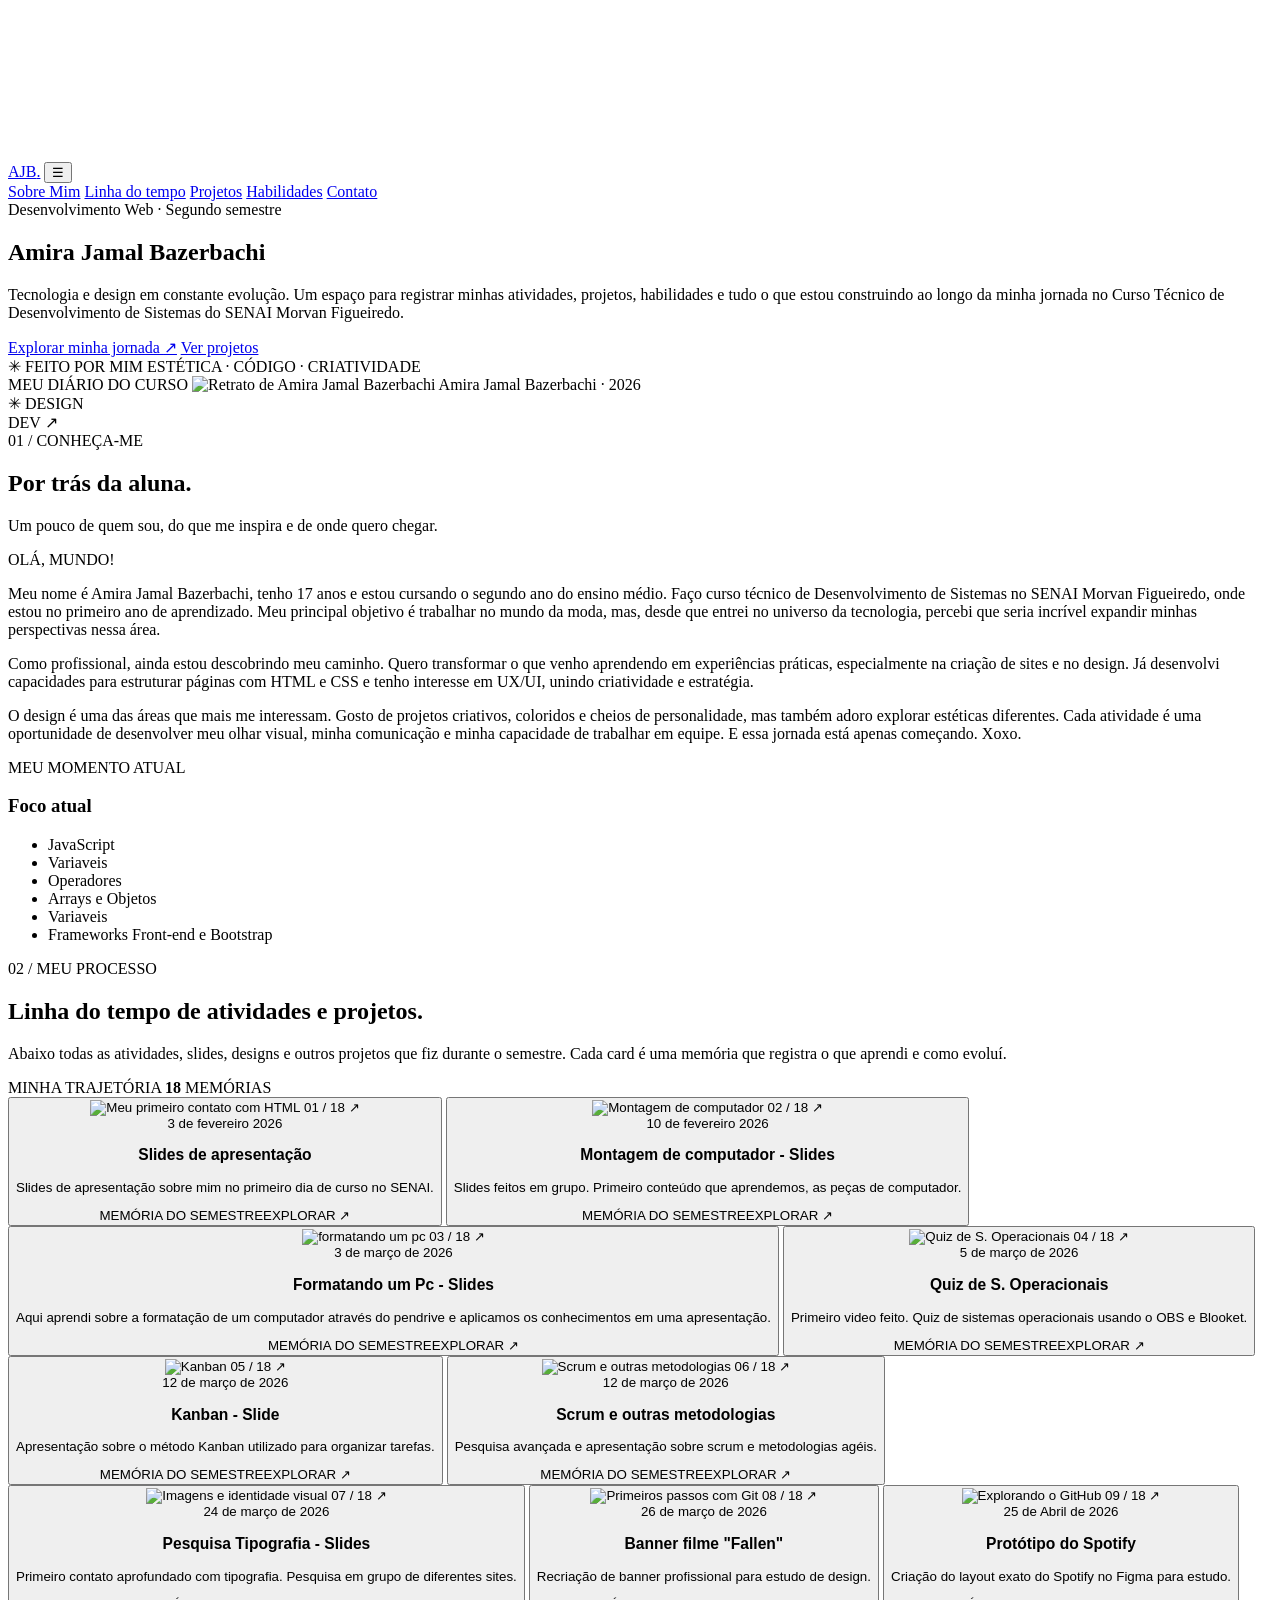
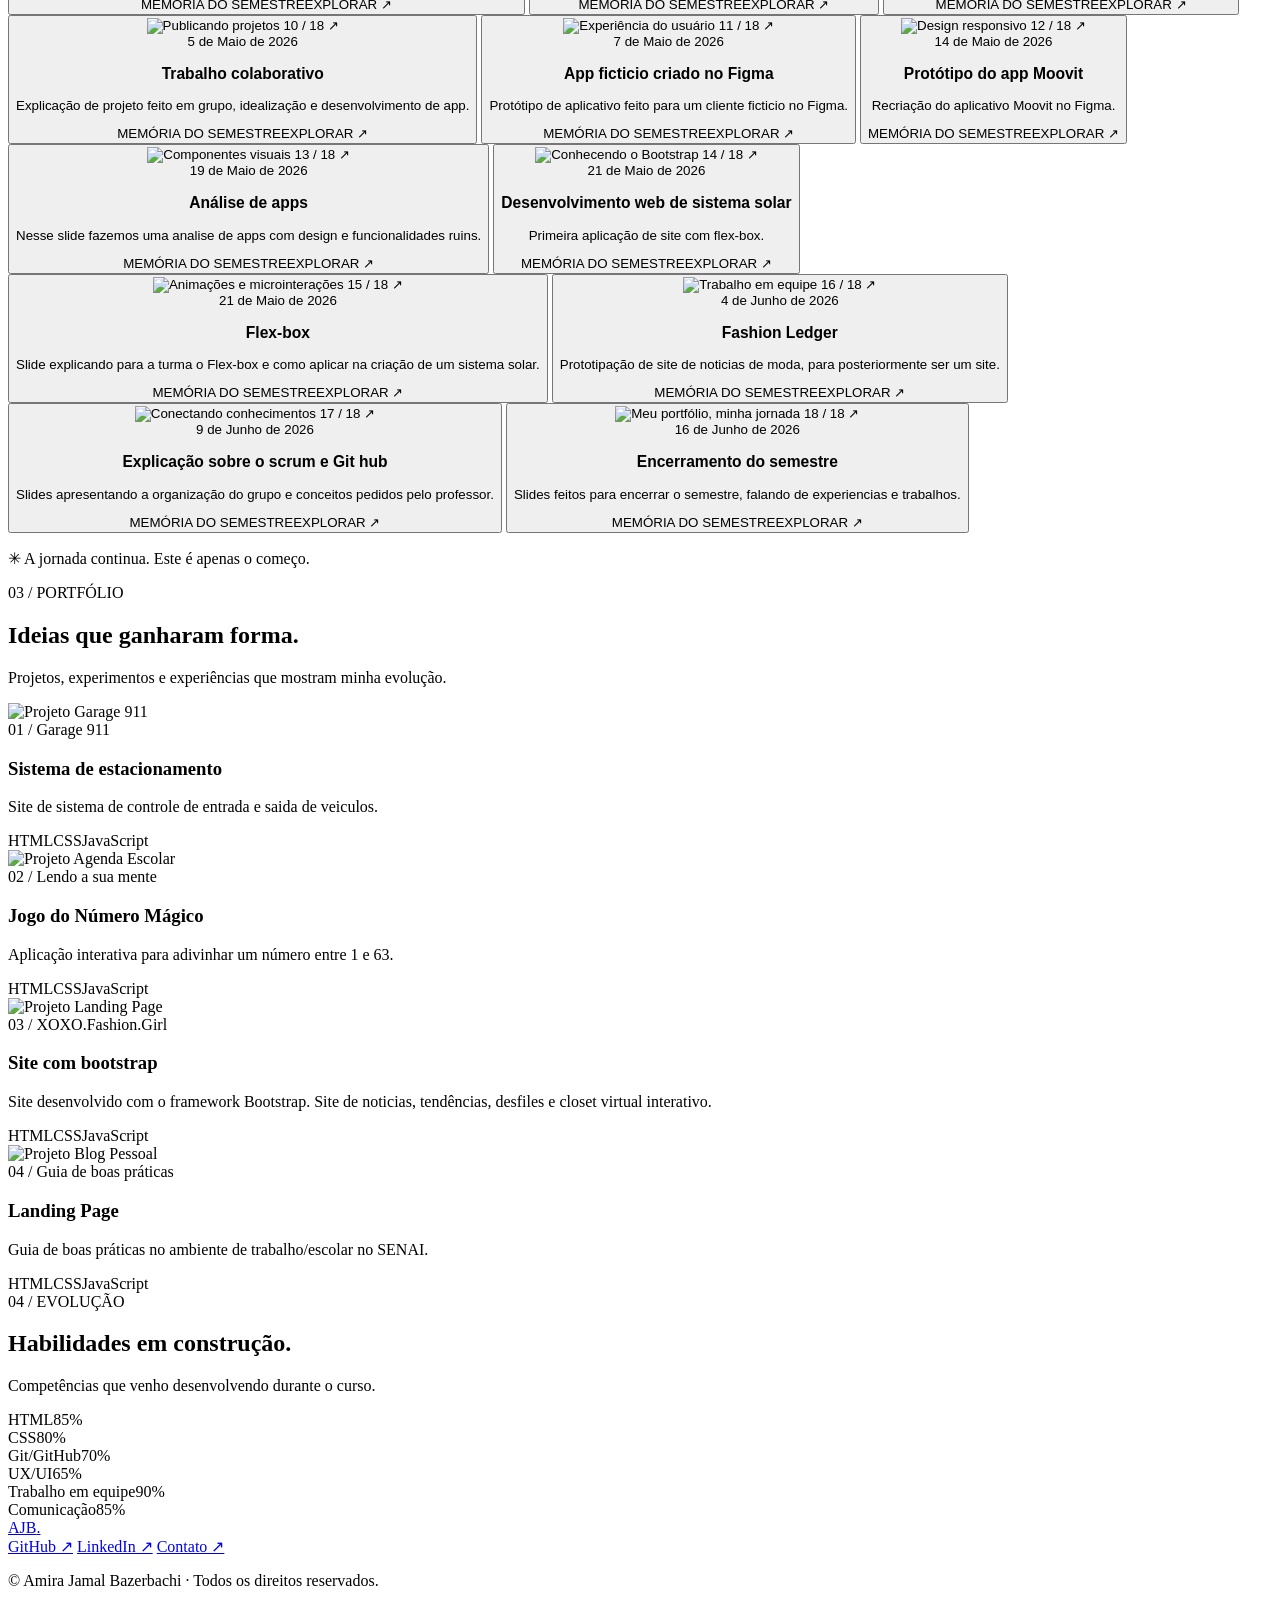
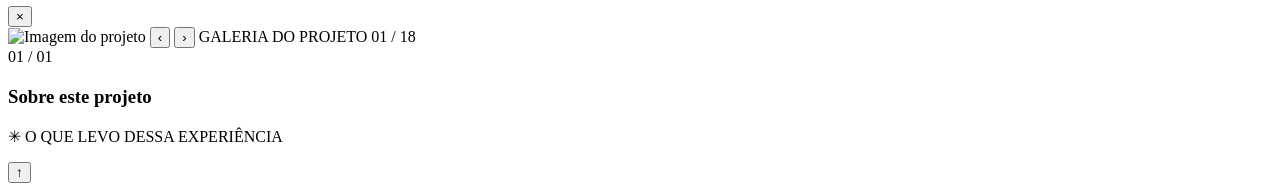
==== index.html @ c7242adb "Add files via upload" ====
<!DOCTYPE html>
<html lang="pt-BR">
<head>
  <meta charset="UTF-8">
  <meta name="viewport" content="width=device-width, initial-scale=1">
  <meta name="theme-color" content="#79334f">
  <meta name="description" content="Portfólio pessoal de Amira Jamal Bazerbachi — desenvolvimento web, design e tecnologia.">

  <title>Amira Jamal Bazerbachi | Portfólio</title>

  <link rel="preconnect" href="https://fonts.googleapis.com">
  <link rel="preconnect" href="https://fonts.gstatic.com" crossorigin>
  <link href="https://fonts.googleapis.com/css2?family=Fraunces:opsz,wght@9..144,500;9..144,600;9..144,700&family=Manrope:wght@400;500;600;700&display=swap" rel="stylesheet">

  <link rel="stylesheet" href="style.css">
  <script src="assets/script.js" defer></script>
</head>

<body>
  <canvas class="binary-rain" id="binary-rain" aria-hidden="true"></canvas>
  <div class="progresso-leitura" id="progresso-leitura" aria-hidden="true"><span></span></div>
  <div class="fundo-decorativo" aria-hidden="true">
    <span class="orb orb-1"></span>
    <span class="orb orb-2"></span>
    <span class="orb orb-3"></span>
    <div class="grain"></div>
  </div>

  <header class="topo vidro">
    <a class="logo" href="#inicio">AJB<span>.</span></a>

    <button class="burger" aria-label="Abrir menu"
      aria-expanded="false" aria-controls="menu-principal">☰</button>

    <nav class="nav" id="menu-principal" aria-label="Navegação principal">
      <a href="#sobre">Sobre Mim</a>
      <a href="#timeline">Linha do tempo</a>
      <a href="#projetos">Projetos</a>
      <a href="#habilidades">Habilidades</a>
      <a href="pages/contato.html">Contato</a>
    </nav>
  </header>

  <main>
    <section id="inicio" class="hero">
      <div class="hero-conteudo">
        <span class="area"><span class="ponto-pulsante"></span> Desenvolvimento Web · Segundo semestre</span>

        <h1>Amira Jamal <span>Bazerbachi</span></h1>

        <p class="hero-descricao">
          Tecnologia e design em constante evolução.
          Um espaço para registrar minhas atividades, projetos, habilidades
          e tudo o que estou construindo ao longo da minha jornada no Curso Técnico de Desenvolvimento de Sistemas do SENAI Morvan Figueiredo.
        </p>

        <div class="hero-acoes">
          <a class="btn" href="#timeline">Explorar minha jornada <span>↗</span></a>
          <a class="btn sec" href="#projetos">Ver projetos</a>
        </div>

        <div class="hero-assinatura">
          <span class="assinatura-simbolo" aria-hidden="true">✳</span>
          <span>FEITO POR MIM</span>
          <span class="assinatura-linha" aria-hidden="true"></span>
          <span class="assinatura-extra">ESTÉTICA · CÓDIGO · CRIATIVIDADE</span>
        </div>
      </div>

      <div class="hero-visual">
        <div class="anel anel-externo"></div>
        <div class="anel anel-interno"></div>

        <div class="avatar-box vidro">
          <span class="etiqueta-foto">MEU DIÁRIO DO CURSO</span>
          <img
            src="images/419838_feaffbd6cebf0344d98623c62d8ff4df-17_06_2026, 13_50_51.jpg"
            alt="Retrato de Amira Jamal Bazerbachi">
          <span class="foto-legenda">Amira Jamal Bazerbachi · 2026</span>
        </div>

        <div class="selo-flutuante selo-topo">✳ DESIGN</div>
        <div class="selo-flutuante selo-base">DEV ↗</div>
      </div>
    </section>

    <section id="sobre" class="secao">
      <div class="secao-cabecalho">
        <span class="numero-secao">01 / CONHEÇA-ME</span>
        <h2>Por trás da <span>aluna.</span></h2>
        <p>Um pouco de quem sou, do que me inspira e de onde quero chegar.</p>
      </div>

      <div class="sobre">
        <article class="vidro sobre-texto">
          <span class="mini-etiqueta">OLÁ, MUNDO!</span>

          <p>
            Meu nome é Amira Jamal Bazerbachi, tenho 17 anos e estou cursando
            o segundo ano do ensino médio. Faço curso técnico de Desenvolvimento
            de Sistemas no SENAI Morvan Figueiredo, onde estou no primeiro ano
            de aprendizado. Meu principal objetivo é trabalhar no mundo da moda,
            mas, desde que entrei no universo da tecnologia, percebi que seria
            incrível expandir minhas perspectivas nessa área.
          </p>

          <p>
            Como profissional, ainda estou descobrindo meu caminho. Quero
            transformar o que venho aprendendo em experiências práticas,
            especialmente na criação de sites e no design. Já desenvolvi
            capacidades para estruturar páginas com HTML e CSS e tenho
            interesse em UX/UI, unindo criatividade e estratégia.
          </p>

          <p>
            O design é uma das áreas que mais me interessam. Gosto de projetos
            criativos, coloridos e cheios de personalidade, mas também adoro
            explorar estéticas diferentes. Cada atividade é uma oportunidade
            de desenvolver meu olhar visual, minha comunicação e minha
            capacidade de trabalhar em equipe. E essa jornada está apenas
            começando. Xoxo.
          </p>
        </article>

        <aside class="vidro sobre-lateral">
          <span class="mini-etiqueta">MEU MOMENTO ATUAL</span>
          <h3>Foco atual</h3>

          <ul class="chips">
            <li>JavaScript</li>
            <li>Variaveis</li>
            <li>Operadores</li>
            <li>Arrays e Objetos</li>
            <li>Variaveis</li>
            <li>Frameworks Front-end e Bootstrap</li>
          </ul>

          <div class="linha-fina"></div>

          </div>
        </aside>
      </div>
    </section>

    <!-- LINHA DO TEMPO COM 18 CARDS GERADOS PELO JAVASCRIPT -->
    <section id="timeline" class="secao secao-timeline">
      <div class="secao-cabecalho">
        <span class="numero-secao">02 / MEU PROCESSO</span>
        <h2>Linha do tempo de atividades e<span> projetos.</span></h2>
        <p>
          Abaixo todas as atividades, slides, designs e outros projetos que fiz durante o semestre. Cada card é uma memória que registra o que aprendi e como evoluí.
        </p>
      </div>

      <div class="timeline-legenda">
        <span><i class="legenda-ponto"></i> MINHA TRAJETÓRIA</span>
        <span class="contador-timeline"><strong id="contador-cards">18</strong> MEMÓRIAS</span>
      </div>

      <div class="timeline" id="timeline-cards">
        <button type="button" class="evento vidro visivel" aria-haspopup="dialog" aria-label="Abrir memória: Slides de apresentação" data-data="3 de fevereiro 2026" data-titulo="Slides de apresentação" data-descricao="Essa foi a primeira atividade que fiz no SENAI. No primeiro dia de aula, criei slides e contei um pouco sobre mim. Além disso, também fizemos pesquisas sobre o que é TI e Inteligencia Artificial e colocamos na apresentação." data-aprendizado="Aprendi mais funcionalidades do Canva e adquiri conhecimentos que não tinha sobre TI e Inteligencia artficial." data-imagens="images/Captura de tela 2026-10-22 093740.png|images/Captura de tela 2026-10-22 093800.png|images/Captura de tela 2026-10-22 093809.png|images/Captura de tela 2026-10-22 093819.png">
          <div class="evento-capa">
            <img src="images/atv1.png" alt="Meu primeiro contato com HTML" loading="lazy" decoding="async">
            <span class="evento-numero">01 / 18</span>
            <span class="evento-abrir">↗</span>
          </div>
          <div class="evento-corpo">
            <span class="evento-data">3 de fevereiro 2026</span>
            <h3>Slides de apresentação</h3>
            <p class="evento-legenda">Slides de apresentação sobre mim no primeiro dia de curso no SENAI.</p>
            <div class="evento-rodape"><span>MEMÓRIA DO SEMESTRE</span><span>EXPLORAR ↗</span></div>
          </div>
        </button>
        <button type="button" class="evento vidro visivel" aria-haspopup="dialog" aria-label="Abrir memória: Montagem de computador" data-data="10 de fevereiro 2026" data-titulo="Montagem de computador" data-descricao="Aprendi sobre os componentes internos de um computador, como a placa-mãe, processador, memória RAM e disco rígido. No trabalho nós também pesquisamos e selecionamos peças mais adequadas para diferentes exigencias, por exemplo, para jogos ou para trabalho." data-aprendizado="Componentes internos de um computador, montagem e configuração." data-imagens="images/Captura de tela 2026-10-20 102145.png|images/Captura de tela 2026-10-20 102155.png|images/Captura de tela 2026-10-20 102205.png|images/Captura de tela 2026-10-20 102215.png">
          <div class="evento-capa">
            <img src="images/Captura de tela 2026-10-20 102145.png" alt="Montagem de computador" loading="lazy" decoding="async">
            <span class="evento-numero">02 / 18</span>
            <span class="evento-abrir">↗</span>
          </div>
          <div class="evento-corpo">
            <span class="evento-data">10 de fevereiro 2026</span>
            <h3>Montagem de computador - Slides</h3>
            <p class="evento-legenda">Slides feitos em grupo. Primeiro conteúdo que aprendemos, as peças de computador.</p>
            <div class="evento-rodape"><span>MEMÓRIA DO SEMESTRE</span><span>EXPLORAR ↗</span></div>
          </div>
        </button>
        <button type="button" class="evento vidro visivel" aria-haspopup="dialog" aria-label="Abrir memória: Formatando um Pc" data-data="3 de março de 2026" data-titulo="Formatando um Pc" data-legenda="Formatação e configuração de um computador." data-descricao="Aprendi sobre a formatação de um computador através do pendrive e aplicamos os conhecimentos em uma apresentação." data-aprendizado="Formatação de sistema operacional, backup de dados e configurações iniciais." data-imagens="images/Captura de tela 2026-10-22 101932.png|images/Captura de tela 2026-10-22 102016.png|images/Captura de tela 2026-10-22 102034.png|images/Captura de tela 2026-10-22 102050.png">
          <div class="evento-capa">
            <img src="images/Captura de tela 2026-10-20 103230.png" alt="formatando um pc" loading="lazy" decoding="async">
            <span class="evento-numero">03 / 18</span>
            <span class="evento-abrir">↗</span>
          </div>
          <div class="evento-corpo">
            <span class="evento-data">3 de março de 2026</span>
            <h3>Formatando um Pc - Slides</h3>
            <p class="evento-legenda">Aqui aprendi sobre a formatação de um computador através do pendrive e aplicamos os conhecimentos em uma apresentação.</p>
            <div class="evento-rodape"><span>MEMÓRIA DO SEMESTRE</span><span>EXPLORAR ↗</span></div>
          </div>
        </button>
        <button type="button" class="evento vidro visivel" aria-haspopup="dialog" aria-label="Abrir memória: Quiz de S. Operacionais" data-data="5 de março de 2026"  data-legenda="Quiz sobre sistemas operacionais." data-descricao="Realizei um quiz sobre sistemas operacionais usando o OBS e Blooket com outro grupo de colegas, fizemos uma gameplay." data-aprendizado="Conhecimentos sobre diferentes sistemas operacionais, suas características e novas ferramentas." data-imagens="images/Captura de tela 2026-10-22 102512.png">
          <div class="evento-capa">
            <img src="images/Captura de tela 2026-10-20 104058.png" alt="Quiz de S. Operacionais" loading="lazy" decoding="async">
            <span class="evento-numero">04 / 18</span>
            <span class="evento-abrir">↗</span>
          </div>
          <div class="evento-corpo">
            <span class="evento-data">5 de março de 2026</span>
            <h3>Quiz de S. Operacionais</h3>
            <p class="evento-legenda">Primeiro video feito. Quiz de sistemas operacionais usando o OBS e Blooket.</p>
            <div class="evento-rodape"><span>MEMÓRIA DO SEMESTRE</span><span>EXPLORAR ↗</span></div>
          </div>
        </button>
        <button type="button" class="evento vidro visivel" aria-haspopup="dialog" aria-label="Abrir memória: Kanban" data-data="12 de março de 2026" data-titulo="Kanban" data-legenda="Método de organização de tarefas." data-descricao="Aprendi sobre o método Kanban e como utilizá-lo para organizar e visualizar o fluxo de trabalho." data-aprendizado="Planejamento, organização e melhoria contínua." data-imagens="images/Captura de tela 2026-10-22 102823.png|images/Captura de tela 2026-10-22 102837.png|images/Captura de tela 2026-10-22 102846.png">
          <div class="evento-capa">
            <img src="images/Captura de tela 2026-10-20 104703.png" alt="Kanban" loading="lazy" decoding="async">
            <span class="evento-numero">05 / 18</span>
            <span class="evento-abrir">↗</span>
          </div>
          <div class="evento-corpo">
            <span class="evento-data">12 de março de 2026</span>
            <h3>Kanban - Slide</h3>
            <p class="evento-legenda">Apresentação sobre o método Kanban utilizado para organizar tarefas.</p>
            <div class="evento-rodape"><span>MEMÓRIA DO SEMESTRE</span><span>EXPLORAR ↗</span></div>
          </div>
        </button>
        <button type="button" class="evento vidro visivel" aria-haspopup="dialog" aria-label="Abrir memória: Scrum e outras metodologias" data-data="12 de março de 2026" data-titulo="Scrum e outras metodologias" data-legenda="Pesquisa avançada e apresentação sobre scrum e metodologias agéis." data-descricao="Aprendi sobre o método Scrum e outras metodologias ágeis, compreendendo suas práticas e benefícios." data-aprendizado="Planejamento, execução e revisão em ciclos curtos." data-imagens="images/Captura de tela 2026-10-22 103048.png|images/Captura de tela 2026-10-22 103102.png|images/Captura de tela 2026-10-22 103316.png|images/Captura de tela 2026-10-22 103337.png">
          <div class="evento-capa">
            <img src="images/Captura de tela 2026-10-20 105927.png" alt="Scrum e outras metodologias" loading="lazy" decoding="async">
            <span class="evento-numero">06 / 18</span>
            <span class="evento-abrir">↗</span>
          </div>
          <div class="evento-corpo">
            <span class="evento-data">12 de março de 2026</span>
            <h3>Scrum e outras metodologias</h3>
            <p class="evento-legenda">Pesquisa avançada e apresentação sobre scrum e metodologias agéis.</p>
            <div class="evento-rodape"><span>MEMÓRIA DO SEMESTRE</span><span>EXPLORAR ↗</span></div>
          </div>
        </button>
        <button type="button" class="evento vidro visivel" aria-haspopup="dialog" aria-label="Abrir memória: Pesquisa Tipografia" data-data="24 de março de 2026" data-titulo="Pesquisa Tipografia" data-legenda="Estudo sobre diferentes estilos tipográficos." data-descricao="Nesse trabalho selecionamos tres diferentes sites de restaurantes de mesma culinaria e julgamos a tipografia e escolhemos o nosso favorito, apresentando e justificando as nossas analises." data-aprendizado="Seleção de fontes e hierarquia tipográfica." data-imagens="images/Captura de tela 2026-10-22 103536.png|images/Captura de tela 2026-10-22 103547.png|images/Captura de tela 2026-10-22 103601.png|images/Captura de tela 2026-10-22 103609.png">
          <div class="evento-capa">
            <img src="images/Captura de tela 2026-10-20 112313.png" alt="Imagens e identidade visual" loading="lazy" decoding="async">
            <span class="evento-numero">07 / 18</span>
            <span class="evento-abrir">↗</span>
          </div>
          <div class="evento-corpo">
            <span class="evento-data">24 de março de 2026</span>
            <h3>Pesquisa Tipografia - Slides</h3>
            <p class="evento-legenda">Primeiro contato aprofundado com tipografia. Pesquisa em grupo de diferentes sites.</p>
            <div class="evento-rodape"><span>MEMÓRIA DO SEMESTRE</span><span>EXPLORAR ↗</span></div>
          </div>
        </button>
        <button type="button" class="evento vidro visivel" aria-haspopup="dialog" aria-label="Abrir memória: Primeiros passos com Git" data-data="Abril · Semana 01" data-titulo="Primeiros passos com Git" data-legenda="Registrando a evolução do meu código." data-descricao="Conheci o controle de versão e sua importância para acompanhar alterações e manter um histórico dos projetos." data-aprendizado="Repositórios, commits e histórico de alterações." data-imagens="">
          <div class="evento-capa">
            <img src="images/Captura de tela 2026-10-20 112929.png" alt="Primeiros passos com Git" loading="lazy" decoding="async">
            <span class="evento-numero">08 / 18</span>
            <span class="evento-abrir">↗</span>
          </div>
          <div class="evento-corpo">
            <span class="evento-data">26 de março de 2026</span>
            <h3>Banner filme "Fallen"</h3>
            <p class="evento-legenda">Recriação de banner profissional para estudo de design.</p>
            <div class="evento-rodape"><span>MEMÓRIA DO SEMESTRE</span><span>EXPLORAR ↗</span></div>
          </div>
        </button>
        <button type="button" class="evento vidro visivel" aria-haspopup="dialog" aria-label="Abrir memória: Explorando o GitHub" data-data="Abril · Semana 02" data-titulo="Explorando o GitHub" data-legenda="Um espaço para organizar e compartilhar projetos." data-descricao="Explorei o GitHub para armazenar repositórios, compartilhar código e acompanhar o desenvolvimento dos projetos." data-aprendizado="Repositórios remotos e sincronização de arquivos." data-imagens="images/projeto-4-1.png|images/projeto-4-2.png|images/projeto-4-3.png|images/projeto-4-4.png|images/projeto-4-5.png|images/projeto-4-6.png|images/projeto-4-7.png|images/projeto-4-8.png|images/projeto-4-9.png">
          <div class="evento-capa">
            <img src="images/Captura de tela 2026-10-20 114102.png" alt="Explorando o GitHub" loading="lazy" decoding="async">
            <span class="evento-numero">09 / 18</span>
            <span class="evento-abrir">↗</span>
          </div>
          <div class="evento-corpo">
            <span class="evento-data">25 de Abril de 2026</span>
            <h3>Protótipo do Spotify</h3>
            <p class="evento-legenda">Criação do layout exato do Spotify no Figma para estudo.</p>
            <div class="evento-rodape"><span>MEMÓRIA DO SEMESTRE</span><span>EXPLORAR ↗</span></div>
          </div>
        </button>
        <button type="button" class="evento vidro visivel" aria-haspopup="dialog" aria-label="Abrir memória: Publicando projetos" data-data="Abril · Semana 03" data-titulo="Publicando projetos" data-legenda="Levando minhas ideias para a internet." data-descricao="Conheci o processo de publicação de páginas e a organização necessária para disponibilizar um site." data-aprendizado="Organização de arquivos e hospedagem web." data-imagens="images/Captura de tela 2026-10-22 104150.png|images/Captura de tela 2026-10-22 104200.png|images/Captura de tela 2026-10-22 104210.png|images/Captura de tela 2026-10-22 104220.png">
          <div class="evento-capa">
            <img src="images/Captura de tela 2026-10-20 130433.png" alt="Publicando projetos" loading="lazy" decoding="async">
            <span class="evento-numero">10 / 18</span>
            <span class="evento-abrir">↗</span>
          </div>
          <div class="evento-corpo">
            <span class="evento-data">5 de Maio de 2026</span>
            <h3>Trabalho colaborativo</h3>
            <p class="evento-legenda">Explicação de projeto feito em grupo, idealização e desenvolvimento de app.</p>
            <div class="evento-rodape"><span>MEMÓRIA DO SEMESTRE</span><span>EXPLORAR ↗</span></div>
          </div>
        </button>
        <button type="button" class="evento vidro visivel" aria-haspopup="dialog" aria-label="Abrir memória: Experiência do usuário" data-data="Abril · Semana 04" data-titulo="Experiência do usuário" data-legenda="Criar também é pensar em quem vai utilizar." data-descricao="Passei a considerar como as pessoas navegam pelas interfaces e como a clareza e a facilidade de uso influenciam essa experiência." data-aprendizado="Fundamentos de UX/UI e usabilidade." data-imagens="images/projeto-2-1.png|images/projeto-2-2.png|images/projeto-2-3.png|images/projeto-2-4.png|images/projeto-2-5.png|images/projeto-2-6.png">
          <div class="evento-capa">
            <img src="images/Captura de tela 2026-10-20 130957.png" alt="Experiência do usuário" loading="lazy" decoding="async">
            <span class="evento-numero">11 / 18</span>
            <span class="evento-abrir">↗</span>
          </div>
          <div class="evento-corpo">
            <span class="evento-data">7 de Maio de 2026</span>
            <h3>App ficticio criado no Figma</h3>
            <p class="evento-legenda">Protótipo de aplicativo feito para um cliente ficticio no Figma.</p>
            <div class="evento-rodape"><span>MEMÓRIA DO SEMESTRE</span><span>EXPLORAR ↗</span></div>
          </div>
        </button>
        <button type="button" class="evento vidro visivel" aria-haspopup="dialog" aria-label="Abrir memória: Design responsivo" data-data="Maio · Semana 01" data-titulo="Design responsivo" data-legenda="Uma experiência em diferentes telas." data-descricao="Explorei maneiras de adaptar páginas para celulares, tablets e computadores, mantendo a navegação consistente." data-aprendizado="Media queries e dimensões flexíveis." data-imagens="images/projeto-3-1.png|images/projeto-3-2.png|images/projeto-3-3.png|images/projeto-3-4.png|images/projeto-3-5.png|images/projeto-3-6.png">
          <div class="evento-capa">
            <img src="images/Captura de tela 2026-10-20 131221.png" alt="Design responsivo" loading="lazy" decoding="async">
            <span class="evento-numero">12 / 18</span>
            <span class="evento-abrir">↗</span>
          </div>
          <div class="evento-corpo">
            <span class="evento-data">14 de Maio de 2026</span>
            <h3>Protótipo do app Moovit</h3>
            <p class="evento-legenda">Recriação do aplicativo Moovit no Figma.</p>
            <div class="evento-rodape"><span>MEMÓRIA DO SEMESTRE</span><span>EXPLORAR ↗</span></div>
          </div>
        </button>
        <button type="button" class="evento vidro visivel" aria-haspopup="dialog" aria-label="Abrir memória: Componentes visuais" data-data="Maio · Semana 02" data-titulo="Componentes visuais" data-legenda="Pequenos elementos formam uma experiência." data-descricao="Observei como botões, menus e cards compartilham padrões visuais para tornar uma interface consistente." data-aprendizado="Padrões de interface e consistência visual." data-imagens="images/Captura de tela 2026-10-22 105158.png|images/Captura de tela 2026-10-22 105207.png|images/Captura de tela 2026-10-22 105213.png|images/Captura de tela 2026-10-22 105221.png">
          <div class="evento-capa">
            <img src="images/Captura de tela 2026-10-20 131341.png" alt="Componentes visuais" loading="lazy" decoding="async">
            <span class="evento-numero">13 / 18</span>
            <span class="evento-abrir">↗</span>
          </div>
          <div class="evento-corpo">
            <span class="evento-data">19 de Maio de 2026</span>
            <h3>Análise de apps</h3>
            <p class="evento-legenda">Nesse slide fazemos uma analise de apps com design e funcionalidades ruins.</p>
            <div class="evento-rodape"><span>MEMÓRIA DO SEMESTRE</span><span>EXPLORAR ↗</span></div>
          </div>
        </button>
        <button type="button" class="evento vidro visivel" aria-haspopup="dialog" aria-label="Abrir memória: Conhecendo o Bootstrap" data-data="Maio · Semana 03" data-titulo="Conhecendo o Bootstrap" data-legenda="Agilidade e criatividade no desenvolvimento." data-descricao="Explorei um framework com componentes e ferramentas que facilitam a criação de interfaces responsivas." data-aprendizado="Classes utilitárias e componentes responsivos." data-imagens="">
          <div class="evento-capa">
            <img src="images/Captura de tela 2026-10-20 131452.png" alt="Conhecendo o Bootstrap" loading="lazy" decoding="async">
            <span class="evento-numero">14 / 18</span>
            <span class="evento-abrir">↗</span>
          </div>
          <div class="evento-corpo">
            <span class="evento-data">21 de Maio de 2026</span>
            <h3>Desenvolvimento web de sistema solar</h3>
            <p class="evento-legenda">Primeira aplicação de site com flex-box.</p>
            <div class="evento-rodape"><span>MEMÓRIA DO SEMESTRE</span><span>EXPLORAR ↗</span></div>
          </div>
        </button>
        <button type="button" class="evento vidro visivel" aria-haspopup="dialog" aria-label="Abrir memória: Animações e microinterações" data-data="Junho · Semana 01" data-titulo="Animações e microinterações" data-legenda="Movimento que acrescenta personalidade." data-descricao="Explorei transições e efeitos visuais para tornar as interfaces mais dinâmicas e envolventes." data-aprendizado="Transições, animações CSS e feedback visual." data-imagens="images/Captura de tela 2026-10-22 105400.png|images/Captura de tela 2026-10-22 105410.png|images/Captura de tela 2026-10-22 105419.png|images/Captura de tela 2026-10-22 105429.png">
          <div class="evento-capa">
            <img src="images/Captura de tela 2026-10-20 131616.png" alt="Animações e microinterações" loading="lazy" decoding="async">
            <span class="evento-numero">15 / 18</span>
            <span class="evento-abrir">↗</span>
          </div>
          <div class="evento-corpo">
            <span class="evento-data">21 de Maio de 2026</span>
            <h3>Flex-box</h3>
            <p class="evento-legenda">Slide explicando para a turma o Flex-box e como aplicar na criação de um sistema solar.</p>
            <div class="evento-rodape"><span>MEMÓRIA DO SEMESTRE</span><span>EXPLORAR ↗</span></div>
          </div>
        </button>
        <button type="button" class="evento vidro visivel" aria-haspopup="dialog" aria-label="Abrir memória: Trabalho em equipe" data-data="Junho · Semana 02" data-titulo="Trabalho em equipe" data-legenda="Compartilhar ideias também faz parte de criar." data-descricao="As atividades em grupo proporcionaram oportunidades para praticar comunicação, escuta e colaboração." data-aprendizado="Comunicação e organização coletiva." data-imagens="images/projeto-2-13.png|images/projeto-2-12.png|images/projeto-2-11.png|images/projeto-2-10.png|images/projeto-2-9.png|images/projeto-2-8.png|images/projeto-2-7.png">
          <div class="evento-capa">
            <img src="images/Captura de tela 2026-10-20 131754.png" alt="Trabalho em equipe" loading="lazy" decoding="async">
            <span class="evento-numero">16 / 18</span>
            <span class="evento-abrir">↗</span>
          </div>
          <div class="evento-corpo">
            <span class="evento-data">4 de Junho de 2026</span>
            <h3>Fashion Ledger</h3>
            <p class="evento-legenda">Prototipação de site de noticias de moda, para posteriormente ser um site.</p>
            <div class="evento-rodape"><span>MEMÓRIA DO SEMESTRE</span><span>EXPLORAR ↗</span></div>
          </div>
        </button>
        <button type="button" class="evento vidro visivel" aria-haspopup="dialog" aria-label="Abrir memória: Conectando conhecimentos" data-data="Junho · Semana 03" data-titulo="Conectando conhecimentos" data-legenda="Unindo técnica e visão criativa." data-descricao="Comecei a reunir conhecimentos técnicos e escolhas visuais em projetos mais completos." data-aprendizado="Planejamento e integração de conhecimentos." data-imagens="images/Captura de tela 2026-10-22 111611.png|images/Captura de tela 2026-10-22 111621.png|images/Captura de tela 2026-10-22 111632.png|images/Captura de tela 2026-10-22 111650.png">
          <div class="evento-capa">
            <img src="images/Captura de tela 2026-10-20 131915.png" alt="Conectando conhecimentos" loading="lazy" decoding="async">
            <span class="evento-numero">17 / 18</span>
            <span class="evento-abrir">↗</span>
          </div>
          <div class="evento-corpo">
            <span class="evento-data">9 de Junho de 2026</span>
            <h3>Explicação sobre o scrum e Git hub</h3>
            <p class="evento-legenda">Slides apresentando a organização do grupo e conceitos pedidos pelo professor.</p>
            <div class="evento-rodape"><span>MEMÓRIA DO SEMESTRE</span><span>EXPLORAR ↗</span></div>
          </div>
        </button>
        <button type="button" class="evento vidro visivel" aria-haspopup="dialog" aria-label="Abrir memória: Meu portfólio, minha jornada" data-data="Julho · Encerramento" data-titulo="Meu portfólio, minha jornada" data-legenda="Um registro do que construí e do que ainda vem." data-descricao="Este portfólio reúne minha trajetória de aprendizado e representa uma oportunidade de refletir sobre minha evolução, meus interesses e os próximos passos." data-aprendizado="Organização de projetos e apresentação profissional." data-imagens="images/Captura de tela 2026-10-22 111949.png|images/Captura de tela 2026-10-22 112010.png|images/Captura de tela 2026-10-22 112018.png|images/Captura de tela 2026-10-22 112031.png|images/Captura de tela 2026-10-22 112112.png">
          <div class="evento-capa">
            <img src="images/Captura de tela 2026-10-20 132013.png" alt="Meu portfólio, minha jornada" loading="lazy" decoding="async">
            <span class="evento-numero">18 / 18</span>
            <span class="evento-abrir">↗</span>
          </div>
          <div class="evento-corpo">
            <span class="evento-data">16 de Junho de 2026</span>
            <h3>Encerramento do semestre</h3>
            <p class="evento-legenda">Slides feitos para encerrar o semestre, falando de experiencias e trabalhos.</p>
            <div class="evento-rodape"><span>MEMÓRIA DO SEMESTRE</span><span>EXPLORAR ↗</span></div>
          </div>
        </button>
      </div>

      <p class="timeline-final">
        <span>✳</span> A jornada continua. Este é apenas o começo.
      </p>
    </section>

    <section id="projetos" class="secao">
      <div class="secao-cabecalho">
        <span class="numero-secao">03 / PORTFÓLIO</span>
        <h2>Ideias que ganharam <span>forma.</span></h2>
        <p>Projetos, experimentos e experiências que mostram minha evolução.</p>
      </div>

      <div class="galeria">
        <article class="vidro card">
          <img src="images/Captura de tela 2026-10-20 132941.png" alt="Projeto Garage 911" loading="lazy">
          <div class="card-conteudo">
            <span class="mini-etiqueta">01 / Garage 911</span>
            <h3>Sistema de estacionamento</h3>
            <p>Site de sistema de controle de entrada e saida de veiculos.</p>
            <div class="tec"><span>HTML</span><span>CSS</span><span>JavaScript</span></div>
          </div>
        </article>

        <article class="vidro card">
          <img src="images/Captura de tela 2026-07-28 142633.png" alt="Projeto Agenda Escolar" loading="lazy">
          <div class="card-conteudo">
            <span class="mini-etiqueta">02 / Lendo a sua mente</span>
            <h3>Jogo do Número Mágico</h3>
            <p>Aplicação interativa para adivinhar um número entre 1 e 63.</p>
            <div class="tec"><span>HTML</span><span>CSS</span><span>JavaScript</span></div>
          </div>
        </article>

        <article class="vidro card">
          <img src="images/Captura de tela 2026-10-20 133316.png" alt="Projeto Landing Page" loading="lazy">
          <div class="card-conteudo">
            <span class="mini-etiqueta">03 / XOXO.Fashion.Girl </span>
            <h3>Site com bootstrap</h3>
            <p>Site desenvolvido com o framework Bootstrap. Site de noticias, tendências, desfiles e closet virtual interativo.</p>
            <div class="tec"><span>HTML</span><span>CSS</span><span>JavaScript</span></div>
          </div>
        </article>

        <article class="vidro card">
          <img src="images/Captura de tela 2026-10-20 133447.png" alt="Projeto Blog Pessoal" loading="lazy">
          <div class="card-conteudo">
            <span class="mini-etiqueta">04 / Guia de boas práticas</span>
            <h3>Landing Page</h3>
            <p>Guia de boas práticas no ambiente de trabalho/escolar no SENAI.</p>
            <div class="tec"><span>HTML</span><span>CSS</span><span>JavaScript</span></div>
          </div>
        </article>
      </div>
    </section>

    <section id="habilidades" class="secao">
      <div class="secao-cabecalho">
        <span class="numero-secao">04 / EVOLUÇÃO</span>
        <h2>Habilidades em <span>construção.</span></h2>
        <p>Competências que venho desenvolvendo durante o curso.</p>
      </div>

      <div class="habs">
        <div class="hab vidro">
          <header><span>HTML</span><span>85%</span></header>
          <div class="trilho"><div class="barra" style="--n:85%"></div></div>
        </div>

        <div class="hab vidro">
          <header><span>CSS</span><span>80%</span></header>
          <div class="trilho"><div class="barra" style="--n:80%"></div></div>
        </div>

        <div class="hab vidro">
          <header><span>Git/GitHub</span><span>70%</span></header>
          <div class="trilho"><div class="barra" style="--n:70%"></div></div>
        </div>

        <div class="hab vidro">
          <header><span>UX/UI</span><span>65%</span></header>
          <div class="trilho"><div class="barra" style="--n:65%"></div></div>
        </div>

        <div class="hab vidro">
          <header><span>Trabalho em equipe</span><span>90%</span></header>
          <div class="trilho"><div class="barra" style="--n:90%"></div></div>
        </div>

        <div class="hab vidro">
          <header><span>Comunicação</span><span>85%</span></header>
          <div class="trilho"><div class="barra" style="--n:85%"></div></div>
        </div>
      </div>
    </section>
  </main>

  <footer class="vidro rodape">
    <a class="logo" href="#inicio">AJB<span>.</span></a>


    <div class="redes">
      <a href="https://github.com/amirabazerbachi-boop" target="_blank" rel="noopener noreferrer">GitHub ↗</a>
      <a href="https://www.linkedin.com/in/amira-bazerbachi-05704242b" target="_blank" rel="noopener noreferrer">LinkedIn ↗</a>
      <a href="pages/contato.html">Contato ↗</a>
    </div>

    <p class="copyright">© <span class="ano"></span> Amira Jamal Bazerbachi · Todos os direitos reservados.</p>
  </footer>

  <!-- JANELA DE EXPANSÃO DOS CARDS. Para adicionar imagens a um card,
       coloque data-imagens="images/projeto-1.png|images/projeto-2.png" no botão .evento.
       Use caminhos relativos ao index.html e separe as imagens com |. -->
  <div class="modal-overlay" id="modal-timeline"
       aria-hidden="true" role="presentation">

    <article class="modal-card vidro"
             role="dialog"
             aria-modal="true"
             aria-labelledby="modal-titulo"
             aria-describedby="modal-descricao"
             tabindex="-1">

      <button class="modal-fechar" type="button"
              aria-label="Fechar detalhes">×</button>

      <div class="modal-imagem-wrap" aria-label="Carrossel de imagens deste projeto">
        <img id="modal-imagem" src="" alt="Imagem do projeto">
        <button class="carrossel-controle carrossel-anterior" id="carrossel-anterior" type="button" aria-label="Imagem anterior">‹</button>
        <button class="carrossel-controle carrossel-proximo" id="carrossel-proximo" type="button" aria-label="Próxima imagem">›</button>
        <span class="modal-selo">GALERIA DO PROJETO</span>
        <span class="modal-numero" id="modal-numero">01 / 18</span>
      </div>
      <div class="carrossel-rodape">
        <span id="carrossel-contador">01 / 01</span>
        <div class="carrossel-pontos" id="carrossel-pontos" aria-label="Selecionar imagem"></div>
      </div>

      <div class="modal-conteudo">
        <span class="modal-data" id="modal-data"></span>
        <h2 id="modal-titulo"></h2>
        <p class="modal-legenda" id="modal-legenda"></p>
        <div class="modal-divisor"></div>
        <h3 class="modal-subtitulo">Sobre este projeto</h3>
        <p class="modal-descricao" id="modal-descricao"></p>
        <div class="modal-aprendizado">
          <span>✳ O QUE LEVO DESSA EXPERIÊNCIA</span>
          <p id="modal-aprendizado-texto"></p>
        </div>
</div>
    </article>
  </div>
  <button class="voltar-topo" id="voltar-topo" type="button" aria-label="Voltar ao topo" title="Voltar ao topo">↑</button>
</body>
</html>
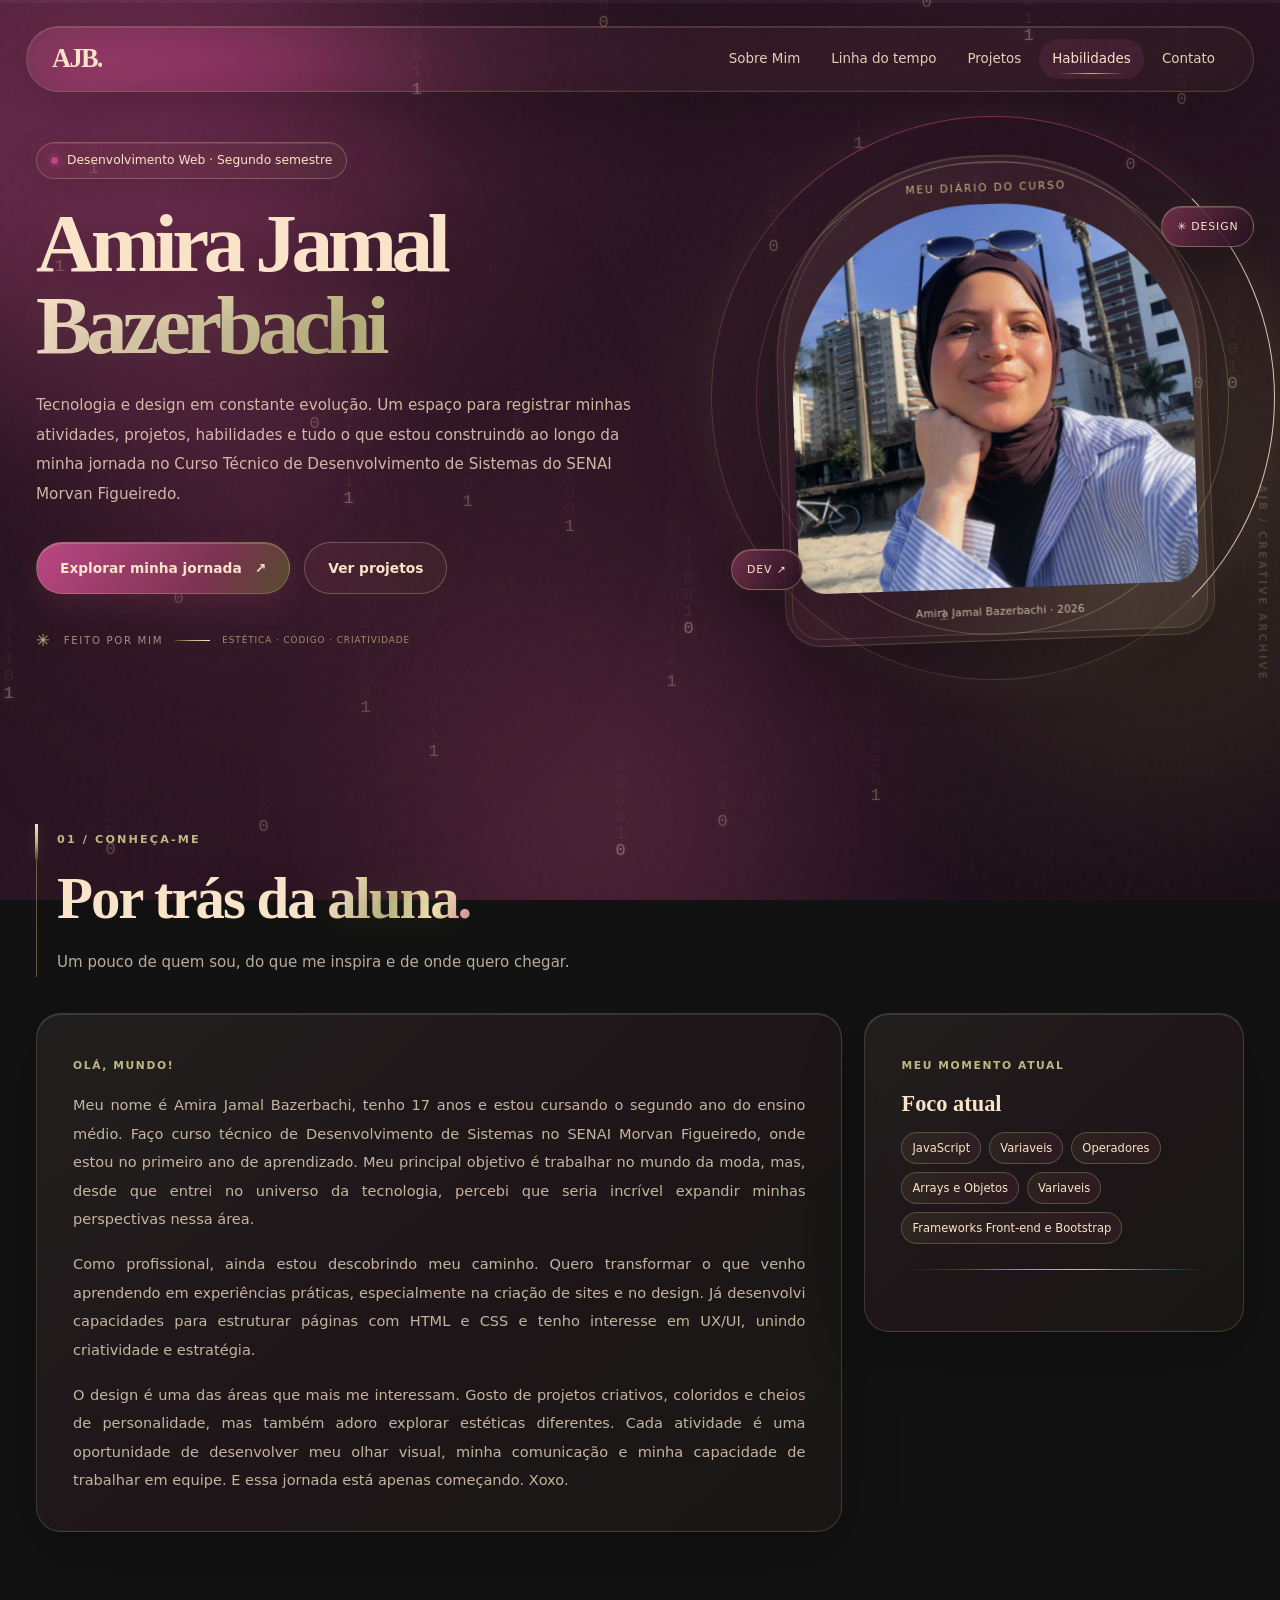
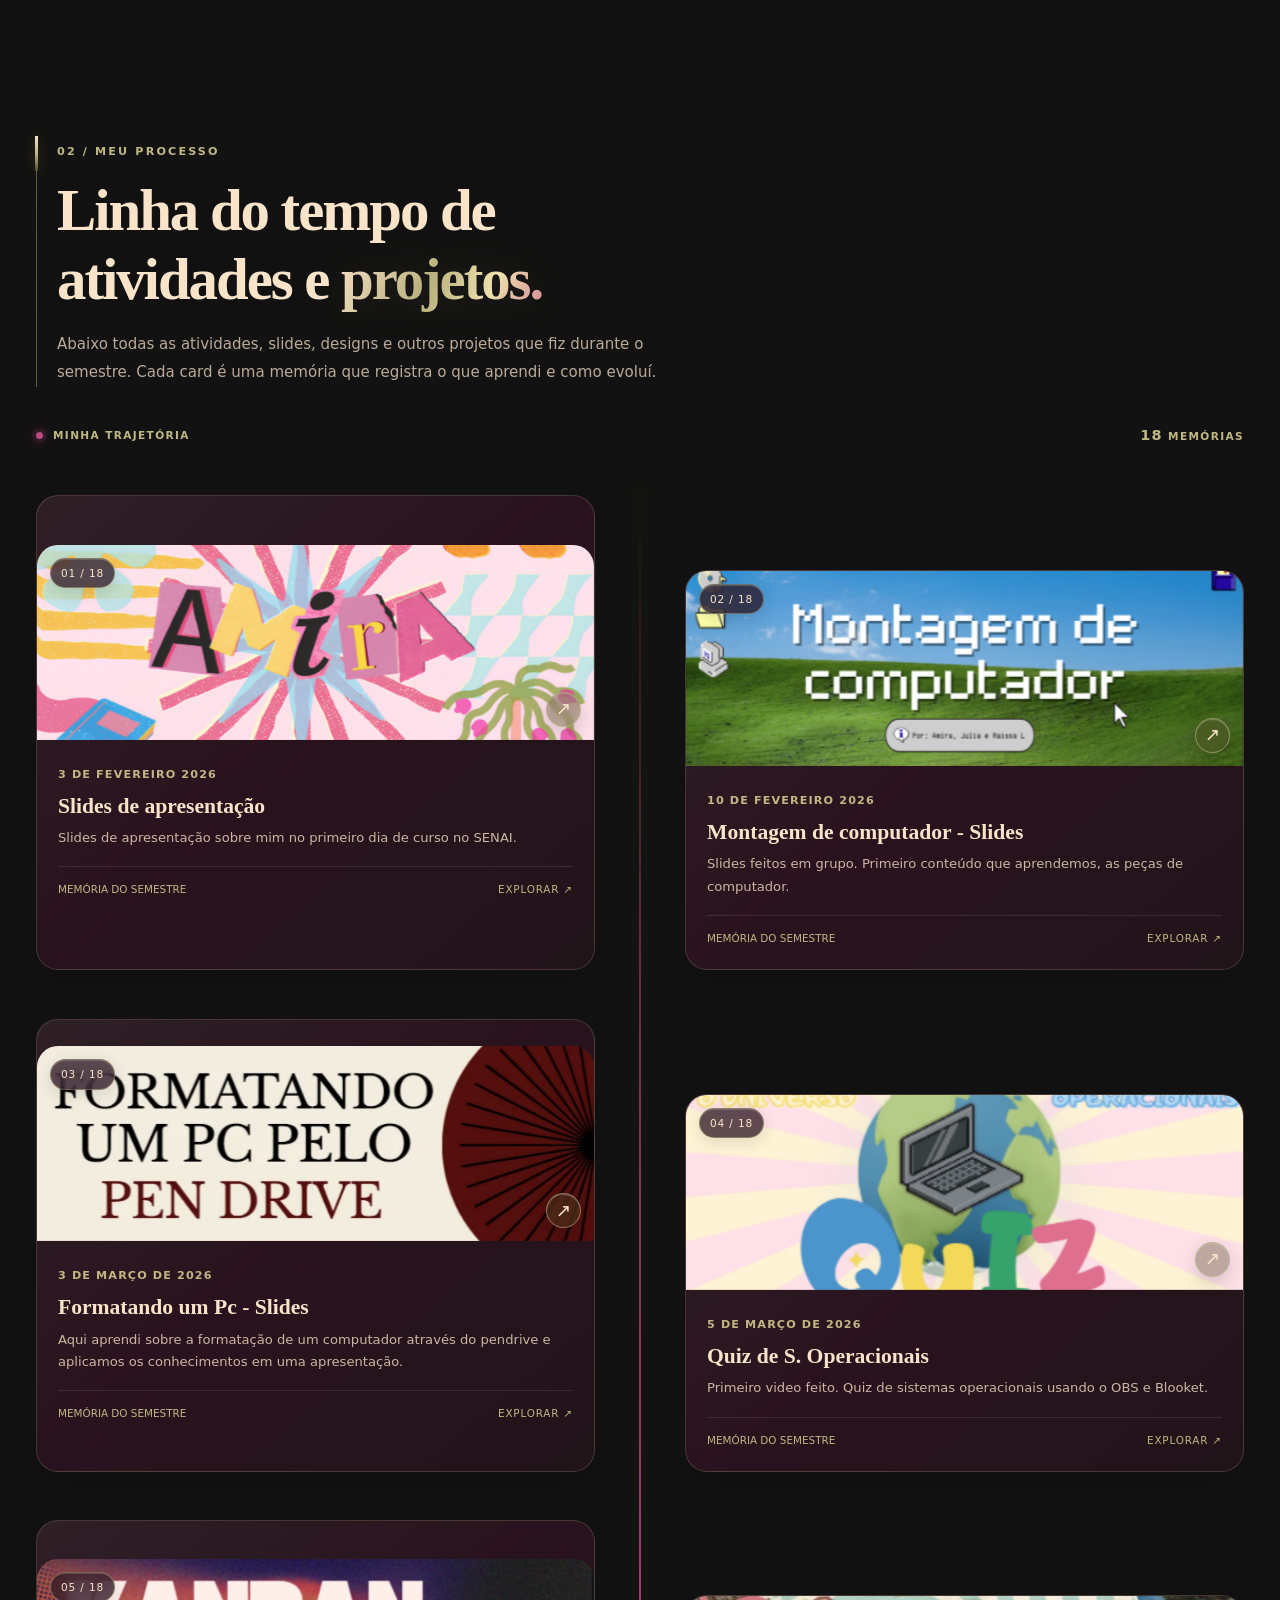
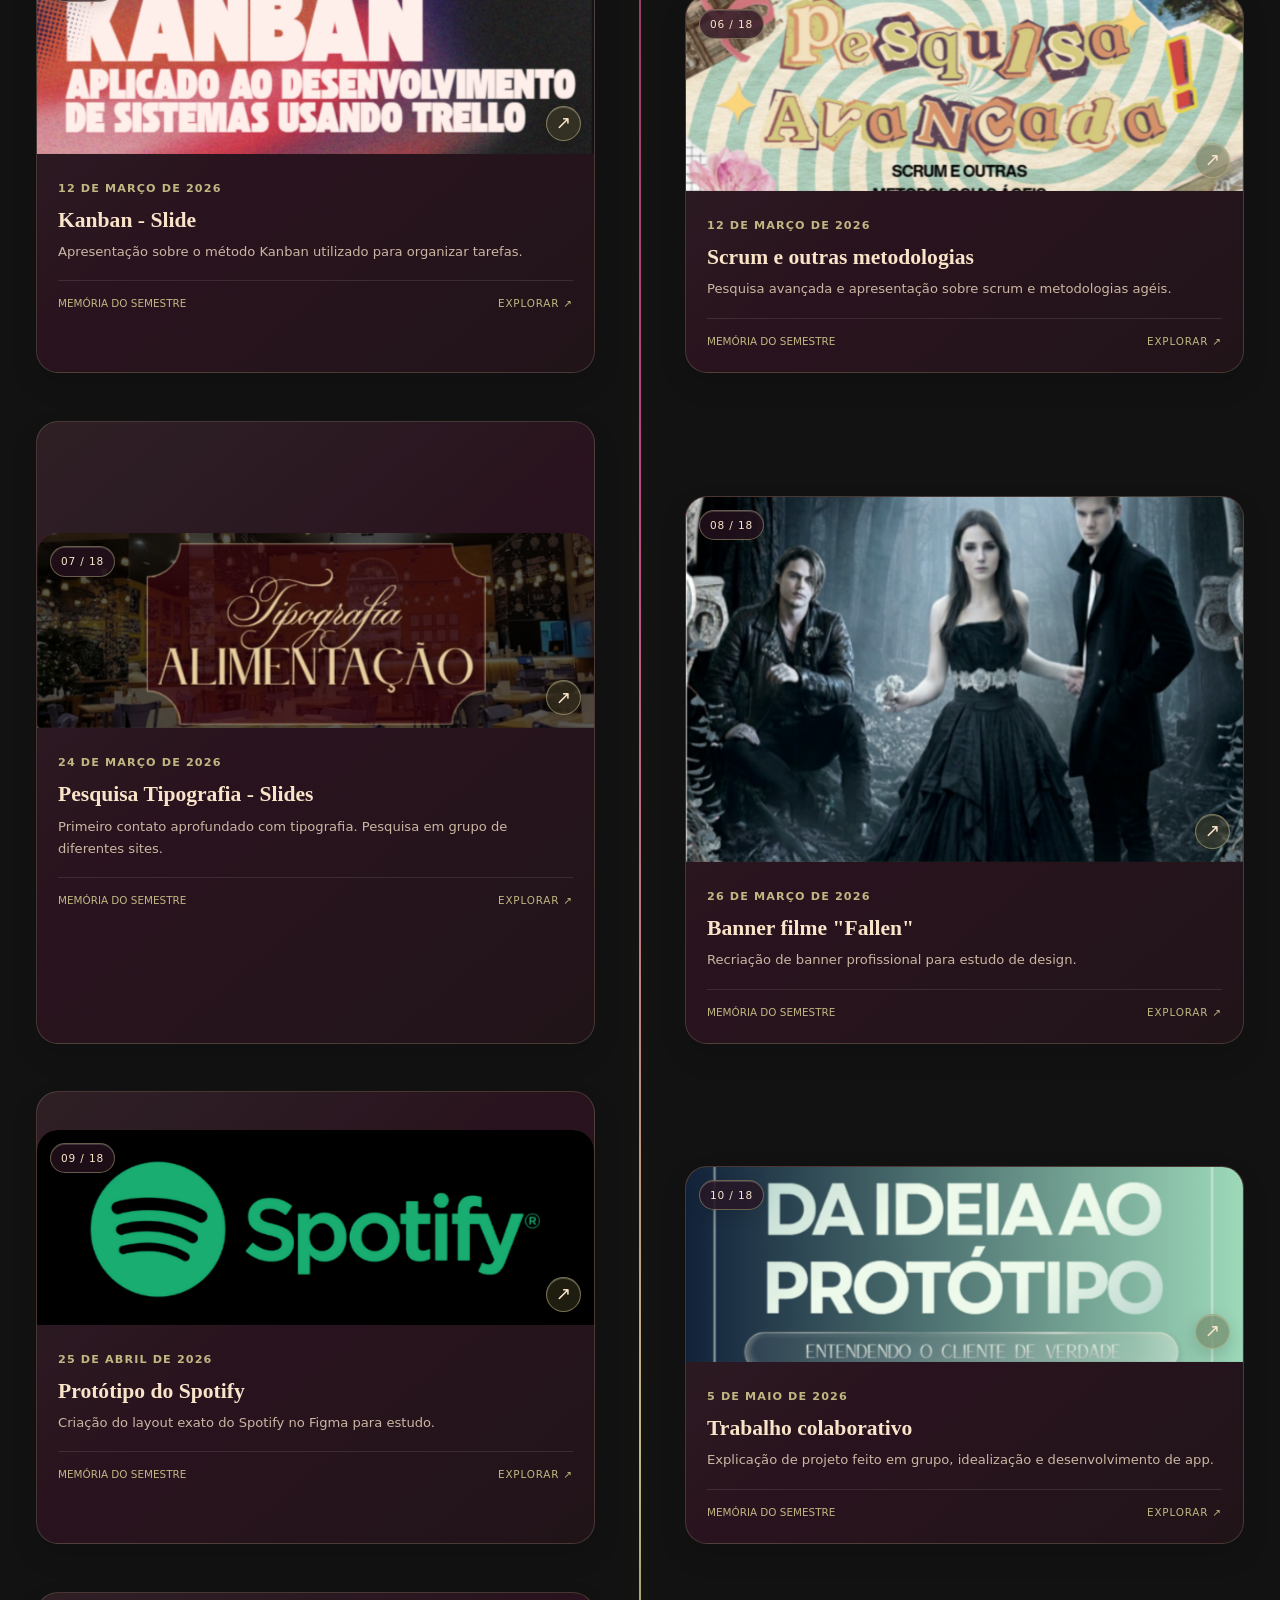
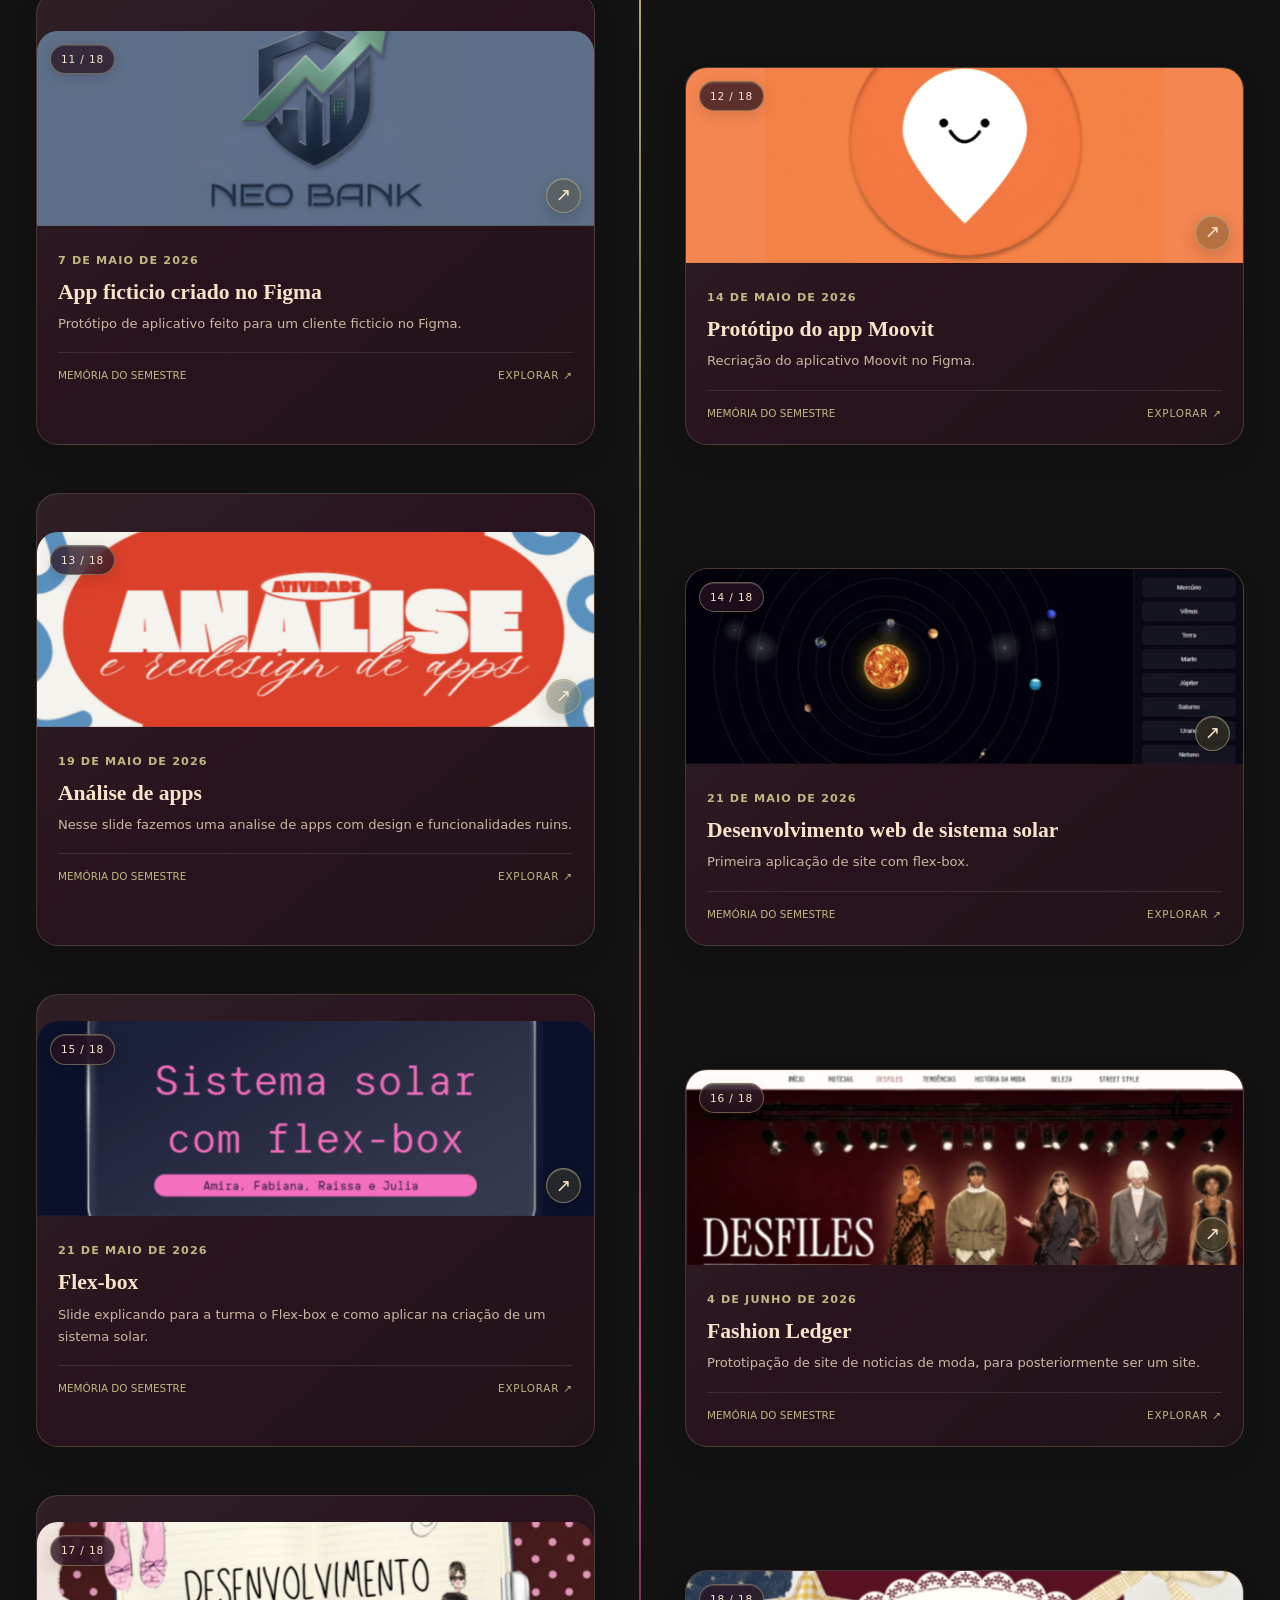
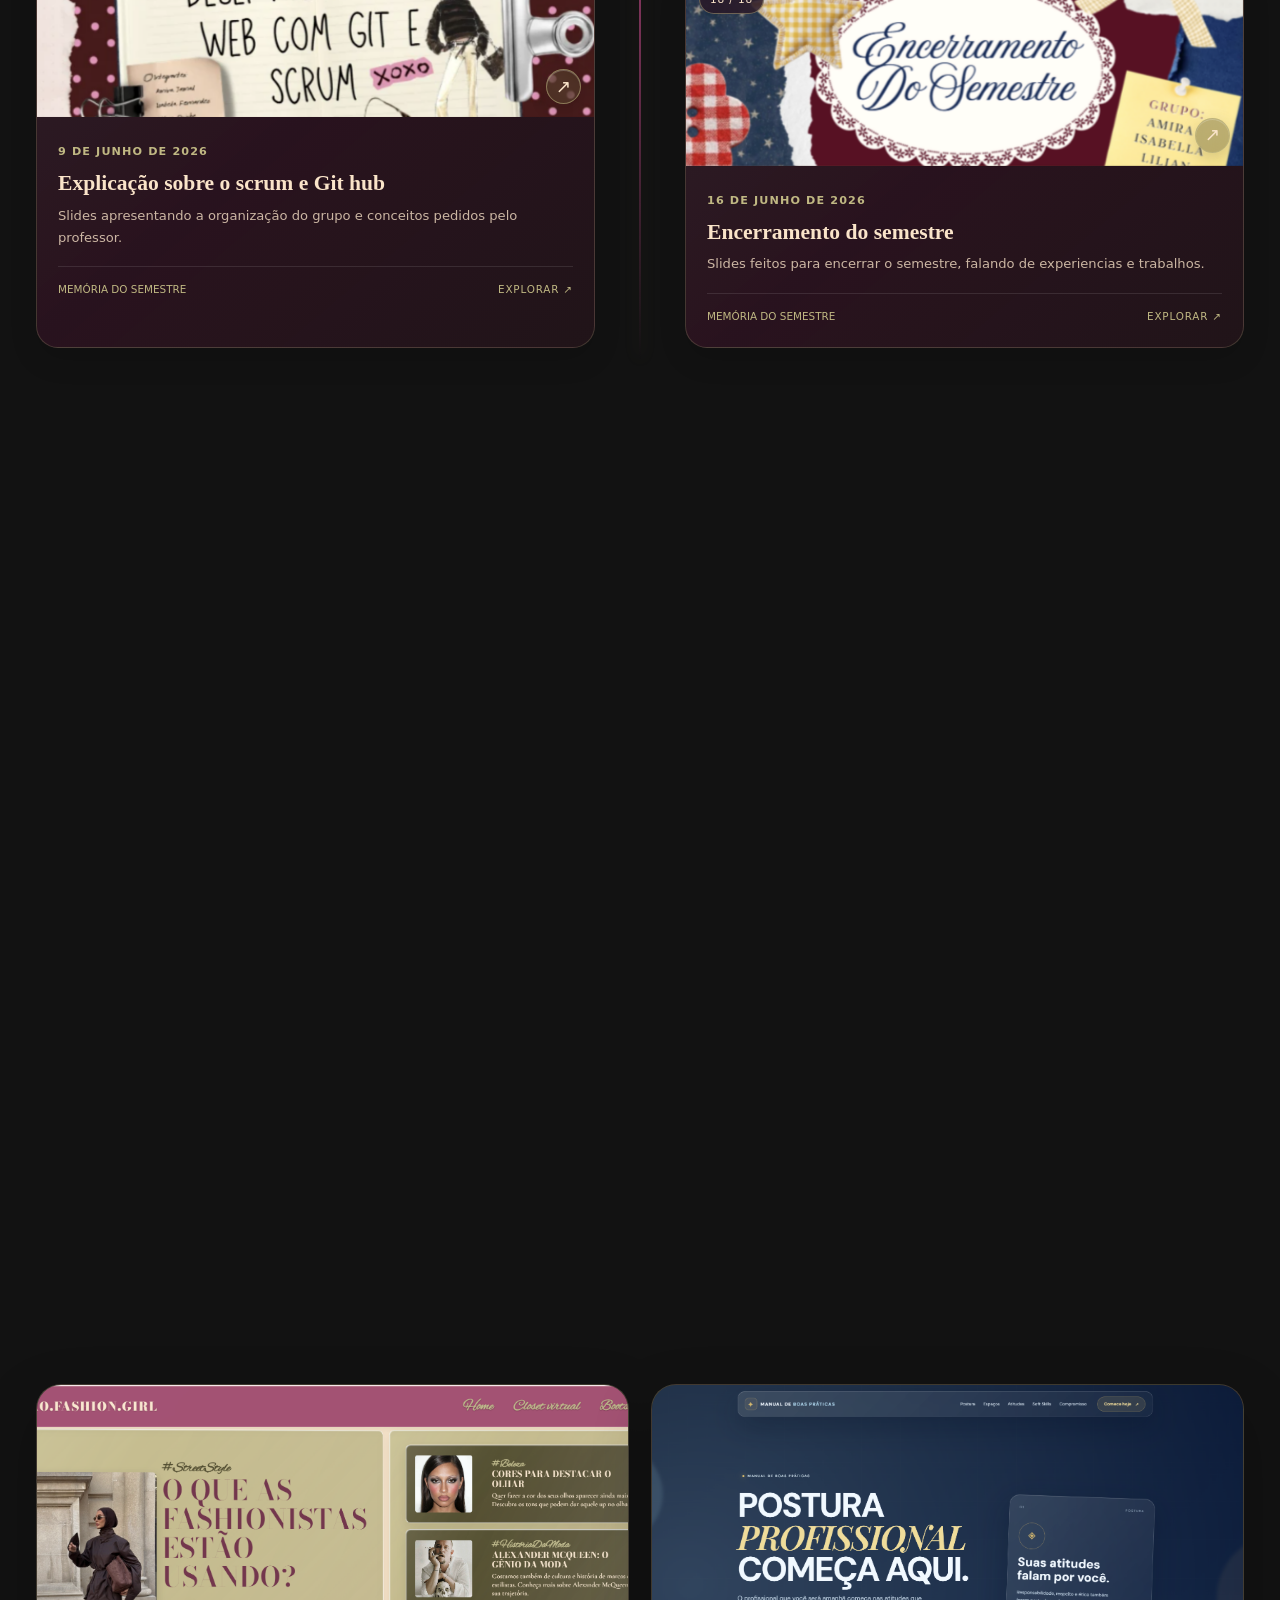
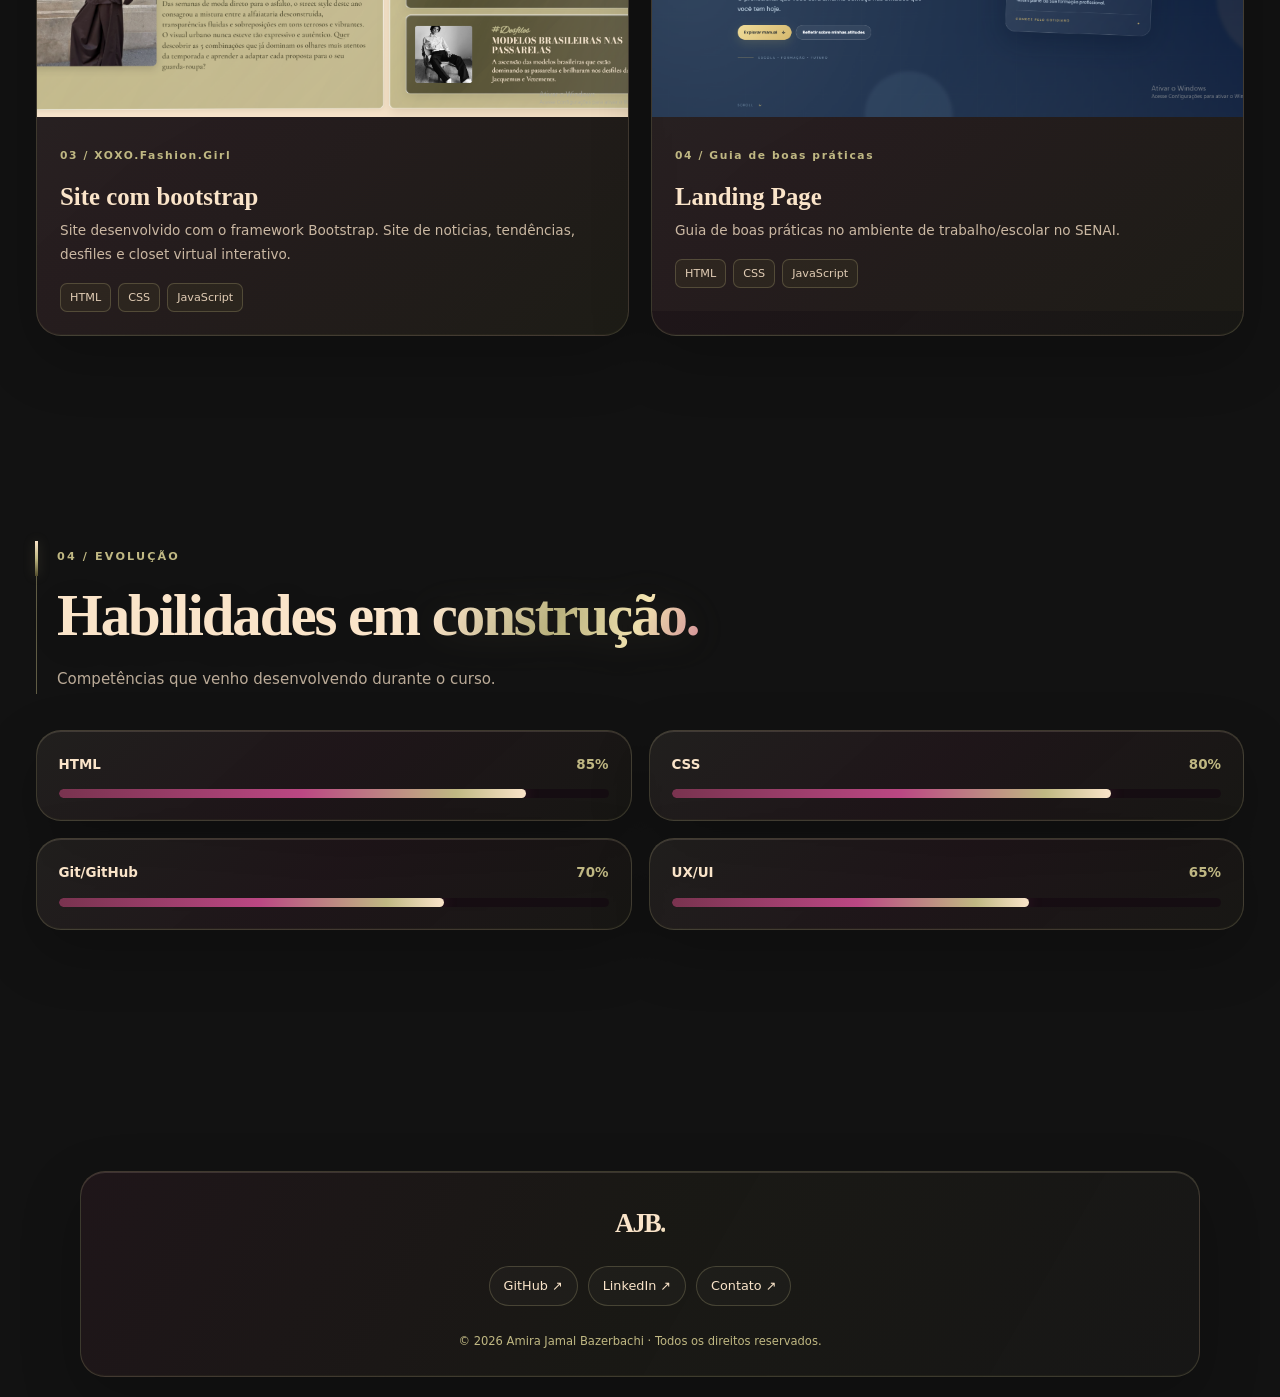
==== commit c0336ec1: "Atualiza design do portfolio" ====
--- a/index.html
+++ b/index.html
@@ -250,9 +250,9 @@
             <div class="evento-rodape"><span>MEMÓRIA DO SEMESTRE</span><span>EXPLORAR ↗</span></div>
           </div>
         </button>
-        <button type="button" class="evento vidro visivel" aria-haspopup="dialog" aria-label="Abrir memória: Primeiros passos com Git" data-data="Abril · Semana 01" data-titulo="Primeiros passos com Git" data-legenda="Registrando a evolução do meu código." data-descricao="Conheci o controle de versão e sua importância para acompanhar alterações e manter um histórico dos projetos." data-aprendizado="Repositórios, commits e histórico de alterações." data-imagens="">
-          <div class="evento-capa">
-            <img src="images/Captura de tela 2026-10-20 112929.png" alt="Primeiros passos com Git" loading="lazy" decoding="async">
+        <button type="button" class="evento vidro visivel" aria-haspopup="dialog" aria-label="Abrir memória: Banner filme Fallen" data-data="Abril · Semana 01" data-titulo="Banner filme Fallen" data-legenda="Recriação de banner profissional para estudo de design." data-descricao="Recriei o banner do filme Fallen com foco em elementos visuais e composição. Utilizei Canva e Gemini" data-aprendizado="Design de elementos visuais e composição." data-imagens="images/Captura de tela 2026-10-20 112929.png">
+          <div class="evento-capa">
+            <img src="images/Captura de tela 2026-10-20 112929.png" alt="Banner filme Fallen" loading="lazy" decoding="async">
             <span class="evento-numero">08 / 18</span>
             <span class="evento-abrir">↗</span>
           </div>
@@ -263,9 +263,9 @@
             <div class="evento-rodape"><span>MEMÓRIA DO SEMESTRE</span><span>EXPLORAR ↗</span></div>
           </div>
         </button>
-        <button type="button" class="evento vidro visivel" aria-haspopup="dialog" aria-label="Abrir memória: Explorando o GitHub" data-data="Abril · Semana 02" data-titulo="Explorando o GitHub" data-legenda="Um espaço para organizar e compartilhar projetos." data-descricao="Explorei o GitHub para armazenar repositórios, compartilhar código e acompanhar o desenvolvimento dos projetos." data-aprendizado="Repositórios remotos e sincronização de arquivos." data-imagens="images/projeto-4-1.png|images/projeto-4-2.png|images/projeto-4-3.png|images/projeto-4-4.png|images/projeto-4-5.png|images/projeto-4-6.png|images/projeto-4-7.png|images/projeto-4-8.png|images/projeto-4-9.png">
-          <div class="evento-capa">
-            <img src="images/Captura de tela 2026-10-20 114102.png" alt="Explorando o GitHub" loading="lazy" decoding="async">
+        <button type="button" class="evento vidro visivel" aria-haspopup="dialog" aria-label="Abrir memória: Protótipo do Spotify" data-data="Abril · Semana 02" data-titulo="Protótipo do Spotify" data-legenda="Criação do layout exato do Spotify no Figma para estudo." data-descricao="Desenvolvi um protótipo do Spotify no Figma, primeiro contato com o Figma e suas ferramentas e utilidades." data-aprendizado="Design de interface e prototipação." data-imagens="images/projeto-4-1.png|images/projeto-4-2.png|images/projeto-4-3.png|images/projeto-4-4.png|images/projeto-4-5.png|images/projeto-4-6.png|images/projeto-4-7.png|images/projeto-4-8.png|images/projeto-4-9.png">
+          <div class="evento-capa">
+            <img src="images/Captura de tela 2026-10-20 114102.png" alt="Protótipo do Spotify" loading="lazy" decoding="async">
             <span class="evento-numero">09 / 18</span>
             <span class="evento-abrir">↗</span>
           </div>
@@ -276,9 +276,9 @@
             <div class="evento-rodape"><span>MEMÓRIA DO SEMESTRE</span><span>EXPLORAR ↗</span></div>
           </div>
         </button>
-        <button type="button" class="evento vidro visivel" aria-haspopup="dialog" aria-label="Abrir memória: Publicando projetos" data-data="Abril · Semana 03" data-titulo="Publicando projetos" data-legenda="Levando minhas ideias para a internet." data-descricao="Conheci o processo de publicação de páginas e a organização necessária para disponibilizar um site." data-aprendizado="Organização de arquivos e hospedagem web." data-imagens="images/Captura de tela 2026-10-22 104150.png|images/Captura de tela 2026-10-22 104200.png|images/Captura de tela 2026-10-22 104210.png|images/Captura de tela 2026-10-22 104220.png">
-          <div class="evento-capa">
-            <img src="images/Captura de tela 2026-10-20 130433.png" alt="Publicando projetos" loading="lazy" decoding="async">
+        <button type="button" class="evento vidro visivel" aria-haspopup="dialog" aria-label="Abrir memória: Trabalho colaborativo" data-data="5 de Maio de 2026" data-titulo="Trabalho colaborativo" data-legenda="Explicação de projeto feito em grupo, idealização e desenvolvimento de app." data-descricao="Participei de um projeto em grupo para idealizar e desenvolver um aplicativo." data-aprendizado="Trabalho em equipe e comunicação eficaz." data-imagens="images/Captura de tela 2026-10-22 104150.png|images/Captura de tela 2026-10-22 104200.png|images/Captura de tela 2026-10-22 104210.png|images/Captura de tela 2026-10-22 104220.png">
+          <div class="evento-capa">
+            <img src="images/Captura de tela 2026-10-20 130433.png" alt="Trabalho colaborativo" loading="lazy" decoding="async">
             <span class="evento-numero">10 / 18</span>
             <span class="evento-abrir">↗</span>
           </div>
@@ -289,9 +289,9 @@
             <div class="evento-rodape"><span>MEMÓRIA DO SEMESTRE</span><span>EXPLORAR ↗</span></div>
           </div>
         </button>
-        <button type="button" class="evento vidro visivel" aria-haspopup="dialog" aria-label="Abrir memória: Experiência do usuário" data-data="Abril · Semana 04" data-titulo="Experiência do usuário" data-legenda="Criar também é pensar em quem vai utilizar." data-descricao="Passei a considerar como as pessoas navegam pelas interfaces e como a clareza e a facilidade de uso influenciam essa experiência." data-aprendizado="Fundamentos de UX/UI e usabilidade." data-imagens="images/projeto-2-1.png|images/projeto-2-2.png|images/projeto-2-3.png|images/projeto-2-4.png|images/projeto-2-5.png|images/projeto-2-6.png">
-          <div class="evento-capa">
-            <img src="images/Captura de tela 2026-10-20 130957.png" alt="Experiência do usuário" loading="lazy" decoding="async">
+        <button type="button" class="evento vidro visivel" aria-haspopup="dialog" aria-label="Abrir memória: App ficticio criado no Figma" data-data="7 de Maio de 2026" data-titulo="App ficticio criado no Figma" data-legenda="Protótipo de aplicativo feito para um cliente ficticio no Figma." data-descricao="Desenvolvi um protótipo funcional de um aplicativo fictício de controle financeiro." data-aprendizado="Figma e prototipagem." data-imagens="images/projeto-2-1.png|images/projeto-2-2.png|images/projeto-2-3.png|images/projeto-2-4.png|images/projeto-2-5.png|images/projeto-2-6.png">
+          <div class="evento-capa">
+            <img src="images/Captura de tela 2026-10-20 130957.png" alt="App ficticio criado no Figma" loading="lazy" decoding="async">
             <span class="evento-numero">11 / 18</span>
             <span class="evento-abrir">↗</span>
           </div>
@@ -302,9 +302,9 @@
             <div class="evento-rodape"><span>MEMÓRIA DO SEMESTRE</span><span>EXPLORAR ↗</span></div>
           </div>
         </button>
-        <button type="button" class="evento vidro visivel" aria-haspopup="dialog" aria-label="Abrir memória: Design responsivo" data-data="Maio · Semana 01" data-titulo="Design responsivo" data-legenda="Uma experiência em diferentes telas." data-descricao="Explorei maneiras de adaptar páginas para celulares, tablets e computadores, mantendo a navegação consistente." data-aprendizado="Media queries e dimensões flexíveis." data-imagens="images/projeto-3-1.png|images/projeto-3-2.png|images/projeto-3-3.png|images/projeto-3-4.png|images/projeto-3-5.png|images/projeto-3-6.png">
-          <div class="evento-capa">
-            <img src="images/Captura de tela 2026-10-20 131221.png" alt="Design responsivo" loading="lazy" decoding="async">
+        <button type="button" class="evento vidro visivel" aria-haspopup="dialog" aria-label="Abrir memória: Protótipo do app Moovit" data-data="14 de Maio de 2026" data-titulo="Protótipo do app Moovit" data-legenda="Recriação do aplicativo Moovit no Figma." data-descricao="Desenvolvi um protótipo funcional do app Moovit, focando na experiência do usuário e na usabilidade." data-aprendizado="Figma e prototipagem." data-imagens="images/projeto-4-1.png|images/projeto-4-2.png|images/projeto-4-3.png|images/projeto-4-4.png|images/projeto-4-5.png|images/projeto-4-6.png">
+          <div class="evento-capa">
+            <img src="images/Captura de tela 2026-10-20 131221.png" alt="Protótipo do app Moovit" loading="lazy" decoding="async">
             <span class="evento-numero">12 / 18</span>
             <span class="evento-abrir">↗</span>
           </div>
@@ -315,9 +315,9 @@
             <div class="evento-rodape"><span>MEMÓRIA DO SEMESTRE</span><span>EXPLORAR ↗</span></div>
           </div>
         </button>
-        <button type="button" class="evento vidro visivel" aria-haspopup="dialog" aria-label="Abrir memória: Componentes visuais" data-data="Maio · Semana 02" data-titulo="Componentes visuais" data-legenda="Pequenos elementos formam uma experiência." data-descricao="Observei como botões, menus e cards compartilham padrões visuais para tornar uma interface consistente." data-aprendizado="Padrões de interface e consistência visual." data-imagens="images/Captura de tela 2026-10-22 105158.png|images/Captura de tela 2026-10-22 105207.png|images/Captura de tela 2026-10-22 105213.png|images/Captura de tela 2026-10-22 105221.png">
-          <div class="evento-capa">
-            <img src="images/Captura de tela 2026-10-20 131341.png" alt="Componentes visuais" loading="lazy" decoding="async">
+        <button type="button" class="evento vidro visivel" aria-haspopup="dialog" aria-label="Abrir memória: Análise de apps" data-data="19 de Maio de 2026" data-titulo="Análise de apps" data-legenda="Nesse slide fazemos uma analise de apps com design e funcionalidades ruins." data-descricao="Observei como botões, menus e cards compartilham padrões visuais para tornar uma interface consistente." data-aprendizado="Padrões de interface e consistência visual." data-imagens="images/Captura de tela 2026-10-22 105158.png|images/Captura de tela 2026-10-22 105207.png|images/Captura de tela 2026-10-22 105213.png|images/Captura de tela 2026-10-22 105221.png">
+          <div class="evento-capa">
+            <img src="images/Captura de tela 2026-10-20 131341.png" alt="Análise de apps" loading="lazy" decoding="async">
             <span class="evento-numero">13 / 18</span>
             <span class="evento-abrir">↗</span>
           </div>
@@ -328,9 +328,9 @@
             <div class="evento-rodape"><span>MEMÓRIA DO SEMESTRE</span><span>EXPLORAR ↗</span></div>
           </div>
         </button>
-        <button type="button" class="evento vidro visivel" aria-haspopup="dialog" aria-label="Abrir memória: Conhecendo o Bootstrap" data-data="Maio · Semana 03" data-titulo="Conhecendo o Bootstrap" data-legenda="Agilidade e criatividade no desenvolvimento." data-descricao="Explorei um framework com componentes e ferramentas que facilitam a criação de interfaces responsivas." data-aprendizado="Classes utilitárias e componentes responsivos." data-imagens="">
-          <div class="evento-capa">
-            <img src="images/Captura de tela 2026-10-20 131452.png" alt="Conhecendo o Bootstrap" loading="lazy" decoding="async">
+        <button type="button" class="evento vidro visivel" aria-haspopup="dialog" aria-label="Abrir memória: Desenvolvimento web de sistema solar" data-data="21 de Maio de 2026" data-titulo="Desenvolvimento web de sistema solar" data-legenda="Primeira aplicação de site com flex-box." data-descricao="Trabalho em grupo na criação de um site utilizando flex-box para criar layouts responsivos." data-aprendizado="Layouts flexíveis e alinhamento de elementos." data-imagens="images/Captura de tela 2026-10-20 131452.png|images/Captura de tela 2026-10-20 131452.png|images/Captura de tela 2026-10-20 131452.png|images/Captura de tela 2026-10-20 131452.png">
+          <div class="evento-capa">
+            <img src="images/Captura de tela 2026-10-20 131452.png" alt="Desenvolvimento web de sistema solar" loading="lazy" decoding="async">
             <span class="evento-numero">14 / 18</span>
             <span class="evento-abrir">↗</span>
           </div>
@@ -341,9 +341,9 @@
             <div class="evento-rodape"><span>MEMÓRIA DO SEMESTRE</span><span>EXPLORAR ↗</span></div>
           </div>
         </button>
-        <button type="button" class="evento vidro visivel" aria-haspopup="dialog" aria-label="Abrir memória: Animações e microinterações" data-data="Junho · Semana 01" data-titulo="Animações e microinterações" data-legenda="Movimento que acrescenta personalidade." data-descricao="Explorei transições e efeitos visuais para tornar as interfaces mais dinâmicas e envolventes." data-aprendizado="Transições, animações CSS e feedback visual." data-imagens="images/Captura de tela 2026-10-22 105400.png|images/Captura de tela 2026-10-22 105410.png|images/Captura de tela 2026-10-22 105419.png|images/Captura de tela 2026-10-22 105429.png">
-          <div class="evento-capa">
-            <img src="images/Captura de tela 2026-10-20 131616.png" alt="Animações e microinterações" loading="lazy" decoding="async">
+        <button type="button" class="evento vidro visivel" aria-haspopup="dialog" aria-label="Abrir memória: Flex-box" data-data="21 de Maio de 2026" data-titulo="Flex-box" data-legenda="Slide explicando para a turma o Flex-box e como aplicar na criação de um sistema solar." data-descricao="Explorei o Flex-box e como aplicá-lo na criação de interfaces responsivas." data-aprendizado="Layouts flexíveis e alinhamento de elementos." data-imagens="images/Captura de tela 2026-10-20 131616.png|images/Captura de tela 2026-10-20 131625.png|images/Captura de tela 2026-10-20 131634.png|images/Captura de tela 2026-10-20 131643.png">
+          <div class="evento-capa">
+            <img src="images/Captura de tela 2026-10-20 131616.png" alt="Flex-box" loading="lazy" decoding="async">
             <span class="evento-numero">15 / 18</span>
             <span class="evento-abrir">↗</span>
           </div>
@@ -354,9 +354,9 @@
             <div class="evento-rodape"><span>MEMÓRIA DO SEMESTRE</span><span>EXPLORAR ↗</span></div>
           </div>
         </button>
-        <button type="button" class="evento vidro visivel" aria-haspopup="dialog" aria-label="Abrir memória: Trabalho em equipe" data-data="Junho · Semana 02" data-titulo="Trabalho em equipe" data-legenda="Compartilhar ideias também faz parte de criar." data-descricao="As atividades em grupo proporcionaram oportunidades para praticar comunicação, escuta e colaboração." data-aprendizado="Comunicação e organização coletiva." data-imagens="images/projeto-2-13.png|images/projeto-2-12.png|images/projeto-2-11.png|images/projeto-2-10.png|images/projeto-2-9.png|images/projeto-2-8.png|images/projeto-2-7.png">
-          <div class="evento-capa">
-            <img src="images/Captura de tela 2026-10-20 131754.png" alt="Trabalho em equipe" loading="lazy" decoding="async">
+        <button type="button" class="evento vidro visivel" aria-haspopup="dialog" aria-label="Abrir memória: Fashion Ledger" data-data="4 de Junho de 2026" data-titulo="Fashion Ledger" data-legenda="Prototipação de site de noticias de moda, para posteriormente ser um site." data-descricao="Desenvolvi um protótipo de site para notícias de moda, aplicando conceitos de design e desenvolvimento web." data-aprendizado="Prototipação, design responsivo e desenvolvimento web." data-imagens="images/projeto-2-13.png|images/projeto-2-12.png|images/projeto-2-11.png|images/projeto-2-10.png|images/projeto-2-9.png|images/projeto-2-8.png|images/projeto-2-7.png">
+          <div class="evento-capa">
+            <img src="images/Captura de tela 2026-10-20 131754.png" alt="Fashion Ledger" loading="lazy" decoding="async">
             <span class="evento-numero">16 / 18</span>
             <span class="evento-abrir">↗</span>
           </div>
@@ -367,9 +367,9 @@
             <div class="evento-rodape"><span>MEMÓRIA DO SEMESTRE</span><span>EXPLORAR ↗</span></div>
           </div>
         </button>
-        <button type="button" class="evento vidro visivel" aria-haspopup="dialog" aria-label="Abrir memória: Conectando conhecimentos" data-data="Junho · Semana 03" data-titulo="Conectando conhecimentos" data-legenda="Unindo técnica e visão criativa." data-descricao="Comecei a reunir conhecimentos técnicos e escolhas visuais em projetos mais completos." data-aprendizado="Planejamento e integração de conhecimentos." data-imagens="images/Captura de tela 2026-10-22 111611.png|images/Captura de tela 2026-10-22 111621.png|images/Captura de tela 2026-10-22 111632.png|images/Captura de tela 2026-10-22 111650.png">
-          <div class="evento-capa">
-            <img src="images/Captura de tela 2026-10-20 131915.png" alt="Conectando conhecimentos" loading="lazy" decoding="async">
+        <button type="button" class="evento vidro visivel" aria-haspopup="dialog" aria-label="Abrir memória: Explicação sobre o scrum e Git hub" data-data="9 de Junho de 2026" data-titulo="Explicação sobre o scrum e Git hub" data-legenda="Apresentando o scrum, Git hub e a nossa aplicação em grupo." data-descricao="Nesse trabalho abordamos como foi a nossa sprint backlog, a nossa organização e aplicação em grupo, explicamos topicos importantes do tema." data-aprendizado="Aprendi mais sobre temas do curso e desenvolvi a minha oratoria em apresentação para o professor e para a turma." data-imagens="images/Captura de tela 2026-10-22 111611.png|images/Captura de tela 2026-10-22 111621.png|images/Captura de tela 2026-10-22 111632.png|images/Captura de tela 2026-10-22 111650.png">
+          <div class="evento-capa">
+            <img src="images/Captura de tela 2026-10-20 131915.png" alt="Explicação sobre o scrum e Git hub" loading="lazy" decoding="async">
             <span class="evento-numero">17 / 18</span>
             <span class="evento-abrir">↗</span>
           </div>
@@ -380,9 +380,9 @@
             <div class="evento-rodape"><span>MEMÓRIA DO SEMESTRE</span><span>EXPLORAR ↗</span></div>
           </div>
         </button>
-        <button type="button" class="evento vidro visivel" aria-haspopup="dialog" aria-label="Abrir memória: Meu portfólio, minha jornada" data-data="Julho · Encerramento" data-titulo="Meu portfólio, minha jornada" data-legenda="Um registro do que construí e do que ainda vem." data-descricao="Este portfólio reúne minha trajetória de aprendizado e representa uma oportunidade de refletir sobre minha evolução, meus interesses e os próximos passos." data-aprendizado="Organização de projetos e apresentação profissional." data-imagens="images/Captura de tela 2026-10-22 111949.png|images/Captura de tela 2026-10-22 112010.png|images/Captura de tela 2026-10-22 112018.png|images/Captura de tela 2026-10-22 112031.png|images/Captura de tela 2026-10-22 112112.png">
-          <div class="evento-capa">
-            <img src="images/Captura de tela 2026-10-20 132013.png" alt="Meu portfólio, minha jornada" loading="lazy" decoding="async">
+        <button type="button" class="evento vidro visivel" aria-haspopup="dialog" aria-label="Abrir memória: Encerramento do semestre" data-data="16 de Junho de 2026" data-titulo="Encerramento do semestre" data-legenda="Jornada indivudual e em grupo do primeiro semestre" data-descricao="Aqui contamos um pouco de como chegamos no curso, as expectativas que tinhamos para o primeiro semestre do curso de Desenvolvimento de sistemas, falamos dos conhecimentos que tinhamos e que não tinhamos. Fazemos aqui uma retrospectiva em grupo das nossas percepções do curso e falamos das expectativas do futuro. Fiquei responsavel pelo design e criação de slides, e contribui com as minhas percepeções." data-aprendizado="Trabalho em equipe, aprendi a dialogar com pessoas que não trabalhei antes." data-imagens="images/Captura de tela 2026-10-22 111949.png|images/Captura de tela 2026-10-22 112010.png|images/Captura de tela 2026-10-22 112018.png|images/Captura de tela 2026-10-22 112031.png|images/Captura de tela 2026-10-22 112112.png">
+          <div class="evento-capa">
+            <img src="images/Captura de tela 2026-10-20 132013.png" alt="Encerramento do semestre" loading="lazy" decoding="async">
             <span class="evento-numero">18 / 18</span>
             <span class="evento-abrir">↗</span>
           </div>
--- a/style.css
+++ b/style.css
@@ -0,0 +1,4461 @@
+
+
+/* ==================================================
+
+   AMIRA JAMAL BAZERBACHI — GLASS ARCHIVE
+
+   Glassmorphism, reflexos e microinterações
+
+================================================== */
+
+
+:root {
+
+  color-scheme: dark;
+
+
+  --vinho: #79334f;
+
+  --rosa: #bb4783;
+
+  --rosa-claro: #c0b883;
+
+  --oliva: #534d2c;
+
+  --areia: #c0b883;
+
+  --creme: #fae4c9;
+
+
+  --fundo: #24121d;
+
+  --txt: #fae4c9;
+
+  --txt-suave: #fae4c9;
+
+
+  --vidro: rgba(255, 237, 246, .065);
+
+  --vidro-forte: rgba(75, 30, 52, .80);
+
+  --borda: rgba(255, 228, 241, .18);
+
+
+  --sombra: 0 24px 65px rgba(0, 0, 0, .28);
+
+  --brilho-rosa: 0 0 28px rgba(187, 71, 131, .22);
+
+
+  --fonte-titulo: 'Fraunces', Georgia, serif;
+
+  --fonte-corpo: 'Manrope', system-ui, sans-serif;
+
+}
+
+
+/* BASE */
+
+
+* {
+
+  box-sizing: border-box;
+
+  margin: 0;
+
+  padding: 0;
+
+}
+
+
+html {
+
+  scroll-behavior: smooth;
+
+  scroll-padding-top: 100px;
+
+}
+
+
+body {
+
+  min-height: 100vh;
+
+  overflow-x: hidden;
+
+  position: relative;
+
+  isolation: isolate;
+
+  font-family: var(--fonte-corpo);
+
+  color: var(--txt);
+
+  line-height: 1.75;
+
+  background:
+
+    radial-gradient(ellipse at 15% 10%, #492033 0%, transparent 42%),
+
+    radial-gradient(ellipse at 90% 48%, #38212b 0%, transparent 38%),
+
+    linear-gradient(145deg, #291522, #1d1019 65%, #281622);
+
+}
+
+
+a {
+
+  color: inherit;
+
+}
+
+
+button {
+
+  font: inherit;
+
+}
+
+
+button,
+
+a {
+
+  -webkit-tap-highlight-color: transparent;
+
+}
+
+
+img {
+
+  max-width: 100%;
+
+}
+
+
+main {
+
+  width: min(1120px, calc(100% - 40px));
+
+  margin: 0 auto;
+
+}
+
+
+section {
+
+  padding: 100px 0;
+
+}
+
+
+h1, h2, h3 {
+
+  font-family: var(--fonte-titulo);
+
+  font-weight: 600;
+
+  line-height: 1.18;
+
+}
+
+
+::selection {
+
+  color: #fae4c9;
+
+  background: var(--rosa);
+
+}
+
+
+/* FUNDO ANIMADO */
+
+
+.fundo-decorativo {
+
+  position: fixed;
+
+  inset: 0;
+
+  z-index: -1;
+
+  pointer-events: none;
+
+  overflow: hidden;
+
+}
+
+
+.orb {
+
+  position: absolute;
+
+  display: block;
+
+  border-radius: 50%;
+
+  filter: blur(95px);
+
+  opacity: .30;
+
+  animation: orbFlutua 19s ease-in-out infinite alternate;
+
+}
+
+
+.orb-1 {
+
+  width: 42vw;
+
+  height: 42vw;
+
+  min-width: 260px;
+
+  min-height: 260px;
+
+  top: -15%;
+
+  left: -12%;
+
+  background: #bb4783;
+
+}
+
+
+.orb-2 {
+
+  width: 36vw;
+
+  height: 36vw;
+
+  min-width: 240px;
+
+  min-height: 240px;
+
+  right: -10%;
+
+  top: 38%;
+
+  background: #534d2c;
+
+  animation-delay: -7s;
+
+}
+
+
+.orb-3 {
+
+  width: 32vw;
+
+  height: 32vw;
+
+  min-width: 220px;
+
+  min-height: 220px;
+
+  bottom: -15%;
+
+  left: 30%;
+
+  background: #79334f;
+
+  animation-delay: -12s;
+
+}
+
+
+.grain {
+
+  position: absolute;
+
+  inset: 0;
+
+  opacity: .11;
+
+  background-image: url("data:image/svg+xml,%3Csvg viewBox='0 0 180 180' xmlns='http://www.w3.org/2000/svg'%3E%3Cfilter id='n'%3E%3CfeTurbulence type='fractalNoise' baseFrequency='.9' numOctaves='3' stitchTiles='stitch'/%3E%3C/filter%3E%3Crect width='100%25' height='100%25' filter='url(%23n)' opacity='.2'/%3E%3C/svg%3E");
+
+}
+
+
+@keyframes orbFlutua {
+
+  to { transform: translate(8vw, 7vh) scale(1.15); }
+
+}
+
+
+/* VIDRO GLOBAL */
+
+
+.vidro {
+
+  position: relative;
+
+  background:
+
+    linear-gradient(135deg,
+
+      rgba(255,255,255,.085),
+
+      rgba(255,255,255,.018) 45%,
+
+      rgba(187,71,131,.035));
+
+  border: 1px solid var(--borda);
+
+  border-radius: 25px;
+
+  backdrop-filter: blur(24px) saturate(155%);
+
+  -webkit-backdrop-filter: blur(24px) saturate(155%);
+
+  box-shadow:
+
+    var(--sombra),
+
+    inset 0 1px 0 rgba(255,255,255,.16),
+
+    inset 0 -1px 0 rgba(255,255,255,.025);
+
+  overflow: hidden;
+
+}
+
+
+.vidro::before {
+
+  content: "";
+
+  position: absolute;
+
+  z-index: 0;
+
+  inset: 0;
+
+  pointer-events: none;
+
+  opacity: 0;
+
+  border-radius: inherit;
+
+  background:
+
+    radial-gradient(
+
+      300px circle at var(--mx, 50%) var(--my, 50%),
+
+      rgba(255,255,255,.13),
+
+      transparent 72%
+
+    );
+
+  transition: opacity .35s;
+
+}
+
+
+.vidro:hover::before {
+
+  opacity: 1;
+
+}
+
+
+.vidro > * {
+
+  position: relative;
+
+}
+
+
+/* CABEÇALHO */
+
+
+.topo {
+
+  position: sticky;
+
+  z-index: 50;
+
+  top: 12px;
+
+  width: min(1120px, calc(100% - 30px));
+
+  margin: 12px auto 0;
+
+  padding: 10px 22px;
+
+  display: flex;
+
+  align-items: center;
+
+  justify-content: space-between;
+
+  border-radius: 999px;
+
+  overflow: visible;
+
+  background: rgba(40, 19, 32, .68);
+
+  box-shadow: 0 10px 35px rgba(0,0,0,.18);
+
+}
+
+
+.logo {
+
+  font: 700 1.65rem var(--fonte-titulo);
+
+  text-decoration: none;
+
+  letter-spacing: -.06em;
+
+}
+
+
+.logo span,
+
+.secao-cabecalho h2 span,
+
+.hero h1 span {
+
+  color: transparent;
+
+  background: linear-gradient(110deg, #fae4c9, #c0b883, #bb4783);
+
+  background-clip: text;
+
+  -webkit-background-clip: text;
+
+}
+
+
+.nav {
+
+  display: flex;
+
+  align-items: center;
+
+  gap: 5px;
+
+}
+
+
+.nav a {
+
+  text-decoration: none;
+
+  padding: 8px 13px;
+
+  border-radius: 999px;
+
+  font-size: .84rem;
+
+  transition: .3s ease;
+
+}
+
+
+.nav a:hover {
+
+  background: rgba(187,71,131,.20);
+
+  box-shadow: inset 0 0 0 1px rgba(255,255,255,.10);
+
+  transform: translateY(-2px);
+
+}
+
+
+.burger {
+
+  display: none;
+
+  color: var(--txt);
+
+  border: 1px solid var(--borda);
+
+  background: var(--vidro);
+
+  border-radius: 12px;
+
+  width: 43px;
+
+  height: 43px;
+
+  cursor: pointer;
+
+}
+
+
+/* HERO */
+
+
+.hero {
+
+  min-height: 700px;
+
+  display: grid;
+
+  grid-template-columns: 1.15fr .85fr;
+
+  align-items: center;
+
+  gap: 55px;
+
+  padding-top: 65px;
+
+}
+
+
+.area {
+
+  display: inline-flex;
+
+  align-items: center;
+
+  gap: 9px;
+
+  padding: 7px 14px;
+
+  border: 1px solid var(--borda);
+
+  background: var(--vidro);
+
+  border-radius: 999px;
+
+  font-size: .77rem;
+
+}
+
+
+.ponto-pulsante,
+
+.legenda-ponto {
+
+  width: 7px;
+
+  height: 7px;
+
+  display: inline-block;
+
+  border-radius: 50%;
+
+  background: #c0b883;
+
+  box-shadow: 0 0 14px #c0b883;
+
+}
+
+
+.ponto-pulsante {
+
+  animation: pulsar 2s infinite;
+
+}
+
+
+@keyframes pulsar {
+
+  50% { opacity: .4; box-shadow: 0 0 3px #c0b883; }
+
+}
+
+
+.sobretitulo {
+
+  margin-top: 27px;
+
+  color: var(--areia);
+
+  font-size: .72rem;
+
+  font-weight: 700;
+
+  letter-spacing: .25em;
+
+}
+
+
+.hero h1 {
+
+  margin: 13px 0 22px;
+
+  font-size: clamp(3rem, 6.4vw, 5.5rem);
+
+  letter-spacing: -.055em;
+
+  line-height: 1.05;
+
+}
+
+
+.hero h1 span {
+
+  display: block;
+
+  background-size: 200%;
+
+  animation: gradienteBrilho 7s linear infinite;
+
+}
+
+
+@keyframes gradienteBrilho {
+
+  to { background-position: 200%; }
+
+}
+
+
+.hero-descricao {
+
+  max-width: 510px;
+
+  color: var(--txt-suave);
+
+  font-size: .98rem;
+
+}
+
+
+.hero-acoes {
+
+  display: flex;
+
+  flex-wrap: wrap;
+
+  gap: 12px;
+
+  margin-top: 28px;
+
+}
+
+
+.btn {
+
+  display: inline-flex;
+
+  justify-content: center;
+
+  align-items: center;
+
+  gap: 13px;
+
+  padding: 12px 21px;
+
+  border: 1px solid transparent;
+
+  border-radius: 999px;
+
+  background: linear-gradient(120deg, #bb4783, #79334f);
+
+  color: white;
+
+  text-decoration: none;
+
+  font-size: .86rem;
+
+  font-weight: 700;
+
+  box-shadow: 0 8px 26px rgba(187,71,131,.24);
+
+  transition: transform .3s, box-shadow .3s;
+
+}
+
+
+.btn:hover {
+
+  transform: translateY(-4px);
+
+  box-shadow: 0 14px 32px rgba(187,71,131,.38);
+
+}
+
+
+.btn.sec {
+
+  background: rgba(255,255,255,.035);
+
+  border-color: var(--borda);
+
+  box-shadow: none;
+
+}
+
+
+.hero-assinatura {
+
+  display: flex;
+
+  flex-wrap: wrap;
+
+  gap: 13px;
+
+  margin-top: 35px;
+
+  color: #c0b883;
+
+  font-size: .62rem;
+
+  letter-spacing: .13em;
+
+}
+
+
+/* RETRATO */
+
+
+.hero-visual {
+
+  position: relative;
+
+  display: grid;
+
+  place-items: center;
+
+  min-height: 430px;
+
+}
+
+
+.anel {
+
+  position: absolute;
+
+  aspect-ratio: 1;
+
+  border-radius: 50%;
+
+  pointer-events: none;
+
+}
+
+
+.anel-externo {
+
+  width: 105%;
+
+  border: 1px solid rgba(237,157,201,.15);
+
+  border-right-color: rgba(237,157,201,.65);
+
+  animation: girar 28s linear infinite;
+
+}
+
+
+.anel-interno {
+
+  width: 88%;
+
+  border: 1px dashed rgba(192,184,131,.3);
+
+  animation: girar 38s linear infinite reverse;
+
+}
+
+
+@keyframes girar {
+
+  to { transform: rotate(360deg); }
+
+}
+
+
+.avatar-box {
+
+  width: min(360px, 85%);
+
+  padding: 12px;
+
+  border-radius: 180px 180px 32px 32px;
+
+  background: linear-gradient(145deg, rgba(255,255,255,.12), rgba(255,255,255,.02));
+
+  transform: rotate(-2deg);
+
+  transition: transform .6s;
+
+}
+
+
+.avatar-box:hover {
+
+  transform: rotate(0) translateY(-7px);
+
+}
+
+
+.avatar-box img {
+
+  display: block;
+
+  width: 100%;
+
+  height: 385px;
+
+  object-fit: cover;
+
+  border-radius: 170px 170px 24px 24px;
+
+}
+
+
+.etiqueta-foto,
+
+.foto-legenda {
+
+  display: block;
+
+  text-align: center;
+
+  font-size: .65rem;
+
+  letter-spacing: .13em;
+
+}
+
+
+.etiqueta-foto {
+
+  padding: 8px;
+
+  color: var(--areia);
+
+}
+
+
+.foto-legenda {
+
+  padding: 12px 4px 5px;
+
+  letter-spacing: .02em;
+
+}
+
+
+.selo-flutuante {
+
+  position: absolute;
+
+  z-index: 2;
+
+  padding: 10px 15px;
+
+  border: 1px solid var(--borda);
+
+  border-radius: 999px;
+
+  background: rgba(48,23,39,.85);
+
+  backdrop-filter: blur(16px);
+
+  box-shadow: var(--sombra);
+
+  font-size: .68rem;
+
+  letter-spacing: .08em;
+
+  animation: seloFlutua 5s ease-in-out infinite;
+
+}
+
+
+.selo-topo { top: 12%; right: -3%; }
+
+.selo-base { bottom: 11%; left: -7%; animation-delay: -2s; }
+
+
+@keyframes seloFlutua {
+
+  50% { transform: translateY(-9px); }
+
+}
+
+
+/* CABEÇALHOS DAS SEÇÕES */
+
+
+.secao-cabecalho {
+
+  max-width: 720px;
+
+  margin-bottom: 36px;
+
+}
+
+
+.numero-secao {
+
+  display: inline-block;
+
+  margin-bottom: 14px;
+
+  color: var(--areia);
+
+  font-size: .7rem;
+
+  font-weight: 700;
+
+  letter-spacing: .19em;
+
+}
+
+
+.secao-cabecalho h2 {
+
+  margin-bottom: 15px;
+
+  font-size: clamp(2.25rem, 5vw, 3.7rem);
+
+  letter-spacing: -.035em;
+
+}
+
+
+.secao-cabecalho > p {
+
+  max-width: 620px;
+
+  color: var(--txt-suave);
+
+  font-size: .94rem;
+
+}
+
+
+/* SOBRE */
+
+
+.sobre {
+
+  display: grid;
+
+  grid-template-columns: 1.7fr .8fr;
+
+  align-items: start;
+
+  gap: 22px;
+
+}
+
+
+.sobre-texto,
+
+.sobre-lateral {
+
+  padding: clamp(22px, 3.5vw, 36px);
+
+}
+
+
+.mini-etiqueta {
+
+  display: inline-block;
+
+  margin-bottom: 16px;
+
+  color: var(--areia);
+
+  font-size: .67rem;
+
+  font-weight: 700;
+
+  letter-spacing: .15em;
+
+}
+
+
+.sobre-texto p {
+
+  margin-bottom: 17px;
+
+  color: var(--txt-suave);
+
+  font-size: .91rem;
+
+  text-align: justify;
+
+}
+
+
+.sobre-texto p:last-child { margin-bottom: 0; }
+
+
+.sobre-lateral h3 {
+
+  margin-bottom: 14px;
+
+  font-size: 1.4rem;
+
+}
+
+
+.chips {
+
+  display: flex;
+
+  flex-wrap: wrap;
+
+  gap: 8px;
+
+  list-style: none;
+
+}
+
+
+.chips li {
+
+  padding: 5px 10px;
+
+  border: 1px solid rgba(192,184,131,.27);
+
+  border-radius: 999px;
+
+  background: rgba(192,184,131,.09);
+
+  font-size: .72rem;
+
+}
+
+
+.linha-fina,
+
+.modal-divisor {
+
+  height: 1px;
+
+  margin: 25px 0;
+
+  background: linear-gradient(90deg, transparent, var(--areia), var(--rosa), transparent);
+
+  opacity: .6;
+
+}
+
+
+.frase-decorativa {
+
+  margin-top: 26px;
+
+  padding-left: 14px;
+
+  border-left: 2px solid var(--rosa);
+
+  color: #c0b883;
+
+  font: italic 1.12rem var(--fonte-titulo);
+
+}
+
+
+/* ==================================================
+
+   LINHA DO TEMPO — 18 CARDS DE VIDRO
+
+================================================== */
+
+
+.secao-timeline {
+
+  position: relative;
+
+}
+
+
+.timeline-legenda {
+
+  display: flex;
+
+  justify-content: space-between;
+
+  align-items: center;
+
+  gap: 12px;
+
+  margin-bottom: 35px;
+
+  color: #c0b883;
+
+  font-size: .66rem;
+
+  font-weight: 700;
+
+  letter-spacing: .13em;
+
+}
+
+
+.timeline-legenda > span:first-child {
+
+  display: flex;
+
+  align-items: center;
+
+  gap: 10px;
+
+}
+
+
+.contador-timeline strong {
+
+  color: var(--areia);
+
+  font-size: .9rem;
+
+}
+
+
+.timeline {
+
+  position: relative;
+
+  display: grid;
+
+  grid-template-columns: 1fr 1fr;
+
+  column-gap: 90px;
+
+  row-gap: 48px;
+
+  padding: 12px 0;
+
+}
+
+
+/* Linha central com brilho */
+
+.timeline::before {
+
+  content: "";
+
+  position: absolute;
+
+  z-index: 0;
+
+  top: 0;
+
+  bottom: 0;
+
+  left: 50%;
+
+  width: 2px;
+
+  transform: translateX(-50%);
+
+  background: linear-gradient(
+
+    180deg,
+
+    transparent,
+
+    var(--rosa),
+
+    var(--areia) 45%,
+
+    var(--rosa) 80%,
+
+    transparent
+
+  );
+
+  box-shadow: 0 0 14px rgba(237,157,201,.38);
+
+}
+
+
+.evento {
+
+  --atraso: 0ms;
+
+  position: relative;
+
+  z-index: 1;
+
+  width: 100%;
+
+  min-width: 0;
+
+  padding: 0;
+
+  border: 1px solid rgba(255,228,241,.17);
+
+  border-radius: 22px;
+
+  text-align: left;
+
+  color: var(--txt);
+
+  cursor: pointer;
+
+  overflow: visible;
+
+  background:
+
+    linear-gradient(145deg, rgba(255,255,255,.09), rgba(255,255,255,.018)),
+
+    rgba(47,23,38,.55);
+
+  box-shadow:
+
+    0 16px 42px rgba(0,0,0,.18),
+
+    inset 0 1px 0 rgba(255,255,255,.15);
+
+  opacity: 0;
+
+  transform: translateY(25px);
+
+  transition:
+
+    opacity .65s ease,
+
+    transform .65s cubic-bezier(.2,.8,.2,1),
+
+    border-color .35s,
+
+    box-shadow .35s;
+
+  transition-delay: var(--atraso);
+
+  animation: reflexoCard 9s ease-in-out infinite;
+
+  animation-delay: var(--atraso);
+
+}
+
+
+.evento.visivel {
+
+  opacity: 1;
+
+  transform: translateY(0);
+
+}
+
+
+.evento:nth-child(odd) {
+
+  grid-column: 1;
+
+}
+
+
+.evento:nth-child(even) {
+
+  grid-column: 2;
+
+  margin-top: 75px;
+
+}
+
+
+.evento::before {
+
+  content: "";
+
+  position: absolute;
+
+  z-index: 3;
+
+  top: 25px;
+
+  right: -52px;
+
+  width: 11px;
+
+  height: 11px;
+
+  border: 2px solid var(--creme);
+
+  border-radius: 50%;
+
+  background: var(--rosa);
+
+  box-shadow: 0 0 0 6px rgba(187,71,131,.12), 0 0 20px var(--rosa);
+
+  pointer-events: none;
+
+}
+
+
+.evento:nth-child(even)::before {
+
+  right: auto;
+
+  left: -52px;
+
+}
+
+
+@keyframes reflexoCard {
+
+  0%, 100% {
+
+    box-shadow: 0 16px 42px rgba(0,0,0,.18), inset 0 1px 0 rgba(255,255,255,.15);
+
+  }
+
+  50% {
+
+    box-shadow: 0 18px 48px rgba(0,0,0,.22), inset 0 1px 0 rgba(255,255,255,.22);
+
+  }
+
+}
+
+
+.evento:hover,
+
+.evento:focus-visible {
+
+  z-index: 4;
+
+  border-color: rgba(237,157,201,.7);
+
+  box-shadow: 0 22px 55px rgba(0,0,0,.30), 0 0 25px rgba(187,71,131,.16);
+
+  transform: translateY(-7px) !important;
+
+  outline: none;
+
+}
+
+
+.evento-capa {
+
+  position: relative;
+
+  height: 195px;
+
+  overflow: hidden;
+
+  border-radius: 21px 21px 0 0;
+
+  background: linear-gradient(135deg, #79334f, #291724);
+
+}
+
+
+.evento-capa::after {
+
+  content: "";
+
+  position: absolute;
+
+  inset: 0;
+
+  background: linear-gradient(180deg, transparent 45%, rgba(27,12,22,.65));
+
+  pointer-events: none;
+
+}
+
+
+.evento-capa img {
+
+  display: block;
+
+  width: 100%;
+
+  height: 100%;
+
+  object-fit: cover;
+
+  transition: transform .8s cubic-bezier(.2,.8,.2,1), filter .5s;
+
+  filter: saturate(.82);
+
+}
+
+
+.evento:hover .evento-capa img {
+
+  transform: scale(1.07);
+
+  filter: saturate(1.1);
+
+}
+
+
+.evento-numero {
+
+  position: absolute;
+
+  z-index: 2;
+
+  top: 13px;
+
+  left: 13px;
+
+  padding: 5px 10px;
+
+  border: 1px solid rgba(255,255,255,.23);
+
+  border-radius: 999px;
+
+  background: rgba(34,16,28,.64);
+
+  backdrop-filter: blur(12px);
+
+  font-size: .66rem;
+
+  letter-spacing: .08em;
+
+}
+
+
+.evento-abrir {
+
+  position: absolute;
+
+  z-index: 2;
+
+  right: 13px;
+
+  bottom: 13px;
+
+  display: grid;
+
+  place-items: center;
+
+  width: 35px;
+
+  height: 35px;
+
+  border: 1px solid rgba(255,255,255,.4);
+
+  border-radius: 50%;
+
+  background: rgba(255,255,255,.13);
+
+  backdrop-filter: blur(12px);
+
+  font-size: 1.15rem;
+
+  transition: transform .3s, background .3s;
+
+}
+
+
+.evento:hover .evento-abrir {
+
+  transform: rotate(45deg);
+
+  background: rgba(187,71,131,.5);
+
+}
+
+
+.evento-corpo {
+
+  padding: 19px 21px 22px;
+
+}
+
+
+.evento-data {
+
+  color: var(--areia);
+
+  font-size: .7rem;
+
+  font-weight: 700;
+
+  letter-spacing: .1em;
+
+  text-transform: uppercase;
+
+}
+
+
+.evento h3 {
+
+  margin: 7px 0 8px;
+
+  font-size: 1.35rem;
+
+}
+
+
+.evento-legenda {
+
+  color: var(--txt-suave);
+
+  font-size: .82rem;
+
+  line-height: 1.7;
+
+}
+
+
+.evento-rodape {
+
+  display: flex;
+
+  justify-content: space-between;
+
+  align-items: center;
+
+  gap: 10px;
+
+  margin-top: 17px;
+
+  padding-top: 13px;
+
+  border-top: 1px solid rgba(255,255,255,.10);
+
+  color: #c0b883;
+
+  font-size: .65rem;
+
+}
+
+
+.evento-rodape span:last-child {
+
+  color: var(--rosa-claro);
+
+  letter-spacing: .08em;
+
+}
+
+
+.timeline-final {
+
+  margin-top: 55px;
+
+  text-align: center;
+
+  color: #c0b883;
+
+  font: italic 1.25rem var(--fonte-titulo);
+
+}
+
+
+.timeline-final span {
+
+  color: var(--areia);
+
+}
+
+
+/* ==================================================
+
+   MODAL — CARD EXPANDIDO
+
+================================================== */
+
+
+.modal-overlay {
+
+  position: fixed;
+
+  z-index: 1000;
+
+  inset: 0;
+
+  display: flex;
+
+  justify-content: center;
+
+  align-items: center;
+
+  padding: 22px;
+
+  overflow-y: auto;
+
+  background: rgba(12,5,11,.76);
+
+  backdrop-filter: blur(0);
+
+  -webkit-backdrop-filter: blur(0);
+
+  opacity: 0;
+
+  visibility: hidden;
+
+  pointer-events: none;
+
+  transition: opacity .35s, visibility .35s, backdrop-filter .35s;
+
+}
+
+
+.modal-overlay.aberto {
+
+  opacity: 1;
+
+  visibility: visible;
+
+  pointer-events: auto;
+
+  backdrop-filter: blur(14px);
+
+  -webkit-backdrop-filter: blur(14px);
+
+}
+
+
+.modal-card {
+
+  position: relative;
+
+  display: grid;
+
+  grid-template-columns: .95fr 1.05fr;
+
+  width: min(900px, 100%);
+
+  max-height: min(760px, 92vh);
+
+  min-height: 480px;
+
+  border-radius: 27px;
+
+  border-color: rgba(255,255,255,.25);
+
+  background:
+
+    linear-gradient(130deg, rgba(255,255,255,.10), transparent 40%),
+
+    rgba(40,19,33,.95);
+
+  box-shadow:
+
+    0 35px 100px rgba(0,0,0,.55),
+
+    0 0 65px rgba(187,71,131,.15),
+
+    inset 0 1px 0 rgba(255,255,255,.25);
+
+  transform: translateY(35px) scale(.97);
+
+  transition: transform .4s cubic-bezier(.2,.8,.2,1);
+
+  overflow: auto;
+
+}
+
+
+.modal-overlay.aberto .modal-card {
+
+  transform: translateY(0) scale(1);
+
+}
+
+
+.modal-fechar {
+
+  position: absolute;
+
+  z-index: 10;
+
+  top: 13px;
+
+  right: 13px;
+
+  display: grid;
+
+  place-items: center;
+
+  width: 43px;
+
+  height: 43px;
+
+  border: 1px solid rgba(255,255,255,.35);
+
+  border-radius: 50%;
+
+  color: white;
+
+  background: rgba(25,12,22,.65);
+
+  backdrop-filter: blur(15px);
+
+  font-size: 1.8rem;
+
+  line-height: 1;
+
+  cursor: pointer;
+
+  transition: transform .3s, background .3s;
+
+}
+
+
+.modal-fechar:hover {
+
+  transform: rotate(90deg);
+
+  background: var(--rosa);
+
+}
+
+
+.modal-imagem-wrap {
+
+  position: relative;
+
+  min-height: 100%;
+
+  overflow: hidden;
+
+  background: #311c29;
+
+}
+
+
+.modal-imagem-wrap::after {
+
+  content: "";
+
+  position: absolute;
+
+  inset: 0;
+
+  background: linear-gradient(0deg, rgba(28,13,24,.60), transparent 50%);
+
+  pointer-events: none;
+
+}
+
+
+.modal-imagem-wrap img {
+
+  position: absolute;
+
+  inset: 0;
+
+  width: 100%;
+
+  height: 100%;
+
+  object-fit: cover;
+
+}
+
+
+.modal-selo,
+
+.modal-numero {
+
+  position: absolute;
+
+  z-index: 2;
+
+  bottom: 22px;
+
+  padding: 7px 11px;
+
+  border: 1px solid rgba(255,255,255,.25);
+
+  border-radius: 999px;
+
+  background: rgba(25,12,22,.5);
+
+  backdrop-filter: blur(12px);
+
+  font-size: .65rem;
+
+  letter-spacing: .1em;
+
+}
+
+
+.modal-selo { left: 20px; }
+
+.modal-numero { right: 20px; }
+
+
+.modal-conteudo {
+
+  padding: 42px 34px 28px;
+
+  overflow-y: auto;
+
+}
+
+
+.modal-data {
+
+  color: var(--areia);
+
+  font-size: .72rem;
+
+  font-weight: 700;
+
+  letter-spacing: .13em;
+
+  text-transform: uppercase;
+
+}
+
+
+.modal-conteudo h2 {
+
+  margin: 12px 0;
+
+  font-size: clamp(2rem, 4vw, 2.8rem);
+
+  overflow-wrap: anywhere;
+
+}
+
+
+.modal-legenda {
+
+  color: #fae4c9;
+
+  font: italic 1.12rem var(--fonte-titulo);
+
+}
+
+
+.modal-descricao {
+
+  color: var(--txt-suave);
+
+  font-size: .91rem;
+
+  line-height: 1.9;
+
+  white-space: pre-line;
+
+}
+
+
+.modal-aprendizado {
+
+  margin-top: 26px;
+
+  padding: 17px;
+
+  border: 1px solid rgba(192,184,131,.24);
+
+  border-radius: 16px;
+
+  background: rgba(192,184,131,.055);
+
+}
+
+
+.modal-aprendizado > span {
+
+  display: block;
+
+  margin-bottom: 7px;
+
+  color: var(--areia);
+
+  font-size: .64rem;
+
+  font-weight: 700;
+
+  letter-spacing: .08em;
+
+}
+
+
+.modal-aprendizado p {
+
+  color: var(--txt-suave);
+
+  font-size: .82rem;
+
+}
+
+
+.modal-navegacao {
+
+  display: flex;
+
+  align-items: center;
+
+  justify-content: space-between;
+
+  gap: 10px;
+
+  margin-top: 26px;
+
+  padding-top: 18px;
+
+  border-top: 1px solid rgba(255,255,255,.12);
+
+}
+
+
+.modal-navegacao button {
+
+  padding: 9px 12px;
+
+  border: 1px solid var(--borda);
+
+  border-radius: 999px;
+
+  background: rgba(255,255,255,.04);
+
+  color: var(--txt);
+
+  cursor: pointer;
+
+  font-size: .76rem;
+
+  transition: .3s;
+
+}
+
+
+.modal-navegacao button:hover:not(:disabled) {
+
+  background: var(--rosa);
+
+  border-color: var(--rosa);
+
+}
+
+
+.modal-navegacao button:disabled {
+
+  opacity: .3;
+
+  cursor: not-allowed;
+
+}
+
+
+.modal-navegacao span {
+
+  color: #c0b883;
+
+  font-size: .7rem;
+
+  white-space: nowrap;
+
+}
+
+
+/* PROJETOS */
+
+
+.galeria {
+
+  display: grid;
+
+  grid-template-columns: repeat(2, minmax(0, 1fr));
+
+  gap: 22px;
+
+}
+
+
+.card {
+
+  padding: 0;
+
+  transition: transform .4s, border-color .4s, box-shadow .4s;
+
+}
+
+
+.card:hover {
+
+  transform: translateY(-8px);
+
+  border-color: rgba(237,157,201,.45);
+
+  box-shadow: 0 30px 60px rgba(0,0,0,.25), var(--brilho-rosa);
+
+}
+
+
+.card > img {
+
+  display: block;
+
+  width: 100%;
+
+  aspect-ratio: 16/9;
+
+  object-fit: cover;
+
+  transition: transform .6s;
+
+}
+
+
+.card:hover > img {
+
+  transform: scale(1.025);
+
+}
+
+
+.card-conteudo {
+
+  padding: 23px;
+
+}
+
+
+.card h3 {
+
+  margin-bottom: 8px;
+
+  font-size: 1.55rem;
+
+}
+
+
+.card p {
+
+  color: var(--txt-suave);
+
+  font-size: .85rem;
+
+}
+
+
+.tec {
+
+  display: flex;
+
+  flex-wrap: wrap;
+
+  gap: 7px;
+
+  margin-top: 16px;
+
+}
+
+
+.tec span {
+
+  padding: 4px 9px;
+
+  border: 1px solid var(--borda);
+
+  border-radius: 7px;
+
+  background: rgba(255,255,255,.035);
+
+  font-size: .7rem;
+
+}
+
+
+/* HABILIDADES */
+
+
+.habs {
+
+  display: grid;
+
+  grid-template-columns: repeat(2, minmax(0, 1fr));
+
+  gap: 17px;
+
+}
+
+
+.hab {
+
+  padding: 22px;
+
+}
+
+
+.hab header {
+
+  display: flex;
+
+  justify-content: space-between;
+
+  gap: 10px;
+
+  margin-bottom: 13px;
+
+  font-size: .84rem;
+
+  font-weight: 600;
+
+}
+
+
+.hab header span:last-child {
+
+  color: var(--areia);
+
+}
+
+
+.trilho {
+
+  height: 9px;
+
+  overflow: hidden;
+
+  border-radius: 99px;
+
+  background: rgba(0,0,0,.28);
+
+}
+
+
+.barra {
+
+  width: 0;
+
+  height: 100%;
+
+  border-radius: inherit;
+
+  background: linear-gradient(90deg, var(--vinho), var(--rosa), var(--areia));
+
+  box-shadow: 0 0 14px rgba(187,71,131,.45);
+
+  transition: width 1.4s cubic-bezier(.2,.8,.2,1);
+
+}
+
+
+.barra.visivel {
+
+  width: var(--n);
+
+}
+
+
+/* RODAPÉ */
+
+
+.rodape {
+
+  width: min(1120px, calc(100% - 30px));
+
+  margin: 30px auto 20px;
+
+  padding: 36px 22px 25px;
+
+  text-align: center;
+
+}
+
+
+.rodape-frase {
+
+  margin-top: 8px;
+
+  color: var(--txt-suave);
+
+  font: italic 1rem var(--fonte-titulo);
+
+}
+
+
+.redes {
+
+  display: flex;
+
+  flex-wrap: wrap;
+
+  justify-content: center;
+
+  gap: 10px;
+
+  margin: 25px 0;
+
+}
+
+
+.redes a {
+
+  padding: 8px 14px;
+
+  border: 1px solid var(--borda);
+
+  border-radius: 999px;
+
+  text-decoration: none;
+
+  font-size: .8rem;
+
+  transition: .3s;
+
+}
+
+
+.redes a:hover {
+
+  background: rgba(187,71,131,.22);
+
+  border-color: var(--rosa);
+
+  transform: translateY(-3px);
+
+}
+
+
+.copyright {
+
+  color: #c0b883;
+
+  font-size: .72rem;
+
+}
+
+
+/* PÁGINAS DE CONTATO */
+
+
+.pagina {
+
+  padding-top: 50px;
+
+}
+
+
+.pagina h1 {
+
+  margin-bottom: 22px;
+
+  font-size: clamp(2.3rem, 5vw, 3.5rem);
+
+}
+
+
+.cols {
+
+  display: grid;
+
+  grid-template-columns: 1fr 1fr;
+
+  gap: 22px;
+
+}
+
+
+label {
+
+  display: block;
+
+  margin: 14px 0 6px;
+
+  font-weight: 600;
+
+}
+
+
+input, textarea {
+
+  width: 100%;
+
+  padding: 12px 15px;
+
+  border: 1px solid var(--borda);
+
+  border-radius: 14px;
+
+  outline: none;
+
+  background: rgba(255,255,255,.04);
+
+  color: var(--txt);
+
+  font: inherit;
+
+  transition: border-color .3s, box-shadow .3s;
+
+}
+
+
+input:focus, textarea:focus {
+
+  border-color: var(--rosa);
+
+  box-shadow: 0 0 0 3px rgba(187,71,131,.12);
+
+}
+
+
+textarea {
+
+  min-height: 140px;
+
+  resize: vertical;
+
+}
+
+
+/* RESPONSIVIDADE */
+
+
+@media (min-width: 861px) {
+
+  .timeline {
+
+    grid-auto-flow: row;
+
+  }
+
+}
+
+
+@media (max-width: 860px) {
+
+  main {
+
+    width: min(100% - 32px, 680px);
+
+  }
+
+
+  section {
+
+    padding: 72px 0;
+
+  }
+
+
+  .hero {
+
+    min-height: auto;
+
+    grid-template-columns: 1fr;
+
+    gap: 40px;
+
+    padding-top: 65px;
+
+    text-align: center;
+
+  }
+
+
+  .hero-descricao {
+
+    margin-inline: auto;
+
+  }
+
+
+  .hero-acoes,
+
+  .hero-assinatura {
+
+    justify-content: center;
+
+  }
+
+
+  .hero-visual {
+
+    min-height: 430px;
+
+  }
+
+
+  .avatar-box {
+
+    width: min(330px, 78%);
+
+  }
+
+
+  .sobre {
+
+    grid-template-columns: 1fr;
+
+  }
+
+
+  .burger {
+
+    display: block;
+
+  }
+
+
+  .nav {
+
+    position: absolute;
+
+    top: calc(100% + 10px);
+
+    left: 0;
+
+    right: 0;
+
+    display: flex;
+
+    flex-direction: column;
+
+    align-items: stretch;
+
+    padding: 12px;
+
+    border: 1px solid var(--borda);
+
+    border-radius: 22px;
+
+    background: rgba(39,19,32,.96);
+
+    backdrop-filter: blur(24px);
+
+    box-shadow: var(--sombra);
+
+    opacity: 0;
+
+    visibility: hidden;
+
+    pointer-events: none;
+
+    transform: translateY(-8px);
+
+    transition: .25s;
+
+  }
+
+
+  .nav.aberto {
+
+    opacity: 1;
+
+    visibility: visible;
+
+    pointer-events: auto;
+
+    transform: translateY(0);
+
+  }
+
+
+  .nav a {
+
+    padding: 12px 15px;
+
+  }
+
+
+  .timeline {
+
+    grid-template-columns: 1fr;
+
+    gap: 28px;
+
+    padding-left: 31px;
+
+  }
+
+
+  .timeline::before {
+
+    left: 9px;
+
+    transform: none;
+
+  }
+
+
+  .evento:nth-child(odd),
+
+  .evento:nth-child(even) {
+
+    grid-column: 1;
+
+    margin-top: 0;
+
+  }
+
+
+  .evento::before,
+
+  .evento:nth-child(even)::before {
+
+    left: -29px;
+
+    right: auto;
+
+    top: 24px;
+
+    width: 10px;
+
+    height: 10px;
+
+  }
+
+
+  .modal-overlay {
+
+    padding: 15px;
+
+  }
+
+
+  .modal-card {
+
+    grid-template-columns: 1fr;
+
+    width: min(540px, 100%);
+
+    max-height: 92vh;
+
+    min-height: 0;
+
+  }
+
+
+  .modal-imagem-wrap {
+
+    min-height: 0;
+
+    height: 270px;
+
+  }
+
+
+  .modal-imagem-wrap img {
+
+    position: absolute;
+
+  }
+
+
+  .modal-conteudo {
+
+    padding: 27px 25px 24px;
+
+    overflow: visible;
+
+  }
+
+
+  .cols {
+
+    grid-template-columns: 1fr;
+
+  }
+
+}
+
+
+@media (max-width: 520px) {
+
+  .topo {
+
+    padding: 8px 14px;
+
+  }
+
+
+  .hero h1 {
+
+    font-size: clamp(2.7rem, 12vw, 4rem);
+
+  }
+
+
+  .hero-visual {
+
+    min-height: 365px;
+
+  }
+
+
+  .avatar-box img {
+
+    height: 320px;
+
+  }
+
+
+  .selo-topo { right: -1%; }
+
+  .selo-base { left: -1%; }
+
+
+  .secao-cabecalho h2 {
+
+    font-size: 2.35rem;
+
+  }
+
+
+  .evento-capa {
+
+    height: 175px;
+
+  }
+
+
+  .evento-corpo {
+
+    padding: 17px;
+
+  }
+
+
+  .evento h3 {
+
+    font-size: 1.2rem;
+
+  }
+
+
+  .galeria,
+
+  .habs {
+
+    grid-template-columns: 1fr;
+
+  }
+
+
+  .timeline-legenda {
+
+    font-size: .58rem;
+
+  }
+
+
+  .modal-overlay {
+
+    padding: 9px;
+
+  }
+
+
+  .modal-card {
+
+    max-height: 94vh;
+
+    border-radius: 21px;
+
+  }
+
+
+  .modal-imagem-wrap {
+
+    height: 220px;
+
+  }
+
+
+  .modal-conteudo {
+
+    padding: 24px 18px 20px;
+
+  }
+
+
+  .modal-conteudo h2 {
+
+    font-size: 2rem;
+
+  }
+
+
+  .modal-navegacao button {
+
+    padding: 8px;
+
+    font-size: .69rem;
+
+  }
+
+
+  .modal-navegacao span {
+
+    font-size: .63rem;
+
+  }
+
+
+  .rodape {
+
+    padding: 28px 15px;
+
+  }
+
+}
+
+
+/* ACESSIBILIDADE: REDUÇÃO DE MOVIMENTO */
+
+
+@media (prefers-reduced-motion: reduce) {
+
+  *,
+
+  *::before,
+
+  *::after {
+
+    scroll-behavior: auto !important;
+
+    animation-duration: .01ms !important;
+
+    animation-iteration-count: 1 !important;
+
+    transition-duration: .01ms !important;
+
+  }
+
+}
+
+
+/* ==================================================
+   LINHA DO TEMPO — IMAGEM VERTICAL SOMENTE NO CARD 8
+================================================== */
+
+.timeline .evento:nth-child(8) .evento-capa {
+  height: 330px;
+}
+
+@media (max-width: 860px) {
+  .timeline .evento:nth-child(8) .evento-capa {
+    height: 300px;
+  }
+}
+
+@media (max-width: 520px) {
+  .timeline .evento:nth-child(8) .evento-capa {
+    height: 270px;
+  }
+}
+
+
+/* ==========================================================
+   CAMADA EXTRA DE DESIGN — POLIMENTO, BRILHO E MICROINTERAÇÕES
+   Mantém a identidade vinho, rosa, areia e glassmorphism.
+========================================================== */
+
+:root {
+  --rosa-luz: #c0b883;
+  --ouro-luz: #c0b883;
+  --borda-luz: rgba(255, 220, 241, .34);
+  --sombra-elevada: 0 28px 80px rgba(8, 3, 10, .38);
+  --ease-elegante: cubic-bezier(.2, .75, .25, 1);
+}
+
+html {
+  scroll-behavior: smooth;
+  scroll-padding-top: 115px;
+}
+
+body {
+  background-attachment: fixed;
+  text-rendering: optimizeLegibility;
+  -webkit-font-smoothing: antialiased;
+}
+
+::selection {
+  color: #291321;
+  background: #bb4783;
+}
+
+/* Barra superior de progresso da leitura */
+.progresso-leitura {
+  position: fixed;
+  z-index: 1200;
+  inset: 0 0 auto;
+  height: 3px;
+  overflow: hidden;
+  pointer-events: none;
+  background: rgba(255, 255, 255, .045);
+}
+
+.progresso-leitura span {
+  display: block;
+  width: 100%;
+  height: 100%;
+  transform: scaleX(0);
+  transform-origin: left center;
+  background: linear-gradient(90deg, var(--rosa), var(--rosa-luz), var(--ouro-luz));
+  box-shadow: 0 0 14px rgba(237, 157, 201, .75);
+  will-change: transform;
+}
+
+/* Cabeçalho mais profundo, com brilho discreto */
+.topo {
+  border: 1px solid rgba(255, 228, 241, .20);
+  background: linear-gradient(115deg, rgba(55, 24, 43, .88), rgba(35, 16, 29, .78));
+  backdrop-filter: blur(28px) saturate(175%);
+  -webkit-backdrop-filter: blur(28px) saturate(175%);
+  box-shadow: 0 14px 40px rgba(0, 0, 0, .22), inset 0 1px 0 rgba(255,255,255,.12);
+  animation: entradaTopo .75s var(--ease-elegante) both;
+}
+
+@keyframes entradaTopo {
+  from { opacity: 0; transform: translateY(-14px); }
+  to { opacity: 1; transform: translateY(0); }
+}
+
+.logo {
+  transition: transform .3s var(--ease-elegante), filter .3s ease;
+}
+
+.logo:hover {
+  transform: translateY(-1px) scale(1.035);
+  filter: drop-shadow(0 0 12px rgba(237, 157, 201, .38));
+}
+
+.nav a {
+  position: relative;
+  isolation: isolate;
+}
+
+.nav a::after {
+  content: "";
+  position: absolute;
+  left: 15px;
+  right: 15px;
+  bottom: 5px;
+  height: 1px;
+  transform: scaleX(0);
+  transform-origin: left;
+  background: linear-gradient(90deg, var(--rosa-claro), var(--areia));
+  transition: transform .3s var(--ease-elegante);
+}
+
+.nav a:hover::after,
+.nav a:focus-visible::after,
+.nav a.ativo::after {
+  transform: scaleX(1);
+}
+
+.nav a.ativo {
+  background: rgba(187, 71, 131, .13);
+  color: #fae4c9;
+}
+
+.burger {
+  transition: transform .25s ease, background .25s ease, border-color .25s ease;
+}
+
+.burger:hover,
+.burger:focus-visible {
+  transform: rotate(5deg);
+  background: rgba(187, 71, 131, .20);
+  border-color: rgba(237, 157, 201, .55);
+  outline: none;
+}
+
+/* Entrada suave do conteúdo ao rolar */
+.entrada-scroll {
+  opacity: 0;
+  transform: translateY(26px);
+  transition: opacity .75s ease, transform .75s var(--ease-elegante);
+  transition-delay: var(--delay-scroll, 0ms);
+}
+
+.entrada-scroll.entrada-visivel {
+  opacity: 1;
+  transform: translateY(0);
+}
+
+/* Hero com profundidade, tipografia e reflexo */
+.hero {
+  position: relative;
+  isolation: isolate;
+}
+
+.hero::before {
+  content: "";
+  position: absolute;
+  z-index: -1;
+  width: min(62vw, 760px);
+  height: min(62vw, 760px);
+  top: 2%;
+  left: -19%;
+  border-radius: 50%;
+  pointer-events: none;
+  background: radial-gradient(circle, rgba(187, 71, 131, .10), rgba(187, 71, 131, 0) 68%);
+  filter: blur(12px);
+}
+
+.hero h1 {
+  text-wrap: balance;
+  text-shadow: 0 8px 35px rgba(0, 0, 0, .16);
+}
+
+.hero h1 span {
+  background-image: linear-gradient(105deg, #fae4c9 3%, #c0b883 28%, #bb4783 52%, #fae4c9 74%, #c0b883 100%);
+  background-size: 240% auto;
+  animation: gradienteBrilho 9s linear infinite;
+  filter: drop-shadow(0 0 22px rgba(187, 71, 131, .10));
+}
+
+.area {
+  box-shadow: inset 0 1px 0 rgba(255,255,255,.08), 0 8px 30px rgba(0,0,0,.08);
+}
+
+.btn {
+  position: relative;
+  overflow: hidden;
+  isolation: isolate;
+  box-shadow: 0 10px 28px rgba(187, 71, 131, .22), inset 0 1px 0 rgba(255,255,255,.18);
+  transition: transform .32s var(--ease-elegante), box-shadow .32s ease, border-color .32s ease, filter .32s ease;
+}
+
+.btn::before {
+  content: "";
+  position: absolute;
+  z-index: -1;
+  inset: -20% auto -20% -55%;
+  width: 42%;
+  transform: skewX(-22deg);
+  background: linear-gradient(90deg, transparent, rgba(255,255,255,.26), transparent);
+  transition: left .65s var(--ease-elegante);
+}
+
+.btn:hover::before,
+.btn:focus-visible::before {
+  left: 125%;
+}
+
+.btn:hover,
+.btn:focus-visible {
+  transform: translateY(-4px);
+  box-shadow: 0 16px 38px rgba(187, 71, 131, .34), inset 0 1px 0 rgba(255,255,255,.23);
+  filter: saturate(1.08);
+  outline: none;
+}
+
+.btn:active {
+  transform: translateY(-1px) scale(.99);
+}
+
+.btn.sec:hover,
+.btn.sec:focus-visible {
+  border-color: rgba(237, 157, 201, .60);
+  background: rgba(187, 71, 131, .13);
+}
+
+.avatar-box {
+  border: 1px solid rgba(255, 228, 241, .30);
+  box-shadow: 0 30px 90px rgba(0,0,0,.26), 0 0 50px rgba(187,71,131,.12), inset 0 1px 0 rgba(255,255,255,.23);
+  animation: avatarAparece .95s .12s var(--ease-elegante) both;
+}
+
+@keyframes avatarAparece {
+  from { opacity: 0; transform: translateY(18px) rotate(-5deg) scale(.97); }
+  to { opacity: 1; transform: rotate(-2deg) scale(1); }
+}
+
+.avatar-box img {
+  filter: saturate(.93) contrast(1.02);
+  transition: filter .6s ease, transform .8s var(--ease-elegante);
+}
+
+.avatar-box:hover img {
+  filter: saturate(1.08) contrast(1.04);
+  transform: scale(1.025);
+}
+
+.anel-externo {
+  box-shadow: 0 0 40px rgba(237, 157, 201, .04);
+}
+
+.selo-flutuante {
+  border-color: rgba(237, 157, 201, .27);
+  box-shadow: 0 14px 35px rgba(0,0,0,.25), inset 0 1px 0 rgba(255,255,255,.15), 0 0 22px rgba(187,71,131,.08);
+}
+
+/* Cabeçalhos de seção com detalhe editorial */
+.secao-cabecalho h2 {
+  text-wrap: balance;
+  text-shadow: 0 8px 35px rgba(0,0,0,.12);
+}
+
+.secao-cabecalho h2 span {
+  background-image: linear-gradient(105deg, #fae4c9, #c0b883 34%, #bb4783 68%, #fae4c9);
+  background-size: 200% auto;
+  animation: gradienteBrilho 12s linear infinite;
+}
+
+.secao-cabecalho > p {
+  line-height: 1.9;
+}
+
+/* Painéis de vidro com luz que acompanha o cursor */
+.vidro {
+  border-color: rgba(255, 228, 241, .19);
+  box-shadow: var(--sombra), inset 0 1px 0 rgba(255,255,255,.16), inset 0 -1px 0 rgba(255,255,255,.025);
+  transition: border-color .35s ease, box-shadow .35s ease, background-color .35s ease;
+}
+
+.sobre-texto,
+.sobre-lateral,
+.contato-info,
+.contato-form {
+  box-shadow: 0 18px 55px rgba(0,0,0,.19), inset 0 1px 0 rgba(255,255,255,.16);
+}
+
+.sobre-texto:hover,
+.sobre-lateral:hover,
+.contato-info:hover,
+.contato-form:hover {
+  border-color: rgba(237, 157, 201, .32);
+  box-shadow: 0 24px 65px rgba(0,0,0,.25), 0 0 30px rgba(187,71,131,.07), inset 0 1px 0 rgba(255,255,255,.2);
+}
+
+.chips li {
+  transition: transform .25s var(--ease-elegante), background .25s ease, border-color .25s ease, box-shadow .25s ease;
+}
+
+.chips li:hover {
+  transform: translateY(-3px);
+  border-color: rgba(237,157,201,.48);
+  background: rgba(187,71,131,.15);
+  box-shadow: 0 8px 18px rgba(0,0,0,.12);
+}
+
+/* Linha do tempo: mais contraste, profundidade e microinterações */
+.timeline::before {
+  width: 2px;
+  background: linear-gradient(180deg, transparent, rgba(237,157,201,.95), var(--areia) 42%, var(--rosa) 78%, transparent);
+  box-shadow: 0 0 17px rgba(237,157,201,.42);
+}
+
+.evento {
+  isolation: isolate;
+  border-color: rgba(255,228,241,.19);
+  background: linear-gradient(145deg, rgba(255,255,255,.105), rgba(255,255,255,.025) 56%, rgba(187,71,131,.045)), rgba(39,18,32,.72);
+  box-shadow: 0 18px 48px rgba(0,0,0,.22), inset 0 1px 0 rgba(255,255,255,.16);
+  transition: opacity .65s ease, transform .45s var(--ease-elegante), border-color .35s ease, box-shadow .35s ease;
+}
+
+.evento::after {
+  content: "";
+  position: absolute;
+  z-index: 0;
+  inset: 0;
+  border-radius: inherit;
+  pointer-events: none;
+  opacity: 0;
+  background: radial-gradient(420px circle at var(--mx, 50%) var(--my, 30%), rgba(255,255,255,.09), transparent 62%);
+  transition: opacity .35s ease;
+}
+
+.evento:hover::after,
+.evento:focus-visible::after {
+  opacity: 1;
+}
+
+.evento:hover,
+.evento:focus-visible {
+  border-color: rgba(237,157,201,.70);
+  box-shadow: 0 26px 65px rgba(0,0,0,.34), 0 0 28px rgba(187,71,131,.17), inset 0 1px 0 rgba(255,255,255,.2);
+}
+
+.evento-capa {
+  background: linear-gradient(135deg, #79334f, #291724);
+}
+
+.evento-capa img {
+  filter: saturate(.88) contrast(1.02);
+  transform: scale(1.001);
+}
+
+.evento:hover .evento-capa img,
+.evento:focus-visible .evento-capa img {
+  transform: scale(1.075);
+  filter: saturate(1.13) contrast(1.04);
+}
+
+.evento-numero {
+  border-color: rgba(255,255,255,.32);
+  box-shadow: 0 4px 16px rgba(0,0,0,.12), inset 0 1px 0 rgba(255,255,255,.16);
+}
+
+.evento-abrir {
+  box-shadow: 0 6px 18px rgba(0,0,0,.16), inset 0 1px 0 rgba(255,255,255,.22);
+}
+
+.evento-corpo h3 {
+  transition: color .25s ease;
+}
+
+.evento:hover .evento-corpo h3,
+.evento:focus-visible .evento-corpo h3 {
+  color: #fae4c9;
+}
+
+.evento-rodape span:last-child {
+  transition: letter-spacing .25s ease, color .25s ease;
+}
+
+.evento:hover .evento-rodape span:last-child {
+  letter-spacing: .13em;
+  color: #fae4c9;
+}
+
+/* O card 8 continua sendo o único com capa vertical */
+.timeline .evento:nth-child(8) .evento-capa {
+  height: 330px;
+}
+
+/* Modal com entrada mais suave e navegação clara */
+.modal-overlay {
+  background: rgba(10, 4, 10, .80);
+}
+
+.modal-card {
+  border: 1px solid rgba(255,228,241,.27);
+  box-shadow: 0 38px 110px rgba(0,0,0,.62), 0 0 70px rgba(187,71,131,.16), inset 0 1px 0 rgba(255,255,255,.22);
+}
+
+.modal-imagem-wrap img {
+  filter: saturate(.94) contrast(1.02);
+  transition: transform 1s var(--ease-elegante);
+}
+
+.modal-overlay.aberto .modal-imagem-wrap img {
+  transform: scale(1.025);
+}
+
+.modal-fechar,
+.modal-navegacao button {
+  transition: transform .25s var(--ease-elegante), background .25s ease, border-color .25s ease, box-shadow .25s ease;
+}
+
+.modal-navegacao button:hover:not(:disabled) {
+  box-shadow: 0 8px 22px rgba(187,71,131,.20);
+  transform: translateY(-2px);
+}
+
+/* Cards de projeto e barras de habilidade */
+.card {
+  border-color: rgba(255,228,241,.20);
+}
+
+.card > img {
+  filter: saturate(.88) contrast(1.02);
+}
+
+.card:hover > img {
+  filter: saturate(1.1) contrast(1.04);
+}
+
+#projetos .card.entrada-scroll.entrada-visivel:hover {
+  transform: translateY(-8px);
+}
+
+.card-conteudo {
+  background: linear-gradient(180deg, rgba(255,255,255,.012), rgba(187,71,131,.025));
+}
+
+.hab {
+  transition: transform .35s var(--ease-elegante), border-color .35s ease, box-shadow .35s ease;
+}
+
+.hab:hover {
+  transform: translateY(-5px);
+  border-color: rgba(237,157,201,.33);
+  box-shadow: 0 22px 48px rgba(0,0,0,.23), 0 0 24px rgba(187,71,131,.08);
+}
+
+.barra {
+  position: relative;
+  overflow: hidden;
+}
+
+.barra::after {
+  content: "";
+  position: absolute;
+  inset: 0 auto 0 -45%;
+  width: 35%;
+  background: linear-gradient(90deg, transparent, rgba(255,255,255,.38), transparent);
+  animation: brilhoBarra 3.8s ease-in-out infinite;
+}
+
+@keyframes brilhoBarra {
+  0%, 30% { left: -45%; }
+  75%, 100% { left: 125%; }
+}
+
+/* Redes sociais e rodapé */
+.redes a {
+  background: rgba(255,255,255,.025);
+  transition: transform .28s var(--ease-elegante), border-color .28s ease, background .28s ease, box-shadow .28s ease;
+}
+
+.redes a:hover,
+.redes a:focus-visible {
+  background: rgba(187,71,131,.16);
+  border-color: rgba(237,157,201,.54);
+  box-shadow: 0 8px 22px rgba(0,0,0,.13);
+  outline: none;
+}
+
+.rodape {
+  position: relative;
+  border-color: rgba(255,228,241,.15);
+  background: linear-gradient(120deg, rgba(255,255,255,.045), rgba(187,71,131,.025));
+}
+
+/* Botão voltar ao topo */
+.voltar-topo {
+  position: fixed;
+  z-index: 900;
+  right: 24px;
+  bottom: 24px;
+  display: grid;
+  place-items: center;
+  width: 48px;
+  height: 48px;
+  border: 1px solid rgba(255,228,241,.32);
+  border-radius: 50%;
+  color: var(--creme);
+  background: rgba(54, 23, 43, .78);
+  box-shadow: 0 12px 30px rgba(0,0,0,.28), inset 0 1px 0 rgba(255,255,255,.16);
+  backdrop-filter: blur(18px);
+  -webkit-backdrop-filter: blur(18px);
+  font-size: 1.35rem;
+  cursor: pointer;
+  opacity: 0;
+  visibility: hidden;
+  pointer-events: none;
+  transform: translateY(12px) scale(.9);
+  transition: opacity .28s ease, visibility .28s ease, transform .28s var(--ease-elegante), background .28s ease, border-color .28s ease;
+}
+
+.voltar-topo.visivel {
+  opacity: 1;
+  visibility: visible;
+  pointer-events: auto;
+  transform: translateY(0) scale(1);
+}
+
+.voltar-topo:hover,
+.voltar-topo:focus-visible {
+  border-color: rgba(237,157,201,.70);
+  background: rgba(121,51,79,.94);
+  transform: translateY(-4px);
+  outline: none;
+}
+
+/* Página de contato */
+.pagina-contato {
+  min-height: calc(100vh - 170px);
+  padding-top: clamp(70px, 10vw, 130px);
+  padding-bottom: 100px;
+}
+
+.contato-cabecalho {
+  max-width: 760px;
+  margin-bottom: 38px;
+}
+
+.contato-cabecalho .mini-etiqueta {
+  margin-bottom: 13px;
+}
+
+.contato-cabecalho h1 {
+  margin-bottom: 16px;
+  font-size: clamp(3rem, 7vw, 5.5rem);
+  letter-spacing: -.055em;
+  text-wrap: balance;
+}
+
+.contato-cabecalho h1 span {
+  color: transparent;
+  background: linear-gradient(110deg, #fae4c9, #c0b883, #bb4783);
+  background-clip: text;
+  -webkit-background-clip: text;
+}
+
+.contato-cabecalho > p {
+  max-width: 590px;
+  color: var(--txt-suave);
+  font-size: .98rem;
+  line-height: 1.9;
+}
+
+.cols.contato-cols {
+  align-items: stretch;
+  gap: 25px;
+}
+
+.contato-form,
+.contato-info {
+  padding: clamp(23px, 4vw, 38px);
+}
+
+.contato-form {
+  position: relative;
+  overflow: hidden;
+}
+
+.contato-form::after {
+  content: "";
+  position: absolute;
+  width: 220px;
+  height: 220px;
+  right: -100px;
+  top: -110px;
+  border-radius: 50%;
+  background: rgba(187,71,131,.11);
+  filter: blur(28px);
+  pointer-events: none;
+}
+
+.contato-form label {
+  margin-top: 17px;
+  color: #fae4c9;
+  font-size: .84rem;
+}
+
+.contato-form input,
+.contato-form textarea {
+  border-color: rgba(255,228,241,.18);
+  border-radius: 15px;
+  background: rgba(17,7,15,.25);
+  box-shadow: inset 0 1px 0 rgba(255,255,255,.035);
+}
+
+.contato-form input:hover,
+.contato-form textarea:hover {
+  border-color: rgba(237,157,201,.36);
+}
+
+.contato-form input:focus,
+.contato-form textarea:focus {
+  border-color: rgba(237,157,201,.75);
+  box-shadow: 0 0 0 4px rgba(187,71,131,.12), 0 0 24px rgba(187,71,131,.07);
+}
+
+.contato-form textarea {
+  min-height: 160px;
+}
+
+.contato-form .btn {
+  width: 100%;
+  min-height: 49px;
+}
+
+.form-nota {
+  margin-top: 12px;
+  color: #c0b883;
+  font-size: .72rem;
+  line-height: 1.6;
+}
+
+#status-form {
+  min-height: 1.5em;
+  color: var(--rosa-claro);
+  font-size: .82rem;
+  overflow-wrap: anywhere;
+}
+
+.contato-info h2,
+.contato-info h3 {
+  margin-bottom: 12px;
+  font-size: clamp(1.65rem, 3vw, 2.1rem);
+}
+
+.contato-info > p {
+  color: var(--txt-suave);
+  font-size: .9rem;
+  line-height: 1.85;
+}
+
+.contato-detalhe {
+  display: flex;
+  align-items: flex-start;
+  gap: 13px;
+  margin-top: 23px;
+  padding: 15px;
+  border: 1px solid rgba(255,228,241,.13);
+  border-radius: 17px;
+  background: rgba(255,255,255,.025);
+}
+
+.contato-detalhe-icone {
+  display: grid;
+  flex: 0 0 40px;
+  place-items: center;
+  width: 40px;
+  height: 40px;
+  border: 1px solid rgba(237,157,201,.30);
+  border-radius: 13px;
+  color: var(--rosa-claro);
+  background: rgba(187,71,131,.12);
+}
+
+.contato-detalhe strong,
+.contato-detalhe a,
+.contato-detalhe small {
+  display: block;
+}
+
+.contato-detalhe strong {
+  margin-bottom: 3px;
+  font-size: .82rem;
+}
+
+.contato-detalhe a,
+.contato-detalhe small {
+  color: var(--txt-suave);
+  font-size: .76rem;
+  overflow-wrap: anywhere;
+  text-decoration: none;
+}
+
+.contato-detalhe a:hover {
+  color: var(--rosa-claro);
+}
+
+.contato-info .redes {
+  margin: 22px 0 27px;
+}
+
+.contato-info .btn.sec {
+  width: 100%;
+}
+
+/* Melhorias de foco e respeito ao sistema */
+:focus-visible {
+  outline: 2px solid rgba(237,157,201,.86);
+  outline-offset: 4px;
+}
+
+@media (max-width: 860px) {
+  .hero::before { left: -35%; width: 95vw; height: 95vw; }
+  .contato-cabecalho { text-align: center; margin-inline: auto; }
+  .contato-cabecalho > p { margin-inline: auto; }
+  .cols.contato-cols { grid-template-columns: 1fr; }
+  .timeline .evento:nth-child(8) .evento-capa { height: 300px; }
+}
+
+@media (max-width: 520px) {
+  .voltar-topo { right: 15px; bottom: 15px; width: 44px; height: 44px; }
+  .contato-cabecalho h1 { font-size: clamp(2.8rem, 13vw, 4rem); }
+  .contato-form, .contato-info { padding: 22px 19px; }
+  .timeline .evento:nth-child(8) .evento-capa { height: 270px; }
+}
+
+@media (prefers-reduced-motion: reduce) {
+  *, *::before, *::after {
+    animation-duration: .01ms !important;
+    animation-iteration-count: 1 !important;
+    scroll-behavior: auto !important;
+    transition-duration: .01ms !important;
+  }
+  .entrada-scroll { opacity: 1; transform: none; }
+}
+
+
+/* =====================================================================
+   AMIRA — EDITORIAL FUTURISTA / MODA + TECNOLOGIA
+   Camada final de identidade visual e composição responsiva.
+   Paleta: #79334f · #bb4783 · #534d2c · #c0b883 · #fae4c9 + ouro metálico.
+===================================================================== */
+:root {
+  --vinho: #79334f;
+  --rosa: #bb4783;
+  --rosa-claro: #bb4783;
+  --oliva: #534d2c;
+  --areia: #c0b883;
+  --creme: #fae4c9;
+  --fundo: #24121d;
+  --txt: #fae4c9;
+  --txt-suave: rgba(250, 228, 201, .78);
+  --vidro: rgba(121, 51, 79, .19);
+  --vidro-forte: rgba(45, 20, 34, .88);
+  --borda: rgba(192, 184, 131, .22);
+  --ouro-metalico: #d8c58c;
+  --ouro-luz: #f7ebba;
+  --sombra: 0 24px 65px rgba(0, 0, 0, .30);
+  --brilho-rosa: 0 0 30px rgba(187, 71, 131, .17);
+}
+
+html { scroll-padding-top: 112px; }
+body {
+  background:
+    radial-gradient(ellipse at 10% 12%, rgba(187, 71, 131, .26), transparent 34%),
+    radial-gradient(ellipse at 86% 42%, rgba(83, 77, 44, .25), transparent 31%),
+    radial-gradient(ellipse at 48% 90%, rgba(121, 51, 79, .20), transparent 38%),
+    linear-gradient(135deg, #1d1019 0%, #2b1522 48%, #180d16 100%);
+  background-attachment: fixed;
+  text-rendering: optimizeLegibility;
+  -webkit-font-smoothing: antialiased;
+}
+
+/* Cascata binária atrás do conteúdo, mas acima do fundo escuro. */
+body > .binary-rain {
+  position: fixed;
+  z-index: 0;
+  inset: 0;
+  display: block;
+  width: 100%;
+  height: 100%;
+  opacity: .38;
+  pointer-events: none;
+  mix-blend-mode: screen;
+  isolation: auto;
+}
+/* Garante que textos e cartões permaneçam acima da animação. */
+body > header,
+body > main,
+body > footer,
+body > .topo,
+body > .rodape,
+body > .pagina {
+  position: relative;
+  z-index: 1;
+}
+body > header,
+body > main,
+body > footer,
+body > .topo,
+body > .rodape,
+body > .pagina {
+  position: relative;
+  z-index: 1;
+}
+body > .fundo-decorativo { z-index: -1; }
+.progresso-leitura { z-index: 1200; }
+.modal-overlay { z-index: 1300; }
+.voltar-topo { z-index: 1100; }
+
+/* Largura editorial maior: o conteúdo ocupa melhor as telas grandes. */
+main {
+  width: min(1280px, calc(100% - 72px));
+  margin-inline: auto;
+}
+.topo {
+  width: min(1280px, calc(100% - 52px));
+  margin-top: 14px;
+  padding: 12px 25px;
+  border: 1px solid rgba(192, 184, 131, .29);
+  background: linear-gradient(112deg, rgba(53, 23, 41, .91), rgba(32, 15, 27, .86));
+  box-shadow: 0 14px 45px rgba(0,0,0,.27), inset 0 1px 0 rgba(250,228,201,.10), 0 0 0 1px rgba(83,77,44,.12);
+}
+.logo { color: var(--creme); }
+.logo span { background-image: linear-gradient(140deg, #534d2c, #c0b883, #fae4c9, #c0b883); }
+.nav a { color: rgba(250,228,201,.89); }
+.nav a:hover, .nav a.ativo { color: var(--creme); }
+.nav a::after {
+  height: 2px;
+  background: linear-gradient(90deg, #534d2c, #c0b883, #fae4c9, #c0b883);
+  box-shadow: 0 0 10px rgba(192,184,131,.22);
+}
+
+/* HERO: menos vazio vertical e composição maior, como uma capa editorial. */
+.hero {
+  min-height: 0;
+  grid-template-columns: minmax(0, 1.12fr) minmax(370px, .88fr);
+  gap: clamp(35px, 5vw, 82px);
+  padding: clamp(42px, 5vw, 62px) 0 clamp(48px, 5.2vw, 68px);
+  align-items: center;
+}
+.hero::before {
+  width: min(66vw, 860px);
+  height: min(66vw, 860px);
+  left: -17%;
+  top: -3%;
+  background: radial-gradient(circle, rgba(187,71,131,.19), rgba(121,51,79,.08) 34%, transparent 69%);
+  filter: blur(18px);
+}
+.hero::after {
+  content: "AJB  /  CREATIVE ARCHIVE";
+  position: absolute;
+  z-index: -1;
+  right: -1.5rem;
+  bottom: 2.5rem;
+  color: rgba(192,184,131,.22);
+  font: 600 .62rem var(--fonte-corpo);
+  letter-spacing: .28em;
+  writing-mode: vertical-rl;
+  pointer-events: none;
+}
+.hero-conteudo {
+  max-width: 680px;
+  animation: heroTextoEntrada .95s cubic-bezier(.2,.75,.25,1) both;
+}
+@keyframes heroTextoEntrada {
+  from { opacity: 0; transform: translateY(23px); filter: blur(5px); }
+  to { opacity: 1; transform: translateY(0); filter: blur(0); }
+}
+.area {
+  border-color: rgba(192,184,131,.34);
+  background: linear-gradient(120deg, rgba(121,51,79,.36), rgba(83,77,44,.14));
+  box-shadow: inset 0 1px 0 rgba(250,228,201,.11), 0 12px 35px rgba(0,0,0,.14);
+  color: var(--creme);
+  backdrop-filter: blur(18px);
+}
+.ponto-pulsante, .legenda-ponto {
+  background: var(--rosa);
+  box-shadow: 0 0 0 4px rgba(187,71,131,.12), 0 0 16px rgba(187,71,131,.56);
+}
+.hero h1 {
+  max-width: 760px;
+  margin: 24px 0 25px;
+  font-size: clamp(4rem, 6.5vw, 6.35rem);
+  line-height: .98;
+  letter-spacing: -.065em;
+  text-shadow: 0 12px 45px rgba(0,0,0,.25);
+}
+.hero h1 span,
+.secao-cabecalho h2 span,
+.contato-cabecalho h1 span {
+  background-image: linear-gradient(112deg, #fae4c9 2%, #c0b883 22%, #f6e7b4 35%, #bb4783 56%, #fae4c9 72%, #c0b883 92%);
+  background-size: 230% auto;
+  animation: gradienteBrilho 10s linear infinite;
+  filter: drop-shadow(0 2px 18px rgba(192,184,131,.11));
+}
+.hero-descricao {
+  max-width: 600px;
+  color: rgba(250,228,201,.78);
+  font-size: clamp(.95rem, 1.15vw, 1.06rem);
+  line-height: 1.95;
+}
+.hero-acoes { margin-top: 32px; gap: 14px; }
+.btn {
+  min-height: 48px;
+  padding: 13px 23px;
+  color: var(--creme);
+  background: linear-gradient(125deg, #bb4783, #79334f 70%, #534d2c);
+  border: 1px solid rgba(192,184,131,.30);
+  box-shadow: 0 12px 28px rgba(121,51,79,.31), inset 0 1px 0 rgba(250,228,201,.23);
+}
+.btn::before { z-index: 0; }
+.btn > * { z-index: 1; }
+.btn.sec {
+  color: var(--creme);
+  background: linear-gradient(120deg, rgba(121,51,79,.27), rgba(83,77,44,.18));
+  border-color: rgba(192,184,131,.36);
+  backdrop-filter: blur(16px);
+}
+.btn.sec:hover, .btn.sec:focus-visible {
+  background: linear-gradient(120deg, rgba(187,71,131,.22), rgba(83,77,44,.26));
+  border-color: #c0b883;
+}
+.hero-assinatura {
+  align-items: center;
+  gap: 12px;
+  margin-top: 32px;
+  color: rgba(250,228,201,.58);
+  font-size: .64rem;
+  letter-spacing: .16em;
+}
+.assinatura-simbolo { color: var(--areia); font-size: 1.05rem; }
+.assinatura-linha {
+  display: inline-block;
+  width: 35px;
+  height: 1px;
+  background: linear-gradient(90deg, #534d2c, #c0b883, #fae4c9);
+}
+.assinatura-extra { color: rgba(192,184,131,.75); font-size: .55rem; letter-spacing: .11em; }
+
+/* Retrato como peça de editorial: frame dourado, imagem maior e reflexos. */
+.hero-visual {
+  min-height: 0;
+  width: 100%;
+  padding: 10px 0;
+  animation: heroFotoEntrada 1.05s .12s cubic-bezier(.2,.75,.25,1) both;
+}
+@keyframes heroFotoEntrada {
+  from { opacity: 0; transform: translateY(18px) scale(.97); }
+  to { opacity: 1; transform: translateY(0) scale(1); }
+}
+.anel-externo {
+  width: min(112%, 590px);
+  border-color: rgba(192,184,131,.22);
+  border-right-color: rgba(250,228,201,.86);
+  border-top-color: rgba(187,71,131,.56);
+  box-shadow: 0 0 42px rgba(192,184,131,.07), inset 0 0 24px rgba(187,71,131,.03);
+}
+.anel-interno {
+  width: min(94%, 495px);
+  border-color: rgba(192,184,131,.31);
+  border-style: solid;
+  border-left-color: rgba(187,71,131,.35);
+}
+.avatar-box {
+  position: relative;
+  z-index: 2;
+  width: min(430px, 92%);
+  padding: 14px;
+  border: 1px solid rgba(192,184,131,.47);
+  border-radius: 205px 205px 36px 36px;
+  background: linear-gradient(137deg, rgba(250,228,201,.13), rgba(121,51,79,.25) 40%, rgba(83,77,44,.16));
+  box-shadow: 0 30px 85px rgba(0,0,0,.36), 0 0 0 1px rgba(83,77,44,.38), 0 0 42px rgba(187,71,131,.11), inset 0 1px 0 rgba(250,228,201,.28);
+}
+.avatar-box::after {
+  content: "";
+  position: absolute;
+  inset: 6px;
+  border: 1px solid rgba(192,184,131,.22);
+  border-radius: 195px 195px 29px 29px;
+  pointer-events: none;
+}
+.avatar-box img {
+  height: clamp(340px, 30vw, 410px);
+  border-radius: 190px 190px 27px 27px;
+  object-position: center 36%;
+  box-shadow: inset 0 0 0 1px rgba(250,228,201,.12);
+}
+.etiqueta-foto {
+  color: var(--areia);
+  font-size: .66rem;
+  letter-spacing: .18em;
+}
+.foto-legenda {
+  color: rgba(250,228,201,.78);
+  padding-top: 14px;
+  font-size: .66rem;
+}
+.selo-flutuante {
+  z-index: 4;
+  color: var(--creme);
+  border-color: rgba(192,184,131,.42);
+  background: linear-gradient(120deg, rgba(121,51,79,.88), rgba(37,17,30,.90));
+  box-shadow: 0 15px 34px rgba(0,0,0,.27), inset 0 1px 0 rgba(250,228,201,.18), 0 0 20px rgba(192,184,131,.06);
+  backdrop-filter: blur(20px);
+}
+.selo-topo { right: -2%; top: 12%; }
+.selo-base { left: -2%; bottom: 12%; }
+
+/* Seções: detalhes gráficos discretos em dourado envelhecido. */
+section { padding: clamp(75px, 8vw, 112px) 0; }
+.secao-cabecalho { position: relative; padding-left: 20px; border-left: 1px solid rgba(192,184,131,.45); }
+.secao-cabecalho::before {
+  content: "";
+  position: absolute;
+  left: -2px;
+  top: 0;
+  width: 3px;
+  height: 35px;
+  background: linear-gradient(180deg, #fae4c9, #c0b883, #534d2c);
+  box-shadow: 0 0 12px rgba(192,184,131,.25);
+}
+.numero-secao, .mini-etiqueta { color: var(--areia); }
+.secao-cabecalho h2 { font-size: clamp(2.4rem, 4.6vw, 4rem); }
+.secao-cabecalho > p { color: rgba(250,228,201,.73); }
+.vidro {
+  border-color: rgba(192,184,131,.21);
+  background: linear-gradient(138deg, rgba(250,228,201,.065), rgba(121,51,79,.13) 47%, rgba(83,77,44,.09));
+  box-shadow: 0 22px 60px rgba(0,0,0,.22), inset 0 1px 0 rgba(250,228,201,.14), inset 0 -1px 0 rgba(83,77,44,.14);
+}
+.vidro::before {
+  background: radial-gradient(320px circle at var(--mx, 50%) var(--my, 50%), rgba(250,228,201,.105), rgba(192,184,131,.025) 34%, transparent 72%);
+}
+.sobre-texto, .sobre-lateral, .contato-info, .contato-form { border-color: rgba(192,184,131,.22); }
+.sobre-texto p { color: rgba(250,228,201,.77); line-height: 1.95; }
+.chips li {
+  color: var(--creme);
+  border-color: rgba(192,184,131,.30);
+  background: linear-gradient(120deg, rgba(83,77,44,.25), rgba(121,51,79,.18));
+}
+.chips li:hover { border-color: var(--areia); box-shadow: 0 8px 22px rgba(192,184,131,.08); }
+.linha-fina, .modal-divisor {
+  background: linear-gradient(90deg, transparent, #534d2c, #c0b883, #fae4c9, #bb4783, transparent);
+  opacity: .8;
+}
+
+/* Linha do tempo: moldura premium e iluminação magenta/dourada. */
+.timeline::before {
+  background: linear-gradient(180deg, transparent, #79334f 13%, #bb4783 34%, #c0b883 55%, #534d2c 73%, #bb4783 88%, transparent);
+  box-shadow: 0 0 18px rgba(192,184,131,.16);
+}
+.evento {
+  border-color: rgba(192,184,131,.22);
+  background: linear-gradient(140deg, rgba(250,228,201,.085), rgba(121,51,79,.14) 48%, rgba(83,77,44,.10)), rgba(31,14,25,.83);
+}
+.evento::before { border-color: var(--creme); background: var(--rosa); box-shadow: 0 0 0 5px rgba(187,71,131,.13), 0 0 17px rgba(192,184,131,.21); }
+.evento:hover, .evento:focus-visible {
+  border-color: rgba(192,184,131,.64);
+  box-shadow: 0 27px 70px rgba(0,0,0,.38), 0 0 0 1px rgba(192,184,131,.10), 0 0 32px rgba(187,71,131,.16);
+}
+.evento-capa { background: linear-gradient(135deg, #79334f, #534d2c 65%, #1d1019); }
+.evento-numero { color: #fae4c9; border-color: rgba(192,184,131,.45); background: rgba(40,18,31,.74); }
+.evento-data, .evento-rodape span:last-child { color: #c0b883; }
+.evento:hover .evento-corpo h3, .evento:focus-visible .evento-corpo h3 { color: #fae4c9; }
+.evento-abrir { border-color: rgba(192,184,131,.55); color: #fae4c9; background: rgba(83,77,44,.38); }
+.timeline-final { color: rgba(250,228,201,.78); }
+.timeline-final span { color: #c0b883; text-shadow: 0 0 15px rgba(192,184,131,.28); }
+/* Só a imagem do card 8 fica vertical. */
+.timeline .evento:nth-child(8) .evento-capa { height: 365px; }
+
+/* Projetos, habilidades, contato e rodapé com a mesma paleta. */
+.card { border-color: rgba(192,184,131,.22); }
+.card:hover { border-color: rgba(192,184,131,.50); box-shadow: 0 30px 75px rgba(0,0,0,.32), 0 0 28px rgba(187,71,131,.12); }
+.card-conteudo { background: linear-gradient(150deg, rgba(250,228,201,.035), rgba(83,77,44,.10)); }
+.tec span { border-color: rgba(192,184,131,.26); background: rgba(83,77,44,.20); color: rgba(250,228,201,.88); }
+.hab { border-color: rgba(192,184,131,.22); }
+.trilho { background: rgba(20,10,17,.65); }
+.barra { background: linear-gradient(90deg, #79334f, #bb4783 52%, #c0b883 85%, #fae4c9); box-shadow: 0 0 15px rgba(187,71,131,.28); }
+.rodape {
+  border-color: rgba(192,184,131,.22);
+  background: linear-gradient(120deg, rgba(121,51,79,.13), rgba(83,77,44,.12), rgba(250,228,201,.025));
+}
+.rodape::before {
+  content: "";
+  position: absolute;
+  left: 12%; right: 12%; top: 0;
+  height: 1px;
+  background: linear-gradient(90deg, transparent, #534d2c, #c0b883, #fae4c9, #bb4783, transparent);
+}
+.redes a { border-color: rgba(192,184,131,.25); }
+.redes a:hover, .redes a:focus-visible { border-color: #c0b883; background: rgba(187,71,131,.15); }
+.voltar-topo {
+  color: #fae4c9;
+  border-color: rgba(192,184,131,.48);
+  background: linear-gradient(135deg, rgba(121,51,79,.96), rgba(83,77,44,.91));
+  box-shadow: 0 14px 30px rgba(0,0,0,.30), 0 0 18px rgba(192,184,131,.10), inset 0 1px 0 rgba(250,228,201,.20);
+}
+.voltar-topo:hover, .voltar-topo:focus-visible { border-color: #fae4c9; background: linear-gradient(135deg, #bb4783, #79334f); }
+.modal-card {
+  border-color: rgba(192,184,131,.36);
+  background: linear-gradient(135deg, rgba(121,51,79,.28), transparent 42%), rgba(35,16,28,.97);
+  box-shadow: 0 40px 120px rgba(0,0,0,.65), 0 0 65px rgba(187,71,131,.13), inset 0 1px 0 rgba(250,228,201,.18);
+}
+.modal-aprendizado { border-color: rgba(192,184,131,.29); background: rgba(83,77,44,.15); }
+.modal-aprendizado > span, .modal-data { color: #c0b883; }
+.modal-navegacao button:hover:not(:disabled) { background: #79334f; border-color: #c0b883; }
+
+/* Formulário de contato: campos mais polidos. */
+.contato-form input, .contato-form textarea, input, textarea {
+  color: #fae4c9;
+  border-color: rgba(192,184,131,.25);
+  background: rgba(25,11,20,.54);
+}
+.contato-form input:focus, .contato-form textarea:focus, input:focus, textarea:focus {
+  border-color: #c0b883;
+  box-shadow: 0 0 0 4px rgba(192,184,131,.10), 0 0 24px rgba(187,71,131,.09);
+}
+.contato-cabecalho h1 span { background-image: linear-gradient(112deg, #fae4c9, #c0b883 32%, #bb4783 62%, #fae4c9); }
+.contato-detalhe { border-color: rgba(192,184,131,.20); background: rgba(83,77,44,.13); }
+.contato-detalhe-icone { color: #c0b883; border-color: rgba(192,184,131,.37); background: rgba(83,77,44,.30); }
+#status-form { color: #c0b883; }
+:focus-visible { outline-color: #c0b883; }
+
+@media (min-width: 1500px) {
+  main { width: min(1340px, calc(100% - 100px)); }
+  .topo { width: min(1340px, calc(100% - 100px)); }
+}
+@media (max-width: 1100px) {
+  main { width: min(100% - 48px, 1000px); }
+  .hero { grid-template-columns: minmax(0, 1.04fr) minmax(315px, .96fr); gap: 28px; }
+  .hero h1 { font-size: clamp(3.7rem, 6.4vw, 5.2rem); }
+  .avatar-box { width: min(385px, 92%); }
+  .avatar-box img { height: clamp(330px, 38vw, 410px); }
+  .assinatura-extra { display: none; }
+}
+@media (max-width: 860px) {
+  .binary-rain { opacity: .32; }
+  main { width: min(100% - 34px, 700px); }
+  .topo { width: calc(100% - 24px); padding: 9px 16px; }
+  .hero {
+    min-height: 0;
+    grid-template-columns: 1fr;
+    gap: 28px;
+    padding: 60px 0 62px;
+    text-align: center;
+  }
+  .hero-conteudo { margin-inline: auto; }
+  .hero h1 { font-size: clamp(3.6rem, 10vw, 5.6rem); }
+  .hero-descricao { margin-inline: auto; }
+  .hero-acoes, .hero-assinatura { justify-content: center; }
+  .hero-visual { width: min(100%, 520px); min-height: 0; margin-inline: auto; padding: 20px 0 30px; }
+  .avatar-box { width: min(390px, 78%); }
+  .avatar-box img { height: clamp(330px, 66vw, 430px); }
+  .selo-topo { right: 1%; }
+  .selo-base { left: 1%; }
+  .hero::after { right: 0; bottom: 1rem; font-size: .5rem; }
+  .timeline .evento:nth-child(8) .evento-capa { height: 330px; }
+  .binary-rain { opacity: .32; }
+}
+@media (max-width: 520px) {
+  main { width: calc(100% - 28px); }
+  section { padding: 68px 0; }
+  .hero { padding: 46px 0 55px; gap: 20px; }
+  .hero h1 { margin: 19px 0; font-size: clamp(3.1rem, 13vw, 4.2rem); }
+  .hero-descricao { font-size: .91rem; line-height: 1.8; }
+  .area { justify-content: center; max-width: 100%; font-size: .67rem; }
+  .hero-acoes { gap: 10px; }
+  .hero-acoes .btn { flex: 1 1 auto; padding: 12px 14px; font-size: .78rem; }
+  .hero-assinatura { margin-top: 23px; font-size: .57rem; }
+  .hero-visual { padding: 8px 0 26px; }
+  .avatar-box { width: min(330px, 83%); padding: 10px; border-radius: 165px 165px 27px 27px; }
+  .avatar-box img { height: clamp(310px, 92vw, 365px); border-radius: 155px 155px 20px 20px; }
+  .etiqueta-foto, .foto-legenda { font-size: .55rem; }
+  .selo-flutuante { padding: 8px 11px; font-size: .58rem; }
+  .selo-topo { right: -1%; top: 10%; }
+  .selo-base { left: -1%; bottom: 10%; }
+  .secao-cabecalho { padding-left: 14px; }
+  .secao-cabecalho h2 { font-size: clamp(2.1rem, 9vw, 3rem); }
+  .timeline .evento:nth-child(8) .evento-capa { height: 290px; }
+  .binary-rain { opacity: .25; }
+  .contato-cabecalho h1 { font-size: clamp(2.8rem, 13vw, 4rem); }
+}
+@media (prefers-reduced-motion: reduce) {
+  /* Sem animação quando o sistema pede movimento reduzido, mas ainda visível. */
+  .binary-rain { opacity: .26; }
+  .hero-conteudo, .hero-visual { animation: none !important; }
+}
+
+/* ==========================================================
+   GALERIA EXPANSÍVEL DOS CARDS — CARROSSEL EDITORIAL
+   ========================================================== */
+.modal-imagem-wrap { min-height: 360px; }
+.carrossel-controle {
+  position: absolute; z-index: 4; top: 50%; transform: translateY(-50%);
+  display: grid; place-items: center; width: 44px; height: 44px;
+  border: 1px solid rgba(250,228,201,.62); border-radius: 50%;
+  color: #fae4c9; background: rgba(37,15,28,.62); backdrop-filter: blur(14px);
+  font: 300 2rem/1 Manrope, sans-serif; cursor: pointer;
+  box-shadow: 0 0 22px rgba(192,184,131,.12);
+  transition: background .25s ease, border-color .25s ease, transform .25s ease;
+}
+.carrossel-controle:hover { background: #79334f; border-color: #c0b883; transform: translateY(-50%) scale(1.08); }
+.carrossel-anterior { left: 18px; }
+.carrossel-proximo { right: 18px; }
+.carrossel-controle[hidden] { display: none; }
+.carrossel-rodape {
+  display: flex; align-items: center; justify-content: space-between; gap: 16px;
+  padding: 12px 22px; border-bottom: 1px solid rgba(192,184,131,.18);
+  background: rgba(35,16,27,.58); color: #c0b883; font-size: .72rem; letter-spacing: .12em;
+}
+.carrossel-pontos { display: flex; flex-wrap: wrap; justify-content: flex-end; gap: 7px; }
+.carrossel-pontos[hidden] { display: none; }
+.carrossel-ponto {
+  width: 7px; height: 7px; padding: 0; border: 0; border-radius: 50%;
+  background: rgba(250,228,201,.32); cursor: pointer;
+  transition: transform .2s ease, background .2s ease, box-shadow .2s ease;
+}
+.carrossel-ponto.ativo { background: #c0b883; transform: scale(1.35); box-shadow: 0 0 10px rgba(192,184,131,.65); }
+.modal-subtitulo { margin: 22px 0 8px; color: #c0b883; font-size: .72rem; font-weight: 700; letter-spacing: .17em; text-transform: uppercase; }
+.modal-descricao { line-height: 1.85; }
+@media (max-width: 700px) {
+  .modal-imagem-wrap { min-height: 260px; }
+  .carrossel-controle { width: 38px; height: 38px; }
+  .carrossel-anterior { left: 10px; }
+  .carrossel-proximo { right: 10px; }
+  .carrossel-rodape { padding: 10px 15px; }
+}
+@media (prefers-reduced-motion: reduce) {
+  .carrossel-controle, .carrossel-ponto { transition: none; }
+}
+
+/* ==========================================================
+   CORREÇÃO FINAL DO MODAL — GALERIA GRANDE + TEXTO AO LADO
+   Coleção Amira | imagens horizontais, verticais e quadradas
+   ========================================================== */
+#modal-timeline .modal-card {
+  display: grid;
+  grid-template-columns: minmax(0, 1.18fr) minmax(340px, 0.82fr);
+  grid-template-rows: minmax(0, 1fr) auto;
+  grid-template-areas:
+    "galeria conteudo"
+    "rodape  conteudo";
+  gap: 0 28px;
+  width: min(1380px, 96vw);
+  height: min(850px, 92vh);
+  max-width: 1380px;
+  max-height: 92vh;
+  min-height: 620px;
+  padding: 26px 28px 24px;
+  overflow: hidden;
+  box-sizing: border-box;
+}
+
+#modal-timeline .modal-fechar {
+  top: 18px;
+  right: 18px;
+}
+
+/* Galeria preenche a coluna esquerda, sem cortar imagens */
+#modal-timeline .modal-imagem-wrap {
+  grid-area: galeria;
+  align-self: stretch;
+  width: 100%;
+  height: 100%;
+  min-width: 0;
+  min-height: 0;
+  max-height: none;
+  padding: 12px;
+  box-sizing: border-box;
+  display: flex;
+  align-items: center;
+  justify-content: center;
+  overflow: hidden;
+  border: 1px solid rgba(192, 184, 131, 0.24);
+  border-radius: 22px;
+  background: radial-gradient(ellipse at center, rgba(187,71,131,.12), rgba(25,12,22,.56));
+}
+
+#modal-timeline .modal-imagem-wrap::after {
+  pointer-events: none;
+  background: linear-gradient(0deg, rgba(28,13,24,.28), transparent 32%);
+}
+
+#modal-timeline #modal-imagem {
+  position: relative !important;
+  inset: auto !important;
+  display: block;
+  width: 100%;
+  height: 100%;
+  min-width: 0;
+  min-height: 0;
+  max-width: 100%;
+  max-height: 100%;
+  object-fit: contain !important;
+  object-position: center;
+  margin: auto;
+  border-radius: 15px;
+}
+
+#modal-timeline .carrossel-controle {
+  top: 50%;
+}
+
+#modal-timeline .modal-selo,
+#modal-timeline .modal-numero {
+  bottom: 16px;
+}
+
+#modal-timeline .modal-selo { left: 16px; }
+#modal-timeline .modal-numero { right: 16px; }
+
+/* Pontos e contador ficam abaixo da galeria, não em uma coluna vazia */
+#modal-timeline .carrossel-rodape {
+  grid-area: rodape;
+  align-self: center;
+  width: 100%;
+  min-width: 0;
+  padding: 15px 10px 4px;
+  border: 0;
+  background: transparent;
+  box-sizing: border-box;
+}
+
+/* Informações ocupam a coluna direita inteira */
+#modal-timeline .modal-conteudo {
+  grid-area: conteudo;
+  align-self: center;
+  width: 100%;
+  max-width: none;
+  min-width: 0;
+  max-height: 100%;
+  padding: 38px 12px 28px 0;
+  overflow-y: auto;
+  box-sizing: border-box;
+}
+
+#modal-timeline .modal-conteudo h2 {
+  padding-right: 28px;
+  font-size: clamp(2.2rem, 3.7vw, 3.5rem);
+  line-height: 1.08;
+}
+
+#modal-timeline .modal-legenda {
+  line-height: 1.5;
+}
+
+#modal-timeline #modal-descricao,
+#modal-timeline #modal-aprendizado-texto {
+  max-width: 100%;
+  overflow-wrap: anywhere;
+  line-height: 1.8;
+}
+
+#modal-timeline .modal-aprendizado {
+  margin-top: 24px;
+}
+
+/* Tablets: reduz um pouco a coluna de texto */
+@media (max-width: 900px) and (min-width: 701px) {
+  #modal-timeline .modal-card {
+    grid-template-columns: minmax(0, 1.05fr) minmax(290px, .95fr);
+    gap: 0 18px;
+    padding: 20px;
+    min-height: 560px;
+  }
+
+  #modal-timeline .modal-conteudo {
+    padding-top: 44px;
+  }
+
+  #modal-timeline .modal-conteudo h2 {
+    font-size: clamp(2rem, 4vw, 2.7rem);
+  }
+}
+
+/* Celulares: galeria primeiro, conteúdo abaixo */
+@media (max-width: 700px) {
+  #modal-timeline.modal-overlay {
+    padding: 10px;
+    align-items: center;
+  }
+
+  #modal-timeline .modal-card {
+    grid-template-columns: minmax(0, 1fr);
+    grid-template-rows: minmax(230px, 42dvh) auto minmax(0, 1fr);
+    grid-template-areas:
+      "galeria"
+      "rodape"
+      "conteudo";
+    gap: 0;
+    width: min(620px, 100%);
+    height: min(94dvh, 900px);
+    max-height: 94dvh;
+    min-height: 0;
+    padding: 12px;
+    border-radius: 22px;
+    overflow: hidden;
+  }
+
+  #modal-timeline .modal-imagem-wrap {
+    min-height: 0;
+    height: 100%;
+    padding: 8px;
+    border-radius: 16px;
+  }
+
+  #modal-timeline #modal-imagem {
+    width: 100%;
+    height: 100%;
+    max-height: 100%;
+    object-fit: contain !important;
+  }
+
+  #modal-timeline .modal-selo,
+  #modal-timeline .modal-numero {
+    bottom: 10px;
+    font-size: .58rem;
+  }
+
+  #modal-timeline .modal-selo { left: 10px; }
+  #modal-timeline .modal-numero { right: 10px; }
+
+  #modal-timeline .carrossel-rodape {
+    padding: 10px 6px 12px;
+  }
+
+  #modal-timeline .modal-conteudo {
+    align-self: stretch;
+    max-height: none;
+    padding: 14px 8px 20px;
+    overflow-y: auto;
+  }
+
+  #modal-timeline .modal-conteudo h2 {
+    padding-right: 32px;
+    font-size: clamp(1.9rem, 8vw, 2.7rem);
+  }
+
+  #modal-timeline .modal-fechar {
+    top: 16px;
+    right: 16px;
+    width: 38px;
+    height: 38px;
+  }
+}
+
+
+/* ==========================================================
+   AMIRA — CAMADA EXTRA DE MOVIMENTO, PROFUNDIDADE E BRILHO
+   Adicionada sem remover os estilos originais.
+========================================================== */
+:root { --movimento-suave: cubic-bezier(.2,.8,.2,1); }
+html { scroll-behavior: smooth; }
+::selection { background: rgba(187,71,131,.45); color: #fae4c9; }
+
+/* Brilho que acompanha o cursor nos painéis de vidro */
+.vidro { isolation: isolate; transition: border-color .35s ease, box-shadow .4s ease, background .4s ease, transform .4s var(--movimento-suave); }
+.vidro::before { transition: opacity .35s ease; }
+.vidro:hover { border-color: rgba(192,184,131,.42); }
+
+/* Cards da timeline: elevação, reflexo e imagem com zoom delicado */
+#timeline-cards .evento {
+  transform-style: preserve-3d;
+  will-change: transform;
+  transition: transform .42s var(--movimento-suave), box-shadow .42s ease, border-color .35s ease, opacity .65s ease;
+}
+#timeline-cards .evento::after {
+  content: ""; position: absolute; inset: 0; z-index: 5; border-radius: inherit;
+  pointer-events: none; opacity: 0;
+  background: linear-gradient(115deg, transparent 20%, rgba(250,228,201,.12) 42%, rgba(187,71,131,.12) 50%, transparent 72%);
+  transform: translateX(-120%); transition: transform .85s ease, opacity .3s ease;
+}
+#timeline-cards .evento:hover::after { opacity: 1; transform: translateX(120%); }
+#timeline-cards .evento:focus-visible { outline: 2px solid #c0b883; outline-offset: 5px; }
+#timeline-cards .evento-capa { isolation: isolate; }
+#timeline-cards .evento-capa img { transition: transform .9s var(--movimento-suave), filter .6s ease; }
+#timeline-cards .evento:hover .evento-capa img { transform: scale(1.075); filter: saturate(1.18) contrast(1.04); }
+#timeline-cards .evento h3 { transition: color .3s ease, letter-spacing .35s ease; }
+#timeline-cards .evento:hover h3 { color: #fae4c9; letter-spacing: .015em; }
+#timeline-cards .evento-numero, #timeline-cards .evento-abrir { transition: transform .35s var(--movimento-suave), background .35s ease, box-shadow .35s ease; }
+#timeline-cards .evento:hover .evento-numero { transform: translateY(-3px) rotate(-3deg); box-shadow: 0 6px 20px rgba(187,71,131,.25); }
+
+/* Entrada com leve deslocamento e blur */
+.entrada-scroll { opacity: 0; filter: blur(7px); transform: translateY(28px) scale(.985); transition: opacity .75s ease, transform .75s var(--movimento-suave), filter .75s ease; transition-delay: var(--delay-scroll, 0ms); }
+.entrada-scroll.entrada-visivel { opacity: 1; filter: blur(0); transform: translateY(0) scale(1); }
+
+/* Botões com brilho de passagem */
+button, .botao, .btn, .nav a { -webkit-tap-highlight-color: transparent; }
+button:not(.evento):not(.carrossel-ponto), .botao, .nav a {
+  transition: transform .28s var(--movimento-suave), box-shadow .3s ease, background-color .3s ease, color .3s ease;
+}
+button:not(.evento):not(.carrossel-ponto):active, .botao:active { transform: scale(.97); }
+.nav a { position: relative; }
+.nav a::after { content: ""; position: absolute; left: 18%; right: 18%; bottom: 5px; height: 1px; background: linear-gradient(90deg, transparent, #c0b883, transparent); transform: scaleX(0); transform-origin: center; transition: transform .35s ease; }
+.nav a:hover::after, .nav a.ativo::after { transform: scaleX(1); }
+
+/* Modal: aparece com suavidade, sem saltos */
+#modal-timeline.modal-overlay { opacity: 0; transition: opacity .3s ease, backdrop-filter .35s ease; }
+#modal-timeline.modal-overlay.aberto { opacity: 1; }
+#modal-timeline .modal-card { transform: translateY(24px) scale(.975); opacity: .75; transition: transform .42s var(--movimento-suave), opacity .35s ease, box-shadow .4s ease; }
+#modal-timeline.aberto .modal-card { transform: translateY(0) scale(1); opacity: 1; box-shadow: 0 35px 100px rgba(0,0,0,.48), 0 0 45px rgba(187,71,131,.1); }
+#modal-timeline #modal-imagem { animation: revelarImagem .38s ease both; }
+@keyframes revelarImagem { from { opacity: .45; transform: scale(.985); filter: blur(3px); } to { opacity: 1; transform: scale(1); filter: blur(0); } }
+#modal-timeline .carrossel-controle { transition: transform .25s var(--movimento-suave), background .25s ease, box-shadow .25s ease; }
+#modal-timeline .carrossel-controle:hover { transform: translateY(-50%) scale(1.1); box-shadow: 0 0 0 5px rgba(192,184,131,.12), 0 8px 25px rgba(0,0,0,.25); }
+#modal-timeline .carrossel-ponto { transition: transform .25s ease, background .25s ease, box-shadow .25s ease; }
+#modal-timeline .carrossel-ponto:hover { transform: scale(1.25); }
+#modal-timeline .modal-fechar:hover { transform: rotate(90deg) scale(1.06); }
+
+/* Detalhes flutuantes do hero */
+.selo-flutuante { animation: flutuarSelo 5.5s ease-in-out infinite; }
+.selo-base { animation-delay: -2.5s; }
+@keyframes flutuarSelo { 0%,100% { translate: 0 0; } 50% { translate: 0 -9px; } }
+
+/* Barras de habilidades com preenchimento suave */
+.barra span, .barra .progresso, .hab-barra span { transition: width 1.2s var(--movimento-suave), transform .5s ease; }
+.hab:hover { transform: translateY(-4px); }
+
+/* Respeita quem prefere menos movimento */
+@media (prefers-reduced-motion: reduce) {
+  html { scroll-behavior: auto; }
+  *, *::before, *::after { animation-duration: .01ms !important; animation-iteration-count: 1 !important; transition-duration: .01ms !important; scroll-behavior: auto !important; }
+  .entrada-scroll { opacity: 1; filter: none; transform: none; }
+}
+@media (max-width: 700px) {
+  #timeline-cards .evento:hover { transform: translateY(-3px) !important; }
+}
+
+
+/* ==========================================================
+   AMIRA — EXPERIÊNCIA 3D / MOTION DESIGN
+   Profundidade, reflexos, microinterações e transições imersivas
+========================================================== */
+:root {
+  --motion-ease: cubic-bezier(.2,.75,.25,1);
+  --motion-pink: rgba(187,71,131,.34);
+  --motion-gold: rgba(192,184,131,.28);
+}
+
+/* Linha do tempo com profundidade real */
+#timeline-cards { perspective: 1500px; perspective-origin: 50% 35%; }
+#timeline-cards .evento {
+  position: relative;
+  transform: perspective(1100px) rotateX(var(--tilt-y, 0deg)) rotateY(var(--tilt-x, 0deg)) translateZ(0);
+  transform-style: preserve-3d;
+  backface-visibility: hidden;
+  transition: transform .22s var(--motion-ease), box-shadow .35s ease, border-color .35s ease, filter .35s ease;
+  box-shadow: 0 12px 28px rgba(0,0,0,.12);
+}
+#timeline-cards .evento:hover {
+  z-index: 3;
+  box-shadow: 0 28px 55px rgba(0,0,0,.32), 0 0 0 1px rgba(192,184,131,.2), 0 0 32px var(--motion-pink);
+  border-color: rgba(192,184,131,.62);
+}
+#timeline-cards .evento::before {
+  content: "";
+  position: absolute;
+  inset: 0;
+  z-index: 6;
+  border-radius: inherit;
+  pointer-events: none;
+  opacity: 0;
+  background: radial-gradient(420px circle at var(--mx,50%) var(--my,50%), rgba(250,228,201,.20), transparent 48%);
+  transition: opacity .28s ease;
+}
+#timeline-cards .evento:hover::before { opacity: 1; }
+#timeline-cards .evento-capa { transform: translateZ(18px); }
+#timeline-cards .evento h3,
+#timeline-cards .evento .evento-data,
+#timeline-cards .evento .evento-legenda { transform: translateZ(10px); }
+#timeline-cards .evento-capa img { will-change: transform; }
+#timeline-cards .evento:hover .evento-capa img { transform: translateZ(22px) scale(1.09); }
+
+/* Os elementos de vidro respondem ao ponteiro com luz e profundidade */
+.vidro { position: relative; }
+.vidro:hover { box-shadow: 0 18px 48px rgba(0,0,0,.18), 0 0 24px rgba(187,71,131,.09); }
+
+/* Entrada das seções com um pouco mais de presença */
+.entrada-scroll { transform: translate3d(0, 42px, 0) rotateX(2deg) scale(.975); transform-origin: center bottom; }
+.entrada-scroll.entrada-visivel { transform: translate3d(0,0,0) rotateX(0) scale(1); }
+
+/* Modal: abertura com profundidade e luz */
+#modal-timeline.modal-overlay { backdrop-filter: blur(0); }
+#modal-timeline.modal-overlay.aberto { backdrop-filter: blur(12px) saturate(125%); }
+#modal-timeline .modal-card {
+  transform-origin: 50% 35%;
+  transform: perspective(1300px) translateY(35px) rotateX(4deg) scale(.94);
+  filter: blur(4px);
+}
+#modal-timeline.aberto .modal-card {
+  transform: perspective(1300px) translateY(0) rotateX(0) scale(1);
+  filter: blur(0);
+  box-shadow: 0 40px 110px rgba(0,0,0,.52), 0 0 0 1px rgba(192,184,131,.16), 0 0 65px rgba(187,71,131,.13);
+}
+#modal-timeline .modal-imagem-wrap { perspective: 1000px; }
+#modal-timeline #modal-imagem {
+  transform-origin: center;
+  backface-visibility: hidden;
+  filter: saturate(.94);
+  transition: opacity .22s ease, filter .35s ease, transform .45s var(--motion-ease);
+}
+#modal-timeline #modal-imagem:hover { filter: saturate(1.08); }
+#modal-timeline .modal-conteudo > * { animation: textoEntrar .55s var(--motion-ease) both; }
+#modal-timeline .modal-conteudo > *:nth-child(1) { animation-delay: .06s; }
+#modal-timeline .modal-conteudo > *:nth-child(2) { animation-delay: .11s; }
+#modal-timeline .modal-conteudo > *:nth-child(3) { animation-delay: .16s; }
+#modal-timeline .modal-conteudo > *:nth-child(4) { animation-delay: .21s; }
+#modal-timeline .modal-conteudo > *:nth-child(5) { animation-delay: .26s; }
+@keyframes textoEntrar {
+  from { opacity: 0; transform: translate3d(0,16px,0); }
+  to { opacity: 1; transform: translate3d(0,0,0); }
+}
+
+/* Controles com resposta tátil visual */
+#modal-timeline .carrossel-controle { transform-origin: center; }
+#modal-timeline .carrossel-controle:active { transform: translateY(-50%) scale(.91); }
+#modal-timeline .carrossel-ponto.ativo { box-shadow: 0 0 0 4px rgba(192,184,131,.13), 0 0 16px rgba(192,184,131,.45); }
+#modal-timeline .modal-fechar { transition: transform .35s var(--motion-ease), background .3s ease, box-shadow .3s ease; }
+#modal-timeline .modal-fechar:hover { box-shadow: 0 0 0 5px rgba(187,71,131,.13), 0 0 24px rgba(187,71,131,.22); }
+
+/* Navegação e botões: brilho que atravessa o elemento */
+.botao, .btn, button:not(.evento) { overflow: hidden; }
+.botao::after, .btn::after { content:""; position:absolute; inset:0; pointer-events:none; background:linear-gradient(110deg,transparent 25%,rgba(250,228,201,.2) 48%,transparent 70%); transform:translateX(-130%); transition:transform .7s ease; }
+.botao:hover::after, .btn:hover::after { transform:translateX(130%); }
+
+/* Barra de leitura com brilho suave */
+#progresso-leitura span { transform-origin: left center; box-shadow: 0 0 12px rgba(187,71,131,.45); }
+
+/* Mobile: preservar conforto e evitar inclinações excessivas */
+@media (max-width: 700px) {
+  #timeline-cards { perspective: none; }
+  #timeline-cards .evento,
+  #timeline-cards .evento:hover { transform: translateY(-2px) !important; }
+  #timeline-cards .evento-capa,
+  #timeline-cards .evento h3,
+  #timeline-cards .evento .evento-data,
+  #timeline-cards .evento .evento-legenda { transform: none; }
+  #timeline-cards .evento::before { display: none; }
+}
+
+@media (prefers-reduced-motion: reduce) {
+  #timeline-cards .evento,
+  #modal-timeline .modal-card,
+  #modal-timeline .modal-conteudo > * { transform: none !important; filter: none !important; animation: none !important; }
+}
+
+
+/* ==========================================================
+   AMIRA — MOTION BOOST: EFEITOS VISÍVEIS E CONTÍNUOS
+   Coleção complementar de microanimações 3D
+========================================================== */
+:root { --amira-ease: cubic-bezier(.16, 1, .3, 1); }
+
+/* Cards têm uma flutuação discreta mesmo antes de passar o mouse. */
+#timeline-cards .evento {
+  transform-style: preserve-3d;
+  will-change: transform, box-shadow;
+  animation: amiraCardFloat 6s ease-in-out infinite;
+  transition: transform .35s var(--amira-ease), box-shadow .4s ease,
+              border-color .35s ease, background .35s ease;
+}
+#timeline-cards .evento:nth-child(3n + 1) { animation-delay: -1.8s; }
+#timeline-cards .evento:nth-child(3n + 2) { animation-delay: -3.6s; }
+#timeline-cards .evento:hover,
+#timeline-cards .evento:focus-visible {
+  animation-play-state: paused;
+  box-shadow: 0 25px 60px rgba(0,0,0,.38),
+              0 0 0 1px rgba(192,184,131,.38),
+              0 0 34px rgba(187,71,131,.25);
+}
+@keyframes amiraCardFloat {
+  0%, 100% { translate: 0 0; }
+  50% { translate: 0 -5px; }
+}
+
+/* Moldura de capa com reflexo que atravessa a imagem. */
+#timeline-cards .evento-capa { overflow: hidden; }
+#timeline-cards .evento-capa::after {
+  content: "";
+  position: absolute;
+  inset: -30% auto -30% -70%;
+  width: 42%;
+  z-index: 2;
+  pointer-events: none;
+  transform: skewX(-18deg);
+  background: linear-gradient(90deg, transparent, rgba(250,228,201,.28), transparent);
+  transition: left .85s var(--amira-ease);
+}
+#timeline-cards .evento:hover .evento-capa::after { left: 135%; }
+#timeline-cards .evento-capa img {
+  transition: transform .8s var(--amira-ease), filter .55s ease;
+  transform-origin: center;
+}
+#timeline-cards .evento:hover .evento-capa img {
+  transform: scale(1.1) rotate(-1deg);
+  filter: saturate(1.22) contrast(1.05);
+}
+
+/* O modal abre como uma peça de vidro que vem em direção ao usuário. */
+#modal-timeline .modal-card {
+  transform-origin: 50% 40%;
+  transition: transform .55s var(--amira-ease), opacity .35s ease,
+              filter .45s ease, box-shadow .45s ease;
+}
+#modal-timeline:not(.aberto) .modal-card {
+  transform: perspective(1400px) translateY(35px) rotateX(8deg) scale(.94);
+  opacity: 0;
+  filter: blur(7px);
+}
+#modal-timeline.aberto .modal-card {
+  transform: perspective(1400px) translateY(0) rotateX(0) scale(1);
+  opacity: 1;
+  filter: blur(0);
+}
+#modal-timeline #modal-imagem.imagem-revelada { animation: amiraImagemPop .48s var(--amira-ease) both; }
+@keyframes amiraImagemPop {
+  from { opacity: .35; transform: scale(.965) rotateY(-3deg); filter: blur(5px); }
+  to { opacity: 1; transform: scale(1) rotateY(0); filter: blur(0); }
+}
+#modal-timeline .carrossel-controle:hover { filter: brightness(1.18); }
+#modal-timeline .carrossel-ponto.ativo { animation: amiraDotPulse 1.8s ease-in-out infinite; }
+@keyframes amiraDotPulse {
+  0%,100% { box-shadow: 0 0 0 0 rgba(192,184,131,.26); }
+  50% { box-shadow: 0 0 0 6px rgba(192,184,131,0); }
+}
+
+/* Luz viva no fundo dos elementos de vidro ao passar o cursor. */
+.vidro::after {
+  background: linear-gradient(115deg, transparent 25%, rgba(250,228,201,.09) 48%, transparent 70%);
+  background-size: 220% 100%;
+}
+.vidro:hover { border-color: rgba(192,184,131,.42); }
+.nav a, .botao, .btn { transition: all .35s var(--amira-ease); }
+.botao:hover, .btn:hover { transform: translateY(-3px) scale(1.015); }
+
+@media (max-width: 700px) {
+  #timeline-cards .evento { animation: none; }
+  #timeline-cards .evento:hover { transform: translateY(-3px) !important; }
+}
+@media (prefers-reduced-motion: reduce) {
+  #timeline-cards .evento { animation: none !important; }
+  #timeline-cards .evento-capa::after { display: none; }
+  #modal-timeline .carrossel-ponto.ativo { animation: none; }
+}
